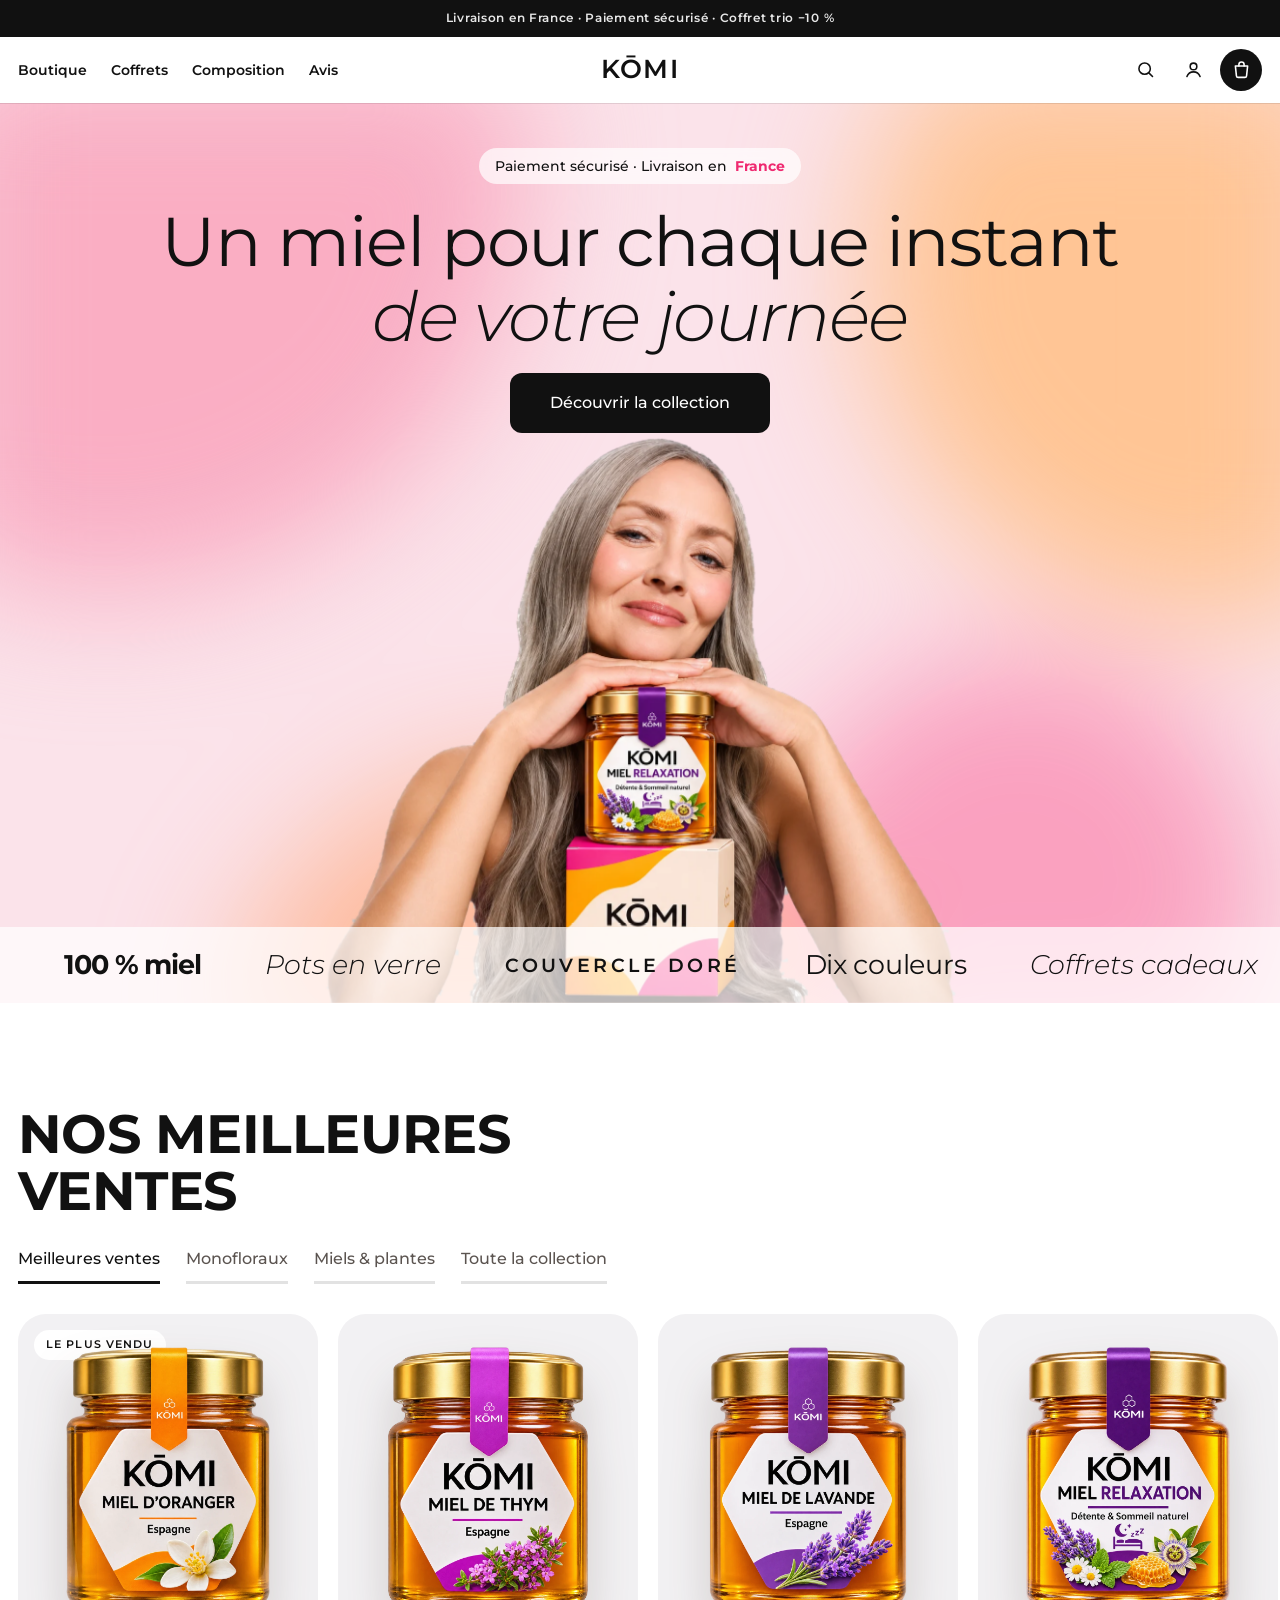
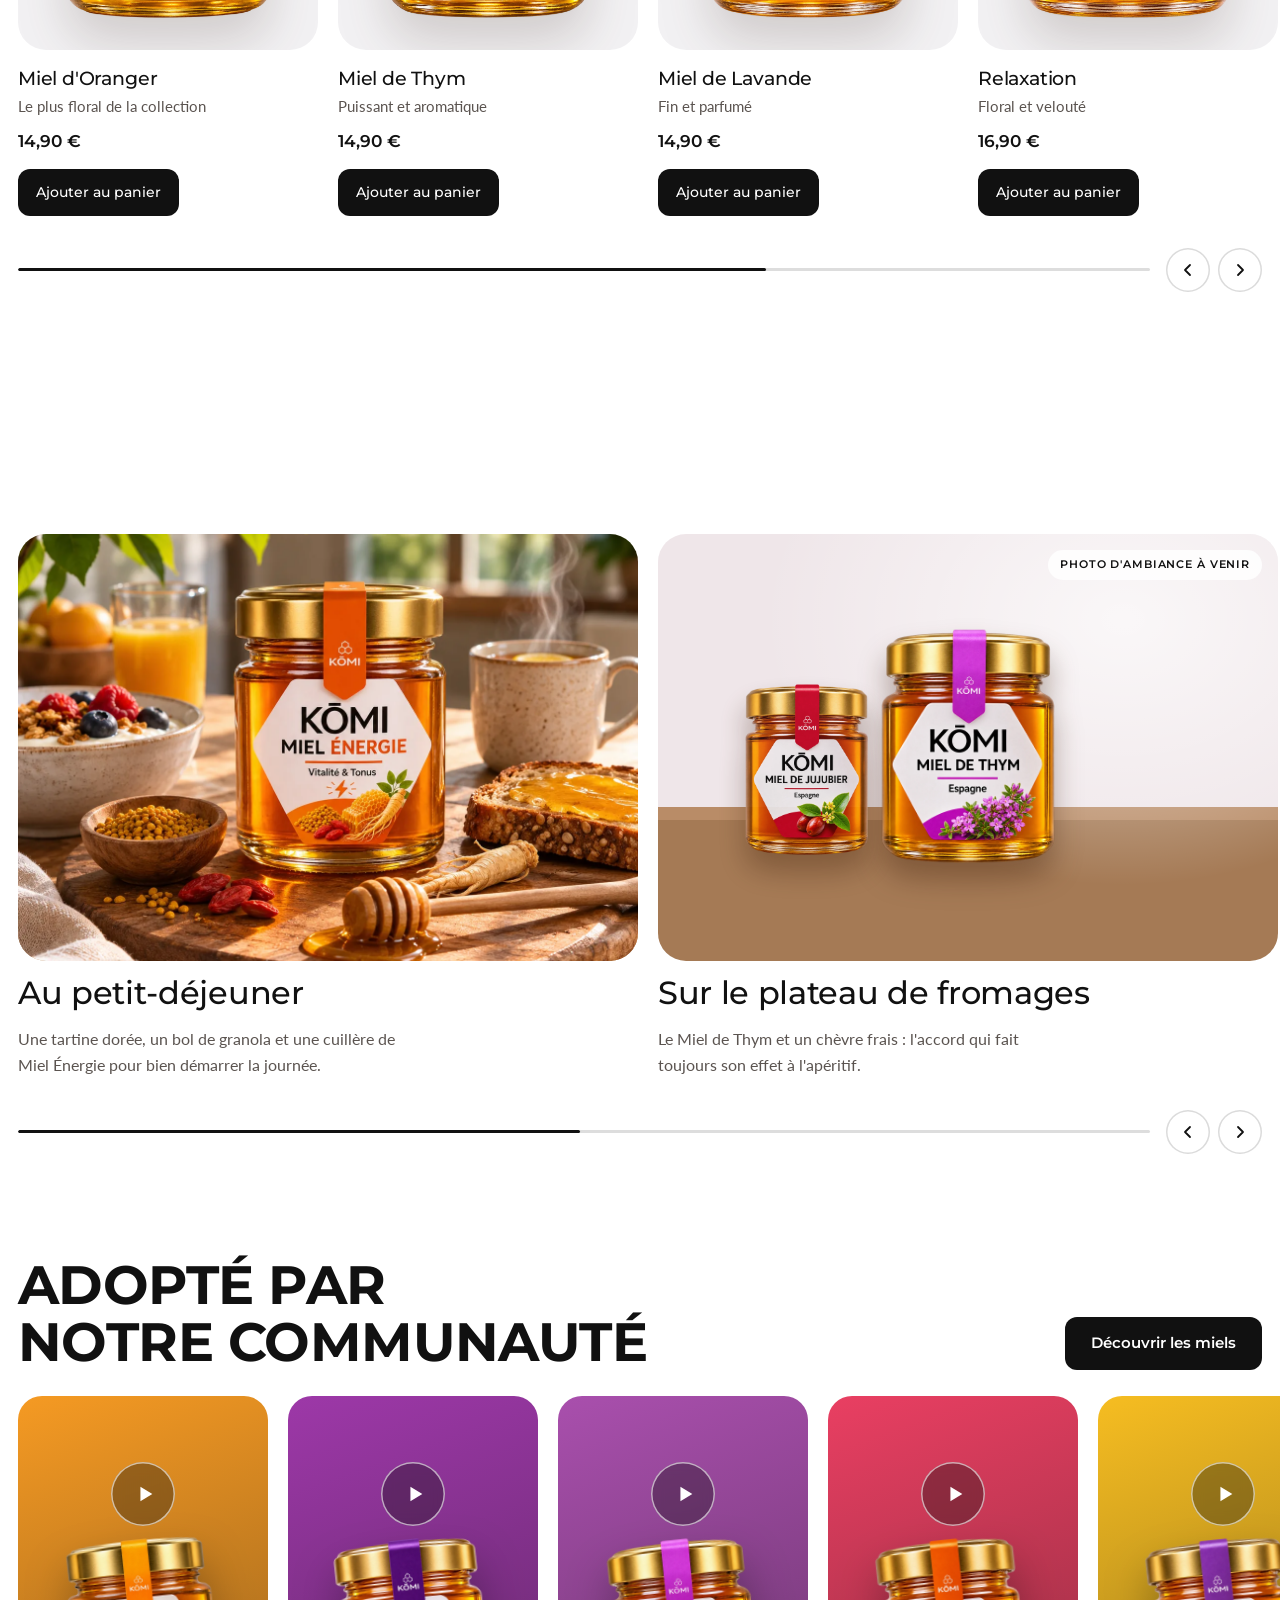
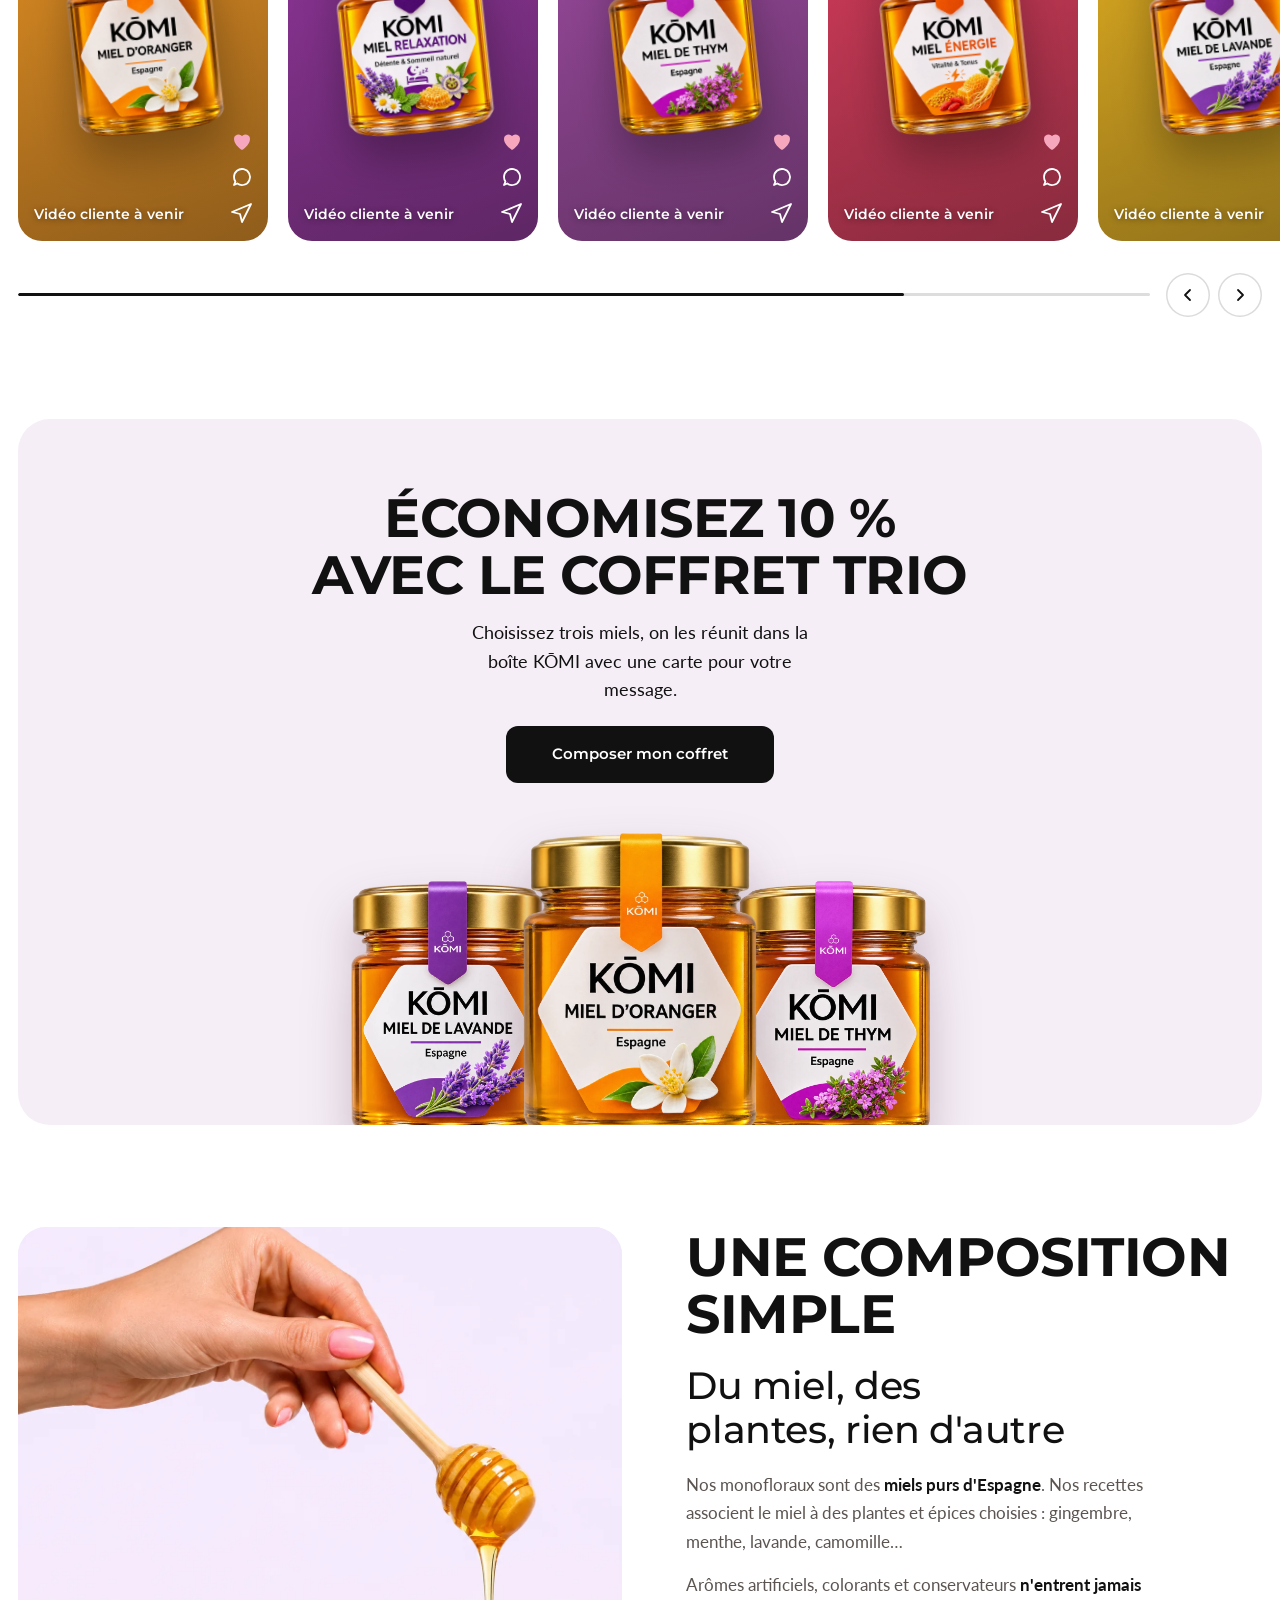
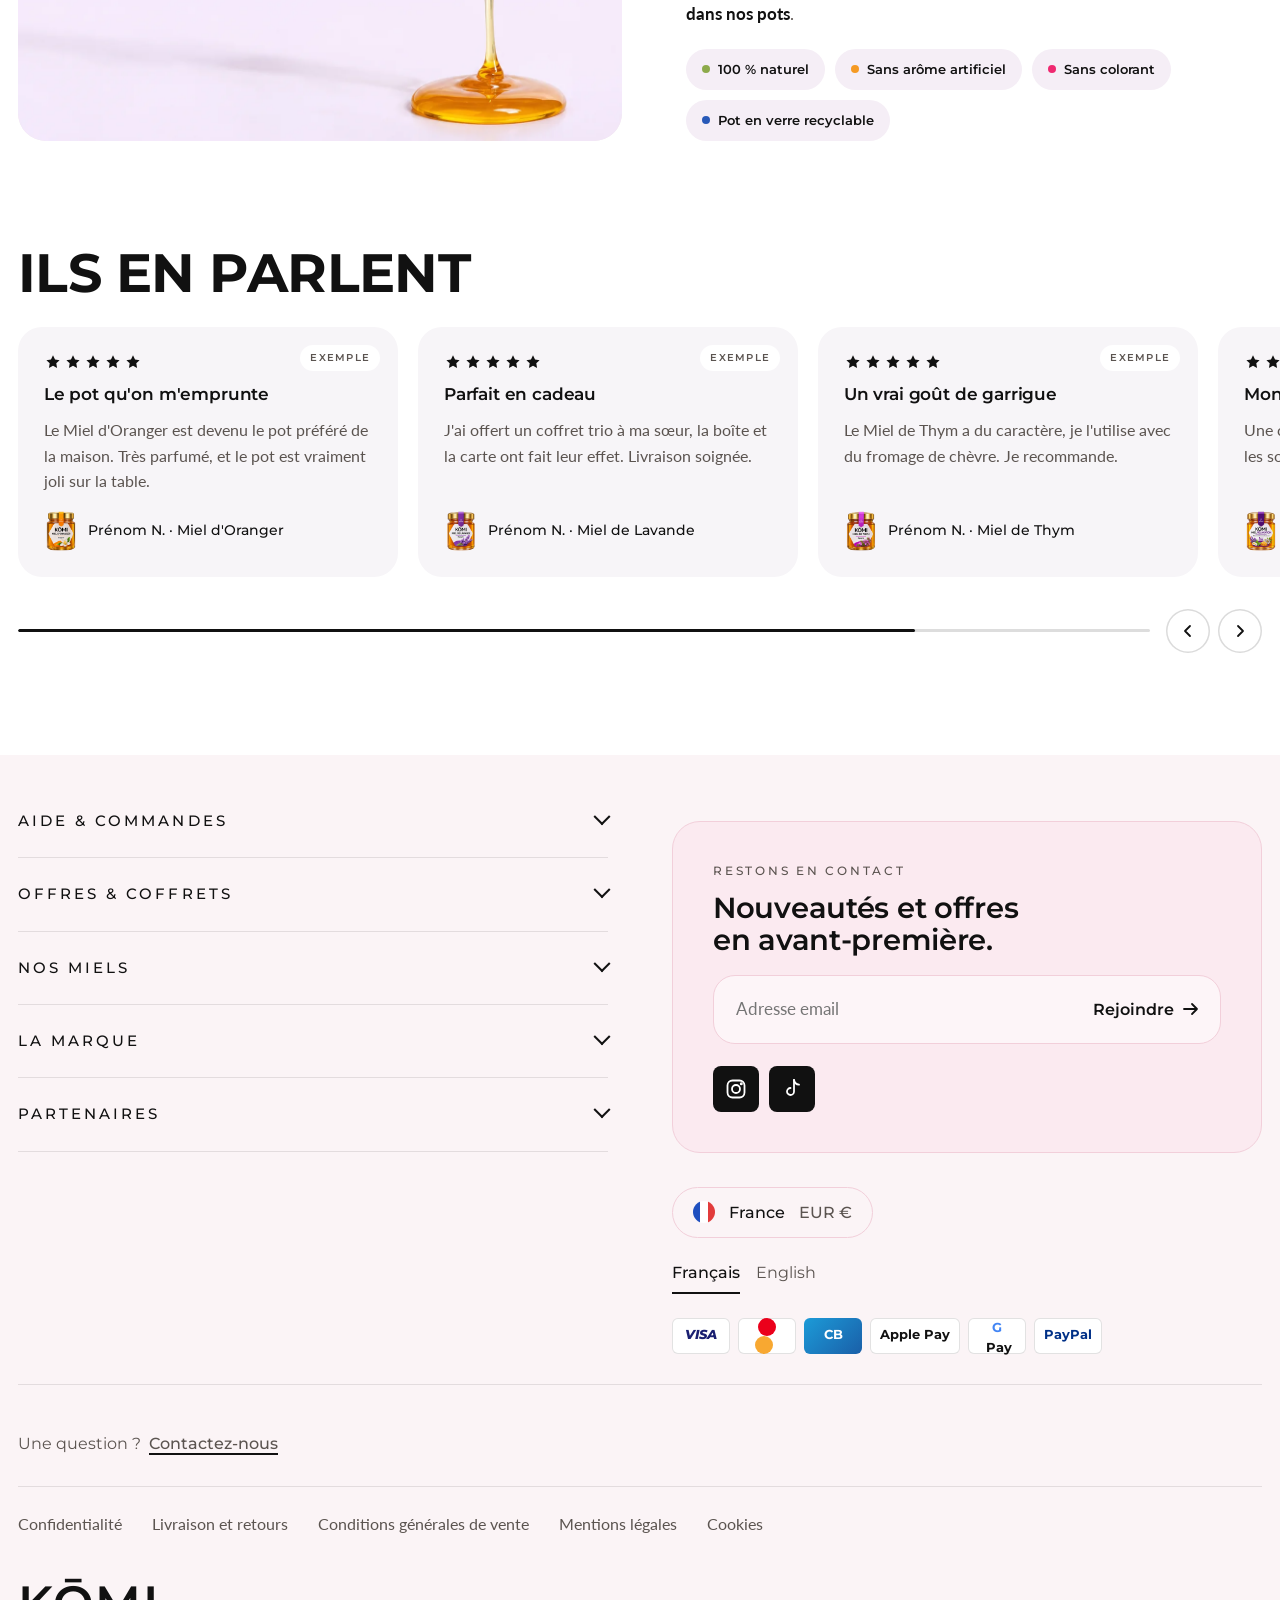
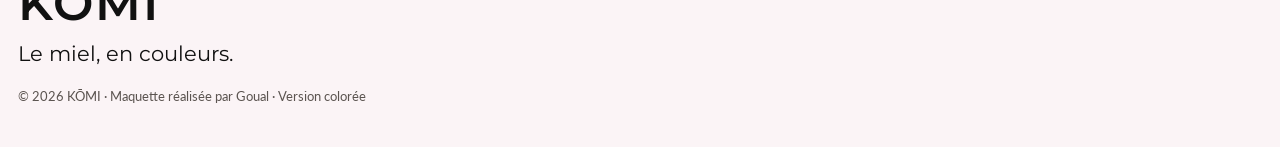
==== luxe.html @ 19370237 "Index : boutique fond d'origine + ingrédients flottants sur les côtés Co-Authored-By: Claude Opus 5." ====
<!doctype html>
<html lang="fr">
<head>
<meta charset="utf-8">
<meta name="viewport" content="width=device-width,initial-scale=1,viewport-fit=cover">
<title>KŌMI</title>
<meta name="description" content="KŌMI, des miels premium accessibles. Dix références, une couleur par miel.">
<link rel="preconnect" href="https://fonts.googleapis.com">
<link rel="stylesheet" href="https://fonts.googleapis.com/css2?family=Montserrat:ital,wght@0,300;0,400;0,500;0,600;0,700;1,300;1,400&family=Lato:wght@400;700&display=swap">
<link rel="stylesheet" href="assets/komi.css?v=1794983779">
<style>
/* Version « luxe » : beaucoup de blanc et de crème, la couleur n'arrive que par touches, typographie fine. */
:root{--line:rgba(17,17,17,.1);--soft:#F3EEE6}
body{background:#FFFFFF}
.hdr{background:color-mix(in srgb,#fff 94%,transparent)}
.lead-t{font-family:var(--title);font-weight:300;letter-spacing:-.025em;line-height:1.02;margin:0}
.lead-t b{font-weight:600}
.lbl{font-family:var(--title);font-weight:500;font-size:.72rem;letter-spacing:.24em;text-transform:uppercase;margin:0;color:var(--ink-soft)}
.more{font-family:var(--title);font-weight:600;font-size:.86rem;text-decoration:none;border-bottom:1px solid currentColor;padding-bottom:2px}
section.s{padding-block:clamp(70px,9vw,120px)}

/* ---------- ouverture (comme Feel) : texte centré, photo en bas, bandeau qui défile par-dessus ---------- */
.hero{position:relative;overflow:hidden;background:#FBE3EA;text-align:center;min-height:min(100svh,980px);display:flex;flex-direction:column;align-items:center}
.hbg{position:absolute;inset:0;overflow:hidden;filter:blur(60px) saturate(1.05);transform:scale(1.1)}
.hbg i{position:absolute;border-radius:50%;opacity:.85;will-change:transform}
.hbg i:nth-child(1){width:60vmax;height:60vmax;left:-18vmax;top:-22vmax;background:#F6A6BD;animation:fa 14s ease-in-out infinite alternate}
.hbg i:nth-child(2){width:50vmax;height:50vmax;right:-16vmax;top:-10vmax;background:#FFC08A;animation:fb 17s ease-in-out infinite alternate}
.hbg i:nth-child(3){width:46vmax;height:46vmax;left:20vw;bottom:-26vmax;background:#FF9F6B;opacity:.6;animation:fc 12s ease-in-out infinite alternate}
.hbg i:nth-child(4){width:34vmax;height:34vmax;right:6vw;bottom:-6vmax;background:#EF2970;opacity:.35;animation:fd 19s ease-in-out infinite alternate}
@keyframes fa{to{transform:translate(14vmax,10vmax) scale(1.15)}}
@keyframes fb{to{transform:translate(-12vmax,14vmax) scale(.9)}}
@keyframes fc{to{transform:translate(-10vmax,-12vmax) scale(1.2)}}
@keyframes fd{to{transform:translate(-16vmax,-8vmax) scale(1.3)}}
.htext{position:relative;z-index:2;display:flex;flex-direction:column;align-items:center;gap:20px;padding:clamp(28px,5vh,56px) var(--gutter-r) 0 var(--gutter-l)}
.pill{display:inline-flex;align-items:center;gap:8px;background:rgba(255,255,255,.7);backdrop-filter:blur(8px);-webkit-backdrop-filter:blur(8px);border-radius:999px;padding:7px 16px;font-family:var(--title);font-weight:500;font-size:.86rem}
.pill b{color:var(--fuchsia);font-weight:700}
.hero h1{font-family:var(--title);font-weight:400;font-size:clamp(2.3rem,5.4vw,4.6rem);line-height:1.08;letter-spacing:-.02em;margin:0}
.hero h1 em{display:block;font-weight:300;font-style:italic}
.hero .btn{padding:17px 40px;font-size:1rem;border-radius:12px;font-weight:500}
.hph{position:relative;z-index:1;margin-top:auto;line-height:0;max-width:96vw}
.hph img{height:min(calc(100svh - 330px),680px);min-height:320px;width:auto;max-width:100%;object-fit:contain;display:block;animation:rise 1.4s cubic-bezier(.2,.7,.2,1) both .2s}
@keyframes rise{from{opacity:0;transform:translateY(40px)}}
.htext>*{animation:rise 1s cubic-bezier(.2,.7,.2,1) both}
.htext>*:nth-child(2){animation-delay:.08s}.htext>*:nth-child(3){animation-delay:.16s}
.marq{position:absolute;left:0;right:0;bottom:0;z-index:3;overflow:hidden;white-space:nowrap;padding-block:16px;background:rgba(255,255,255,.72)}
.marq div{display:inline-flex;align-items:center;gap:64px;animation:marq 36s linear infinite;padding-left:64px}
.marq span{font-family:var(--title);color:var(--black);font-size:clamp(1.1rem,2.2vw,1.7rem);white-space:nowrap}
.marq .m1{font-weight:700;letter-spacing:-.04em}
.marq .m2{font-weight:300;font-style:italic}
.marq .m3{font-weight:600;letter-spacing:.18em;text-transform:uppercase;font-size:clamp(.9rem,1.6vw,1.2rem)}
.marq .m4{font-weight:400;letter-spacing:-.01em}
@keyframes marq{to{transform:translateX(-50%)}}
@media (prefers-reduced-motion:reduce){.hbg i{animation:none}}

@media (max-width:900px){.hero{min-height:0}.hph{width:118vw;max-width:none;margin-top:28px}.hph img{width:100%;height:auto;min-height:0}}
/* ---------- titres de section, comme Feel ---------- */
.big{font-family:var(--title);font-weight:700;text-transform:uppercase;letter-spacing:-.01em;line-height:1.05;font-size:clamp(2rem,4.6vw,3.4rem);margin:0}
section.s{padding-block:clamp(64px,8vw,110px)}
.shead{display:flex;justify-content:space-between;align-items:end;gap:20px;flex-wrap:wrap;margin-bottom:26px}

/* ---------- carrousels (défilement horizontal + barre de progression) ---------- */
.rail{display:grid;grid-auto-flow:column;gap:20px;overflow-x:auto;scroll-snap-type:x mandatory;scrollbar-width:none;padding-bottom:6px;margin-inline:calc(-1 * var(--gutter-l)) calc(-1 * var(--gutter-r));padding-inline:var(--gutter-l) var(--gutter-r);scroll-padding-inline:var(--gutter-l)}
.rail::-webkit-scrollbar{display:none}
.rail>*{scroll-snap-align:start}
.rbar{display:flex;align-items:center;gap:16px;margin-top:26px}
.prog{flex:1;height:3px;background:rgba(17,17,17,.14);border-radius:2px;position:relative;overflow:hidden}
.prog i{position:absolute;top:0;bottom:0;left:0;background:var(--black);border-radius:2px;transition:left .15s,width .15s}
.rarr{display:flex;gap:8px}
.rarr button{width:44px;height:44px;border-radius:50%;border:0;background:#fff;box-shadow:inset 0 0 0 1.5px rgba(17,17,17,.15);display:grid;place-items:center}
.rarr svg{width:16px;height:16px;fill:none;stroke:currentColor;stroke-width:1.8;stroke-linecap:round;stroke-linejoin:round}
@media (max-width:760px){.rarr{display:none}}

/* onglets soulignés */
.utabs{display:flex;gap:26px;overflow-x:auto;scrollbar-width:none;margin-bottom:30px;margin-inline:calc(-1 * var(--gutter-l)) calc(-1 * var(--gutter-r));padding-inline:var(--gutter-l) var(--gutter-r)}
.utabs::-webkit-scrollbar{display:none}
.utabs button{border:0;background:none;padding:0 0 10px;font-family:var(--title);font-weight:500;font-size:1rem;color:var(--ink-soft);border-bottom:3px solid rgba(17,17,17,.12);white-space:nowrap}
.utabs button[aria-selected="true"]{color:var(--black);border-bottom-color:var(--black)}

/* 1. produits sur fond gris */
.prodrail{grid-auto-columns:min(70vw,300px)}
.pg{display:flex;flex-direction:column;gap:6px;text-decoration:none;min-width:0}
.pg .ph{aspect-ratio:1/1.12;background:#F2F1F3;border-radius:28px;display:grid;place-items:center;overflow:hidden;position:relative}
.pg .ph img{width:72%;filter:drop-shadow(0 26px 24px rgba(60,40,30,.18));transition:transform .7s cubic-bezier(.2,.7,.2,1)}
.pg:hover .ph img{transform:translateY(-8px) scale(1.03)}
.pg .tag{position:absolute;top:16px;left:16px;background:#fff;border-radius:999px;padding:6px 12px;font-family:var(--title);font-weight:600;font-size:.7rem;letter-spacing:.1em;text-transform:uppercase}
.pg h3{font-family:var(--title);font-weight:500;font-size:1.2rem;margin-top:12px}
.pg .sub{margin:0;font-size:.92rem;color:var(--ink-soft)}
.pg .pr{font-family:var(--title);font-weight:600;font-size:1.05rem;margin-top:4px}
.pg .add{margin-top:8px;align-self:flex-start;background:var(--black);color:#fff;border:0;border-radius:12px;padding:12px 18px;font-family:var(--title);font-weight:500;font-size:.88rem}

/* 2. le produit en situation */
.liferail{grid-auto-columns:min(82vw,620px)}
.life{display:flex;flex-direction:column;gap:14px;min-width:0}
.life .scene{position:relative;aspect-ratio:16/11;border-radius:28px;overflow:hidden;background:linear-gradient(180deg,var(--wall,#F3E9DD) 0 64%,var(--top,#C9A27A) 64% 67%,var(--wood,#B78A5E) 67%)}
.life .scene::before{content:"";position:absolute;inset:0;background:radial-gradient(ellipse at 75% 20%,rgba(255,255,255,.7),transparent 55%)}
.life .scene img{position:absolute;bottom:22%;left:50%;width:30%;transform:translateX(-50%);filter:drop-shadow(0 18px 14px rgba(60,30,10,.35))}
.life .scene img.photo{inset:0;left:0;bottom:0;width:100%;height:100%;object-fit:cover;object-position:50% 28%;transform:none;filter:none}
.life .scene .x2{left:24%;width:22%;bottom:24%;opacity:.95}
.life .scene .x3{left:78%;width:20%;bottom:25%}
.life .scene .ph{position:absolute;right:16px;top:16px;background:rgba(255,255,255,.85);border-radius:999px;padding:6px 12px;font-family:var(--title);font-weight:600;font-size:.68rem;letter-spacing:.08em;text-transform:uppercase}
.life h3{font-family:var(--title);font-weight:500;font-size:clamp(1.4rem,2.6vw,2rem);line-height:1.15}
.life p{margin:0;color:var(--ink-soft);font-size:1.02rem;max-width:44ch}

/* 3. vidéos clientes */
.vidrail{grid-auto-columns:min(58vw,250px)}
.vid{position:relative;aspect-ratio:9/16;border-radius:24px;overflow:hidden;background:linear-gradient(160deg,var(--c1),var(--c2));color:#fff;border:0;padding:0;text-align:left;cursor:pointer}
.vid video{position:absolute;inset:0;width:100%;height:100%;object-fit:cover}
.vid img.j{position:absolute;left:50%;top:54%;width:62%;transform:translate(-50%,-50%) rotate(-6deg);filter:drop-shadow(0 22px 22px rgba(0,0,0,.3))}
.vid .play{position:absolute;left:50%;top:22%;transform:translate(-50%,-50%);width:64px;height:64px;border-radius:50%;background:rgba(17,17,17,.35);backdrop-filter:blur(6px);-webkit-backdrop-filter:blur(6px);box-shadow:inset 0 0 0 1.5px rgba(255,255,255,.6);display:grid;place-items:center}
.vid .play svg{width:22px;height:22px;fill:#fff;margin-left:3px}
.vid .who{position:absolute;left:16px;bottom:16px;font-family:var(--title);font-weight:600;font-size:.86rem;text-shadow:0 1px 6px rgba(0,0,0,.4)}
.vid .ico{position:absolute;right:14px;bottom:16px;display:flex;flex-direction:column;gap:12px}
.vid .ico svg{width:24px;height:24px;fill:none;stroke:#fff;stroke-width:1.8;stroke-linecap:round;stroke-linejoin:round}
.vid .ico .h{fill:#F6A6BD;stroke:none}

/* 4. le coffret */
.bundle{background:#F5EEF6;border-radius:32px;overflow:hidden;text-align:center;padding:clamp(40px,6vw,70px) var(--gutter-r) 0 var(--gutter-l);display:flex;flex-direction:column;align-items:center;gap:16px}
.bundle p{margin:0;font-size:1.1rem;max-width:36ch}
.bundle .btn{border-radius:12px;padding:17px 46px;margin-top:6px}
.bundle .jars{display:flex;align-items:flex-end;justify-content:center;margin-top:28px;width:min(620px,100%)}
.bundle .jars img{width:34%;margin:0 -3% -4%;filter:drop-shadow(0 24px 24px rgba(80,30,60,.25))}
.bundle .jars img:nth-child(2){width:40%;position:relative;z-index:1}

/* 5. composition */
.compo{display:grid;grid-template-columns:1.05fr 1fr;gap:clamp(28px,5vw,70px);align-items:center}
.compo .vis{aspect-ratio:1/.85;border-radius:28px;background:linear-gradient(170deg,#F7EEF2,#F1E7EC);position:relative;overflow:hidden}
.compo .vis .drip{position:absolute;left:58%;top:0;width:3.2%;height:44%;border-radius:0 0 40px 40px;background:linear-gradient(90deg,#C9801E,#F2B655 45%,#D18A26);animation:drip 4s ease-in-out infinite}
@keyframes drip{50%{height:52%}}
.compo .vis img{position:absolute;bottom:6%;left:50%;width:40%;transform:translateX(-50%);filter:drop-shadow(0 26px 24px rgba(60,30,10,.25))}
.compo .vis img.photo{inset:0;left:0;bottom:0;width:100%;height:100%;object-fit:cover;object-position:60% 75%;transform:none;filter:none}
.compo h3{font-family:var(--title);font-weight:500;font-size:clamp(1.6rem,3vw,2.4rem);line-height:1.15;margin:0 0 18px}
.compo p{margin:0 0 14px;color:var(--ink-soft);font-size:1.06rem;line-height:1.7;max-width:48ch}
.compo p b{color:var(--black)}
.badges{display:flex;gap:10px;flex-wrap:wrap;margin-top:20px}
.badges span{display:inline-flex;align-items:center;gap:8px;background:#F5EEF6;border-radius:999px;padding:10px 16px;font-family:var(--title);font-weight:600;font-size:.82rem}
.badges i{width:8px;height:8px;border-radius:50%;background:var(--c)}

/* 6. avis écrits */
.revrail{grid-auto-columns:min(80vw,380px)}
.rev{background:#F7F5F8;border-radius:24px;padding:26px;display:flex;flex-direction:column;gap:14px;min-height:250px;position:relative}
.rev .st{display:flex;gap:2px}
.rev .st svg{width:18px;height:18px;fill:var(--black)}
.rev h3{font-family:var(--title);font-weight:600;font-size:1.06rem}
.rev p{margin:0;color:var(--ink-soft);line-height:1.6}
.rev .by{margin-top:auto;display:flex;align-items:center;gap:10px;font-family:var(--title);font-weight:500;font-size:.88rem}
.rev .by img{width:34px;height:40px;object-fit:contain}
.rev .ex{position:absolute;top:18px;right:18px;font-family:var(--title);font-weight:600;font-size:.64rem;letter-spacing:.12em;text-transform:uppercase;background:#fff;border-radius:999px;padding:5px 10px;color:var(--ink-soft)}

/* 7. pied de page comme Feel */
.ft{background:#FBF4F6;padding-block:30px calc(40px + env(safe-area-inset-bottom,0px))}
.ft .acc{border-bottom:1px solid rgba(17,17,17,.1)}
.ft summary{list-style:none;cursor:pointer;display:flex;justify-content:space-between;align-items:center;padding:24px 0;font-family:var(--title);font-weight:500;letter-spacing:.2em;text-transform:uppercase;font-size:.95rem}
.ft summary::-webkit-details-marker{display:none}
.ft summary::after{content:"";width:10px;height:10px;border-right:2px solid currentColor;border-bottom:2px solid currentColor;transform:rotate(45deg) translate(-3px,-3px);transition:transform .25s}
.ft details[open] summary::after{transform:rotate(225deg)}
.ft details ul{list-style:none;margin:0;padding:0 0 22px;display:grid;gap:12px;color:var(--ink-soft)}
.ft details a{text-decoration:none}
.ft .cols2{display:grid;grid-template-columns:minmax(0,1fr) minmax(0,1fr);gap:clamp(24px,5vw,70px);align-items:start}
.stay{border:1.5px solid #F2CFDA;background:#FBEAF0;border-radius:28px;padding:clamp(26px,4vw,40px);margin-top:36px}
.stay h3{font-family:var(--title);font-weight:600;font-size:clamp(1.3rem,2.4vw,1.8rem);margin:12px 0 20px}
.stay form{display:flex;align-items:center;background:rgba(255,255,255,.55);border:1.5px solid #F2CFDA;border-radius:22px;padding:6px 8px 6px 22px}
.stay input{flex:1;min-width:0;border:0;background:transparent;font:inherit;font-size:1.05rem;padding:14px 0}
.stay input:focus{outline:none}
.stay form button{border:0;background:none;font-family:var(--title);font-weight:600;font-size:1.02rem;display:inline-flex;align-items:center;gap:8px;padding:10px 12px}
.stay .ok{margin:12px 0 0;font-family:var(--title);font-weight:500}
.soc{display:flex;gap:10px;margin-top:22px}
.soc a{width:46px;height:46px;border-radius:8px;background:var(--black);display:grid;place-items:center}
.soc svg{width:24px;height:24px;fill:none;stroke:#fff;stroke-width:1.8;stroke-linecap:round;stroke-linejoin:round}
.loc{display:inline-flex;align-items:center;gap:14px;border:1.5px solid #F2CFDA;border-radius:999px;padding:12px 20px;margin-top:34px;font-family:var(--title);font-weight:500}
.loc .fl{width:22px;height:22px;border-radius:50%;background:linear-gradient(90deg,#1f4fbf 0 33%,#fff 33% 66%,#e23b3b 66%)}
.loc span{color:var(--ink-soft)}
.lang{display:flex;gap:16px;margin-top:22px;font-family:var(--title)}
.lang b{border-bottom:2px solid var(--black);padding-bottom:6px;font-weight:500}
.lang span{color:var(--ink-soft)}
.pays{display:flex;gap:8px;flex-wrap:wrap;margin-top:24px}
.pays span{white-space:nowrap;min-width:58px;height:36px;padding:0 10px;border-radius:6px;background:#fff;box-shadow:inset 0 0 0 1px rgba(17,17,17,.12);display:grid;place-items:center;font-family:var(--title);font-weight:700;font-size:.8rem}
.pays .visa{color:#1A1F71;font-style:italic;font-weight:800}
.pays .mc{gap:0}
.pays .mc i{display:inline-block;width:18px;height:18px;border-radius:50%;background:#EB001B}
.pays .mc i+i{background:#F79E1B;margin-left:-7px;opacity:.9}
.pays .cb{color:#fff;background:linear-gradient(135deg,#1C9BD8,#1A5FA8);box-shadow:none}
.pays .pp{color:#003087}
.ft .legal{border-top:1px solid rgba(17,17,17,.1);margin-top:30px;padding-top:24px;display:flex;flex-wrap:wrap;gap:16px 30px;color:var(--ink-soft)}
.ft .legal a{text-decoration:none}
.ft .contact{font-family:var(--title);margin-top:22px}
.ft .contact a{border-bottom:2px solid var(--black);text-decoration:none;font-weight:500;margin-left:8px}
.ft .brand{margin-top:42px}
.ft .brand .logo{font-size:3rem;display:block;line-height:1}
.ft .brand p{margin:10px 0 0;font-family:var(--title);font-size:1.3rem}
.ft .brand small{display:block;margin-top:16px;color:var(--ink-soft)}
@media (max-width:860px){.compo,.ft .cols2{grid-template-columns:minmax(0,1fr)}}
.rv{opacity:0;transform:translateY(22px);transition:opacity 1s ease,transform 1.1s cubic-bezier(.2,.7,.2,1)}
.rv.in{opacity:1;transform:none}
@media (prefers-reduced-motion:reduce){.rv{opacity:1;transform:none}.compo .vis .drip{animation:none}}
</style>
</head>
<body data-page="product" data-menu="light">

<div class="announce"><span>Livraison en France · Paiement sécurisé · Coffret trio −10 %</span></div>
<header class="hdr">
  <div class="wrap">
    <button class="icon burger" aria-label="Ouvrir le menu"><svg viewBox="0 0 24 24"><path d="M4 7h16M4 12h16M4 17h16"/></svg></button>
    <nav><a href="#boutique">Boutique</a><a href="#coffret">Coffrets</a><a href="#composition">Composition</a><a href="#avis">Avis</a></nav>
    <a class="logo" href="luxe.html" aria-label="KŌMI, accueil">KŌMI</a>
    <div class="tools">
      <button class="icon hide-s" aria-label="Rechercher"><svg viewBox="0 0 24 24"><circle cx="11" cy="11" r="6.5"/><path d="m20 20-4.2-4.2"/></svg></button>
      <button class="icon hide-s" aria-label="Mon compte"><svg viewBox="0 0 24 24"><circle cx="12" cy="8.5" r="3.8"/><path d="M4.5 20c1.4-3.6 4.2-5.3 7.5-5.3s6.1 1.7 7.5 5.3"/></svg></button>
      <button class="icon cart" aria-label="Panier, 0 article"><svg viewBox="0 0 24 24"><path d="M5 8h14l-1.2 11.2a2 2 0 0 1-2 1.8H8.2a2 2 0 0 1-2-1.8Z"/><path d="M9 8V6.5a3 3 0 0 1 6 0V8"/></svg><span class="n">0</span></button>
    </div>
  </div>
</header>

<main>
<section class="hero" id="hero" aria-label="KŌMI">
  <div class="hbg" aria-hidden="true"><i></i><i></i><i></i><i></i></div>
  <div class="htext">
    <span class="pill">Paiement sécurisé · Livraison en <b>France</b></span>
    <h1>Un miel pour chaque instant <em>de votre journée</em></h1>
    <a class="btn dark" href="#boutique">Découvrir la collection</a>
  </div>
  <div class="hph"><img src="img/hero-relaxation.webp" alt="Une femme souriante, les mains posées sur un pot de miel KŌMI Relaxation et sa boîte" fetchpriority="high"></div>
  <div class="marq" aria-hidden="true"><div id="marq"></div></div>
</section>


<section class="s" id="boutique">
  <div class="wrap">
    <div class="shead rv"><h2 class="big">Nos meilleures<br>ventes</h2></div>
    <div class="utabs rv" role="tablist" aria-label="Filtrer">
      <button role="tab" aria-selected="true" data-f="best">Meilleures ventes</button>
      <button role="tab" aria-selected="false" data-f="mono">Monofloraux</button>
      <button role="tab" aria-selected="false" data-f="infu">Miels &amp; plantes</button>
      <button role="tab" aria-selected="false" data-f="all">Toute la collection</button>
    </div>
    <div class="rail prodrail" id="prodRail"></div>
    <div class="rbar"><div class="prog"><i></i></div><div class="rarr"><button data-dir="-1" aria-label="Précédent"><svg viewBox="0 0 16 16"><path d="M10 3 5 8l5 5"/></svg></button><button data-dir="1" aria-label="Suivant"><svg viewBox="0 0 16 16"><path d="m6 3 5 5-5 5"/></svg></button></div></div>
  </div>
</section>

<section class="s" id="cuisine" style="padding-top:0">
  <div class="wrap">
    <div class="shead rv"><h2 class="big">Le miel,<br>à toutes les heures</h2></div>
    <div class="rail liferail" id="lifeRail"></div>
    <div class="rbar"><div class="prog"><i></i></div><div class="rarr"><button data-dir="-1" aria-label="Précédent"><svg viewBox="0 0 16 16"><path d="M10 3 5 8l5 5"/></svg></button><button data-dir="1" aria-label="Suivant"><svg viewBox="0 0 16 16"><path d="m6 3 5 5-5 5"/></svg></button></div></div>
  </div>
</section>

<section class="s" id="videos" style="padding-top:0">
  <div class="wrap">
    <div class="shead rv"><h2 class="big">Adopté par<br>notre communauté</h2><a class="btn dark" href="#boutique" style="border-radius:12px">Découvrir les miels</a></div>
    <div class="rail vidrail" id="vidRail"></div>
    <div class="rbar"><div class="prog"><i></i></div><div class="rarr"><button data-dir="-1" aria-label="Précédent"><svg viewBox="0 0 16 16"><path d="M10 3 5 8l5 5"/></svg></button><button data-dir="1" aria-label="Suivant"><svg viewBox="0 0 16 16"><path d="m6 3 5 5-5 5"/></svg></button></div></div>
  </div>
</section>

<section class="s" id="coffret" style="padding-top:0">
  <div class="wrap">
    <div class="bundle rv">
      <h2 class="big">Économisez 10 %<br>avec le coffret trio</h2>
      <p>Choisissez trois miels, on les réunit dans la boîte KŌMI avec une carte pour votre message.</p>
      <a class="btn dark" href="produit.html?p=lavande">Composer mon coffret</a>
      <div class="jars"><img src="img/jar-lavande.webp" alt="" loading="lazy"><img src="img/jar-oranger.webp" alt="" loading="lazy"><img src="img/jar-thym.webp" alt="" loading="lazy"></div>
    </div>
  </div>
</section>

<section class="s" id="composition" style="padding-top:0">
  <div class="wrap compo">
    <div class="vis rv"><img class="photo" src="img/composition-miel.webp" alt="Cuillère à miel tenue à la main, miel qui coule" loading="lazy"></div>
    <div class="rv">
      <h2 class="big" style="margin-bottom:22px">Une composition<br>simple</h2>
      <h3>Du miel, des plantes, rien d'autre</h3>
      <p>Nos monofloraux sont des <b>miels purs d'Espagne</b>. Nos recettes associent le miel à des plantes et épices choisies : gingembre, menthe, lavande, camomille…</p>
      <p>Arômes artificiels, colorants et conservateurs <b>n'entrent jamais dans nos pots</b>.</p>
      <div class="badges"><span style="--c:#8DAA4B"><i></i>100 % naturel</span><span style="--c:#F59A23"><i></i>Sans arôme artificiel</span><span style="--c:#EF2970"><i></i>Sans colorant</span><span style="--c:#2859B8"><i></i>Pot en verre recyclable</span></div>
    </div>
  </div>
</section>

<section class="s" id="avis" style="padding-top:0">
  <div class="wrap">
    <div class="shead rv"><h2 class="big">Ils en parlent</h2></div>
    <div class="rail revrail" id="revRail"></div>
    <div class="rbar"><div class="prog"><i></i></div><div class="rarr"><button data-dir="-1" aria-label="Précédent"><svg viewBox="0 0 16 16"><path d="M10 3 5 8l5 5"/></svg></button><button data-dir="1" aria-label="Suivant"><svg viewBox="0 0 16 16"><path d="m6 3 5 5-5 5"/></svg></button></div></div>
  </div>
</section>
</main>

<footer class="ft">
  <div class="wrap">
    <div class="cols2">
      <div>
        <details class="acc"><summary>Aide &amp; commandes</summary><ul><li><a href="#">Suivre ma commande</a></li><li><a href="#">Livraison &amp; retours</a></li><li><a href="#">FAQ</a></li></ul></details>
        <details class="acc"><summary>Offres &amp; coffrets</summary><ul><li><a href="#coffret">Coffret trio</a></li><li><a href="#">Cartes cadeaux</a></li><li><a href="#">Codes promo</a></li></ul></details>
        <details class="acc"><summary>Nos miels</summary><ul><li><a href="#boutique">Monofloraux</a></li><li><a href="#boutique">Miels &amp; plantes</a></li><li><a href="#composition">Composition</a></li></ul></details>
        <details class="acc"><summary>La marque</summary><ul><li><a href="#">Notre histoire</a></li><li><a href="#avis">Avis clients</a></li><li><a href="#">Recettes</a></li></ul></details>
        <details class="acc"><summary>Partenaires</summary><ul><li><a href="#">Revendeurs &amp; épiceries fines</a></li><li><a href="#">Créateurs de contenu</a></li></ul></details>
      </div>
      <div>
        <div class="stay">
          <p class="lbl">Restons en contact</p>
          <h3>Nouveautés et offres en avant-première.</h3>
          <form id="nf" novalidate><label for="nm" class="sr">Adresse email</label><input id="nm" type="email" placeholder="Adresse email" autocomplete="email"><button type="submit">Rejoindre <svg width="18" height="18" viewBox="0 0 18 18" fill="none" stroke="currentColor" stroke-width="1.8" stroke-linecap="round" stroke-linejoin="round"><path d="M2 9h13M10 4l5 5-5 5"/></svg></button></form>
          <p class="ok" id="nok" hidden></p>
          <div class="soc"><a href="#" aria-label="Instagram"><svg viewBox="0 0 24 24"><rect x="3.5" y="3.5" width="17" height="17" rx="5"/><circle cx="12" cy="12" r="4"/><circle cx="17.3" cy="6.7" r=".6" fill="#fff"/></svg></a><a href="#" aria-label="TikTok"><svg viewBox="0 0 24 24"><path d="M14 3v11.5a3.5 3.5 0 1 1-3.5-3.5"/><path d="M14 3c.4 2.6 2.2 4.4 5 4.6"/></svg></a></div>
        </div>
        <div class="loc"><i class="fl"></i>France <span>EUR €</span></div>
        <div class="lang"><b>Français</b><span>English</span></div>
        <div class="pays"><span class="visa">VISA</span><span class="mc"><i></i><i></i></span><span class="cb">CB</span><span>Apple&nbsp;Pay</span><span><b style="color:#4285F4">G</b>&nbsp;Pay</span><span class="pp">PayPal</span></div>
      </div>
    </div>
    <div class="legal"><span class="contact">Une question ?<a href="#">Contactez-nous</a></span></div>
    <div class="legal"><a href="#">Confidentialité</a><a href="#">Livraison et retours</a><a href="#">Conditions générales de vente</a><a href="#">Mentions légales</a><a href="#">Cookies</a></div>
    <div class="brand"><span class="logo">KŌMI</span><p>Le miel, en couleurs.</p><small>© 2026 KŌMI · Maquette réalisée par Goual · <a href="index.html">Version colorée</a></small></div>
  </div>
</footer>

<script src="assets/komi.js?v=1794983779"></script>
<script>
const P = id => byId(id);
const short = p => p.name.replace(/^Miel (d'|de )/,"");

/* bandeau sous l'ouverture : à remplacer par de vrais logos presse quand KŌMI sera cité */
const words = [["100 % miel","m1"],["Pots en verre","m2"],["Couvercle doré","m3"],["Dix couleurs","m4"],["Coffrets cadeaux","m2"],["Espagne & Méditerranée","m3"]];
$("#marq").innerHTML = [...words,...words].map(([w,c])=>`<span class="${c}">${w}</span>`).join("");

/* carrousels : barre de progression + flèches */
function rail(el){
  const box = el.closest(".wrap"), bar = box.querySelector(".prog i");
  const upd = () => { const max = el.scrollWidth - el.clientWidth, w = el.clientWidth / el.scrollWidth;
    bar.style.width = (w*100) + "%"; bar.style.left = (max > 0 ? el.scrollLeft/max*(1-w)*100 : 0) + "%"; };
  el.addEventListener("scroll", upd, { passive:true }); addEventListener("resize", upd); upd();
  box.querySelectorAll(".rarr button").forEach(b=>b.addEventListener("click", ()=>{ const c = el.firstElementChild; el.scrollBy({ left: (+b.dataset.dir)*(c ? c.getBoundingClientRect().width + 20 : 300), behavior: reduceMotion ? "auto" : "smooth" }); }));
  return upd;
}

/* 1. meilleures ventes (l'ordre viendra des vraies ventes sur Shopify) */
const BEST = ["oranger","thym","lavande","relaxation","romarin","jujubier"];
const prodRail = $("#prodRail");
function fill(f){
  const list = f==="best" ? BEST.map(P) : f==="all" ? PRODUCTS : PRODUCTS.filter(p=>p.fam===f);
  prodRail.innerHTML = list.map((p,i)=>`<article class="pg">
    <a class="ph" href="produit.html?p=${p.id}" aria-label="${p.name}">${f==="best"&&i===0?'<span class="tag">Le plus vendu</span>':""}<img src="${jarSrc(p)}" alt="${p.name}, pot de 250 g" loading="lazy"></a>
    <h3>${p.name}</h3><p class="sub">${p.tagline}</p><span class="pr">${euro(p.price)}</span>
    <button class="add" data-add="${p.id}">Ajouter au panier</button></article>`).join("");
  prodRail.scrollLeft = 0; updProd();
}
const updProd = rail(prodRail);
$$(".utabs button").forEach(t=>t.addEventListener("click", ()=>{ $$(".utabs button").forEach(x=>x.setAttribute("aria-selected", String(x===t))); fill(t.dataset.f); }));
fill("best");

/* 2. le produit en situation (photos d'ambiance à générer) */
const LIFE = [
  { t:"Au petit-déjeuner", d:"Une tartine dorée, un bol de granola et une cuillère de Miel Énergie pour bien démarrer la journée.", photo:"img/life-energie.webp", jars:["energie"], wall:"#F6ECDF", top:"#D9B48A", wood:"#C19466" },
  { t:"Sur le plateau de fromages", d:"Le Miel de Thym et un chèvre frais : l'accord qui fait toujours son effet à l'apéritif.", jars:["thym","jujubier"], wall:"#EFE6E9", top:"#B98C67", wood:"#A57A55" },
  { t:"Dans votre thé du soir", d:"Une cuillère de Relaxation dans une infusion pas trop chaude, et la soirée commence.", jars:["relaxation"], wall:"#EDE7F2", top:"#C7A584", wood:"#B08A68" },
  { t:"En cuisine", d:"Romarin dans une vinaigrette, Eucalyptus sur des fruits rôtis. Le miel s'invite partout.", jars:["romarin","eucalyptus","lavande"], wall:"#E9F0EA", top:"#CFAE86", wood:"#B88F64" },
];
$("#lifeRail").innerHTML = LIFE.map(l=>`<article class="life">
  <div class="scene" style="--wall:${l.wall};--top:${l.top};--wood:${l.wood}" role="img" aria-label="${l.t}">
    ${l.photo?`<img class="photo" src="${l.photo}" alt="${l.t}" loading="lazy">`:`<span class="ph">Photo d'ambiance à venir</span>
    ${l.jars.map((j,k)=>`<img class="${k===1?"x2":k===2?"x3":""}" src="${jarSrc(P(j))}" alt="" loading="lazy">`).join("")}`}
  </div><h3>${l.t}</h3><p>${l.d}</p></article>`).join("");
rail($("#lifeRail"));

/* 3. vidéos clientes (emplacements : il suffira d'ajouter le lien de chaque vidéo dans "src") */
const VIDS = [
  { id:"oranger", src:"" },{ id:"relaxation", src:"" },{ id:"thym", src:"" },{ id:"energie", src:"" },{ id:"lavande", src:"" },{ id:"eucalyptus", src:"" },
];
const heart = '<svg viewBox="0 0 24 24"><path class="h" d="M12 21s-8-4.9-8-11a4.6 4.6 0 0 1 8-3 4.6 4.6 0 0 1 8 3c0 6.1-8 11-8 11Z"/></svg>';
$("#vidRail").innerHTML = VIDS.map(v=>{ const p = P(v.id); return `<button class="vid" style="--c1:${p.color};--c2:color-mix(in srgb,${p.color} 55%,#111)" aria-label="Vidéo cliente : ${p.name}" data-src="${v.src}">
  <img class="j" src="${jarSrc(p)}" alt="" loading="lazy">
  <span class="play"><svg viewBox="0 0 24 24"><path d="M7 4v16l13-8Z"/></svg></span>
  <span class="who">Vidéo cliente à venir</span>
  <span class="ico">${heart}<svg viewBox="0 0 24 24"><path d="M4 12a8 8 0 1 1 3.3 6.5L4 20l1.4-3.4A8 8 0 0 1 4 12Z"/></svg><svg viewBox="0 0 24 24"><path d="m21 3-9 18-2-8-8-2Z"/></svg></span></button>`; }).join("");
$("#vidRail").addEventListener("click", e=>{ const b = e.target.closest(".vid"); if(!b || !b.dataset.src) return;
  if(!b.querySelector("video")){ b.insertAdjacentHTML("afterbegin", `<video src="${b.dataset.src}" playsinline controls autoplay></video>`); b.querySelector(".play").remove(); } });
rail($("#vidRail"));

/* 4. avis écrits : EXEMPLES pour la maquette, remplacés par les vrais avis (appli Judge.me) */
const STAR = '<svg viewBox="0 0 24 24"><path d="m12 3 2.7 5.6 6.1.9-4.4 4.3 1 6.1L12 17l-5.4 2.9 1-6.1L3.2 9.5l6.1-.9Z"/></svg>';
const REVS = [
  { t:"Le pot qu'on m'emprunte", d:"Le Miel d'Oranger est devenu le pot préféré de la maison. Très parfumé, et le pot est vraiment joli sur la table.", id:"oranger" },
  { t:"Parfait en cadeau", d:"J'ai offert un coffret trio à ma sœur, la boîte et la carte ont fait leur effet. Livraison soignée.", id:"lavande" },
  { t:"Un vrai goût de garrigue", d:"Le Miel de Thym a du caractère, je l'utilise avec du fromage de chèvre. Je recommande.", id:"thym" },
  { t:"Mon rituel du soir", d:"Une cuillère de Relaxation dans ma tisane tous les soirs. Doux et floral.", id:"relaxation" },
];
$("#revRail").innerHTML = REVS.map(r=>`<article class="rev"><span class="ex">Exemple</span><span class="st">${STAR.repeat(5)}</span><h3>${r.t}</h3><p>${r.d}</p>
  <span class="by"><img src="${jarSrc(P(r.id))}" alt="">Prénom N. · ${P(r.id).name}</span></article>`).join("");
rail($("#revRail"));

/* apparitions + newsletter */
const io = new IntersectionObserver(es=>es.forEach(en=>{ if(en.isIntersecting){ en.target.classList.add("in"); io.unobserve(en.target); } }), { rootMargin:"0px 0px -8% 0px" });
$$(".rv").forEach(el=>io.observe(el));
$("#nf").addEventListener("submit", e=>{ e.preventDefault(); const v = $("#nm").value.trim(), ok = $("#nok"); ok.hidden = false;
  ok.textContent = /.+@.+\..+/.test(v) ? "Merci, vous recevrez nos nouveautés." : "Entrez une adresse email complète, par exemple prenom@exemple.fr."; });
</script>
</body>
</html>
---- assets/komi.css ----
/* KŌMI — styles partagés (= theme.css + sections du thème Shopify Horizon) */
/* Layout : en-tête collant comme Horizon, sections pleine largeur, panier en tiroir à droite. */
:root{
  --white:#FFFFFF; --cream:#F9F6F1; --black:#111111;
  --honey:#E6A23C; --orange:#FF7900; --fuchsia:#EF2970; --powder:#F6A6BD;
  --ink-soft:#5b5450; --line:rgba(17,17,17,.1);
  --title:"Montserrat","Avenir Next","Helvetica Neue",Arial,sans-serif;
  --text:"Lato","Helvetica Neue",Arial,sans-serif;
  --r:24px;
  --gutter-l:max(18px,env(safe-area-inset-left,0px));
  --gutter-r:max(18px,env(safe-area-inset-right,0px));
  color-scheme:light;
}
*{box-sizing:border-box}
html{scroll-behavior:smooth;overflow-x:clip}
body{margin:0;background:var(--cream);color:var(--black);font-family:var(--text);font-size:16px;line-height:1.6;-webkit-font-smoothing:antialiased}
html:has(body.lock){overflow:hidden}
img{max-width:100%;display:block}
a{color:inherit}
button{font:inherit;cursor:pointer;color:inherit}
[hidden]{display:none!important}
:focus-visible{outline:3px solid var(--black);outline-offset:3px}
h1,h2,h3,h4{font-family:var(--title);font-weight:600;line-height:1.08;margin:0;text-wrap:balance;letter-spacing:-.01em}
.wrap{max-width:1280px;margin:0 auto;padding-left:var(--gutter-l);padding-right:var(--gutter-r)}
.eyebrow{font-family:var(--title);font-weight:600;font-size:.74rem;letter-spacing:.2em;text-transform:uppercase;margin:0}
.logo{font-family:var(--title);font-weight:600;letter-spacing:.04em;text-decoration:none}
.sr{position:absolute;width:1px;height:1px;overflow:hidden;clip:rect(0 0 0 0);white-space:nowrap}

/* boutons */
.btn{display:inline-flex;align-items:center;justify-content:center;gap:10px;border:0;border-radius:999px;padding:15px 26px;font-family:var(--title);font-weight:600;font-size:.92rem;text-decoration:none;transition:transform .2s ease,background .2s ease,color .2s ease,box-shadow .2s;white-space:nowrap}
.btn:active{transform:scale(.97)}
.btn.dark{background:var(--black);color:var(--white)}
.btn.dark:hover{background:#2c2c2c}
.btn.orange{background:var(--orange);color:var(--white)}
.btn.orange:hover{background:#e86d00}
.btn.light{background:var(--white);color:var(--black)}
.btn.line{background:transparent;box-shadow:inset 0 0 0 2px currentColor}
.btn.block{width:100%}

/* bandeau d'annonce (Horizon : announcement bar) */
.announce{background:var(--black);color:var(--white);text-align:center;font-family:var(--title);font-weight:600;font-size:.74rem;letter-spacing:.06em;padding:9px var(--gutter-r) 9px var(--gutter-l);padding-top:calc(9px + env(safe-area-inset-top,0px))}
.announce span{opacity:.9}

/* en-tête (Horizon : header, transparent sur l'ouverture puis plein) */
.hdr{position:sticky;top:0;z-index:30;transition:background .35s,color .35s,box-shadow .35s;background:color-mix(in srgb,var(--cream) 94%,transparent);backdrop-filter:blur(12px);-webkit-backdrop-filter:blur(12px);box-shadow:0 1px 0 var(--line)}
.hdr .wrap{display:grid;grid-template-columns:1fr auto 1fr;align-items:center;gap:16px;padding-block:12px;max-width:none}
.hdr .logo{font-size:1.6rem;justify-self:center}
.hdr nav{display:flex;gap:24px;font-family:var(--title);font-weight:600;font-size:.86rem}
.hdr nav a{text-decoration:none;position:relative}
.hdr nav a::after{content:"";position:absolute;left:0;right:0;bottom:-4px;height:2px;background:currentColor;transform:scaleX(0);transform-origin:left;transition:transform .25s}
.hdr nav a:hover::after{transform:scaleX(1)}
.tools{justify-self:end;display:flex;align-items:center;gap:6px}
.icon{display:grid;place-items:center;width:42px;height:42px;border-radius:50%;border:0;background:transparent;position:relative}
.icon svg{width:21px;height:21px;fill:none;stroke:currentColor;stroke-width:1.8;stroke-linecap:round;stroke-linejoin:round}
.icon.cart{background:var(--black);color:var(--white)}
.icon .n{position:absolute;top:-3px;right:-3px;min-width:20px;height:20px;padding:0 5px;border-radius:10px;background:var(--fuchsia);color:var(--white);font:700 .7rem/20px var(--title);text-align:center;transform:scale(0);transition:transform .3s cubic-bezier(.3,1.6,.5,1)}
.icon .n.on{transform:scale(1)}
.burger{display:none}
.hdr.clear{background:transparent;box-shadow:none;backdrop-filter:none;-webkit-backdrop-filter:none;color:var(--white)}
body[data-page="home"] .hdr{position:fixed;left:0;right:0;top:0}
@media (max-width:820px){
  .hdr nav{display:none}
  .burger{display:grid}
  .hdr .wrap{grid-template-columns:auto 1fr auto}
  .hdr .logo{justify-self:center}
  .tools .hide-s{display:none}
}

/* menu latéral (Horizon : menu drawer), aux couleurs de la charte */
.menu{position:fixed;top:0;left:0;bottom:0;z-index:62;width:min(480px,100%);overflow-y:auto;overscroll-behavior:contain;color:#fff;background:var(--fuchsia);padding:calc(18px + env(safe-area-inset-top,0px)) 22px calc(30px + env(safe-area-inset-bottom,0px)) max(22px,env(safe-area-inset-left,0px));transform:translateX(-102%);visibility:hidden;transition:transform .5s cubic-bezier(.7,0,.2,1),visibility 0s .5s;isolation:isolate}
.menu.on{transform:none;visibility:visible;transition:transform .5s cubic-bezier(.7,0,.2,1),visibility 0s}
.menu::before,.menu::after{content:"";position:absolute;border-radius:50%;z-index:-1;pointer-events:none}
.menu::before{width:150%;aspect-ratio:1;left:-55%;top:-38%;background:var(--orange)}
.menu::after{width:90%;aspect-ratio:1;right:-40%;top:62%;background:var(--powder);opacity:.55}
.menu .top{display:flex;justify-content:space-between;align-items:center;gap:10px}
.menu .top .logo{font-size:1.7rem;color:#fff}
.menu .top .r{display:flex;gap:8px}
.menu .mi{width:46px;height:46px;border-radius:50%;border:0;background:rgba(255,255,255,.18);color:#fff;display:grid;place-items:center}
.menu .mi svg{width:20px;height:20px;fill:none;stroke:currentColor;stroke-width:1.9;stroke-linecap:round}
.menu .mi.x{background:#fff;color:var(--black)}
.menu .loc{display:flex;flex-wrap:wrap;gap:10px;justify-content:space-between;align-items:center;margin-top:20px;min-width:0}
.menu .loc .pill{display:inline-flex;align-items:center;gap:10px;border-radius:999px;padding:9px 16px;background:rgba(255,255,255,.18);font-family:var(--title);font-weight:500;font-size:.92rem}
.menu .loc .fl{width:18px;height:18px;border-radius:50%;background:linear-gradient(90deg,#1f4fbf 0 33%,#fff 33% 66%,#e23b3b 66%)}
.menu .loc .lg{font-family:var(--title);font-size:.9rem;display:flex;gap:12px;white-space:nowrap;padding-right:6px}
.menu .loc .lg b{border-bottom:2px solid #fff;padding-bottom:4px;font-weight:600}
.menu .loc .lg span{opacity:.75}
.menu .promo{display:flex;align-items:center;justify-content:space-between;gap:14px;margin-top:18px;background:rgba(255,255,255,.92);color:var(--black);border-radius:24px;padding:18px 18px 18px 22px;text-decoration:none}
.menu .promo b{display:block;font-family:var(--title);font-weight:700;font-size:1.3rem}
.menu .promo span{color:var(--ink-soft);font-size:.92rem}
.menu .promo i{flex:none;width:52px;height:52px;border-radius:50%;background:var(--black);color:#fff;display:grid;place-items:center}
.menu .promo i svg{width:20px;height:20px;fill:none;stroke:currentColor;stroke-width:2;stroke-linecap:round;stroke-linejoin:round}
.menu .cats{margin-top:10px}
.menu .cat{border-bottom:1px solid rgba(255,255,255,.28)}
.menu .cat summary{list-style:none;cursor:pointer;display:flex;align-items:center;gap:12px;padding:18px 0;font-family:var(--title);font-weight:600;font-size:1.75rem;letter-spacing:-.01em}
.menu .cat summary::-webkit-details-marker{display:none}
.menu .cat summary .b{font-size:.72rem;letter-spacing:.08em;text-transform:uppercase;border-radius:999px;padding:5px 10px;background:#fff;color:var(--fuchsia);font-weight:700}
.menu .cat summary .b.n{background:var(--black);color:#fff}
.menu .cat summary .pl{margin-left:auto;width:46px;height:46px;border-radius:50%;background:rgba(255,255,255,.18);display:grid;place-items:center;transition:transform .3s}
.menu .cat summary .pl svg{width:18px;height:18px;stroke:#fff;stroke-width:2;stroke-linecap:round}
.menu .cat[open] summary .pl{transform:rotate(45deg)}
.menu .minis{display:grid;grid-template-columns:repeat(3,minmax(0,1fr));gap:10px;padding:2px 0 20px}
.menu .mini{display:flex;flex-direction:column;align-items:center;gap:6px;text-decoration:none;text-align:center}
.menu .mini span.sq{width:100%;aspect-ratio:1;border-radius:18px;background:var(--c);display:grid;place-items:end center;overflow:hidden;box-shadow:inset 0 0 0 1.5px rgba(255,255,255,.35)}
.menu .mini img{width:66%;margin-bottom:-6%}
.menu .mini small{font-family:var(--title);font-weight:600;font-size:.78rem;line-height:1.2}
.menu .all{display:inline-block;margin:0 0 20px;font-family:var(--title);font-weight:600;border-bottom:2px solid #fff;text-decoration:none;padding-bottom:2px}
.menu .more{margin-top:26px}
.menu .more .lbl{font-family:var(--title);font-weight:600;font-size:.78rem;letter-spacing:.2em;text-transform:uppercase;opacity:.8;margin:0 0 12px}
.menu .grid2{display:grid;grid-template-columns:1fr 1fr;gap:10px}
.menu .grid2 a{display:flex;align-items:center;gap:12px;background:rgba(255,255,255,.16);border-radius:18px;padding:15px 14px;text-decoration:none;font-family:var(--title);font-weight:500;font-size:.95rem}
.menu .grid2 svg{width:20px;height:20px;flex:none;fill:none;stroke:currentColor;stroke-width:1.7;stroke-linecap:round;stroke-linejoin:round}
.menu .card{margin-top:22px;background:rgba(255,255,255,.92);color:var(--black);border-radius:24px;padding:20px 22px;display:grid;gap:12px}
.menu .card b{font-family:var(--title);font-size:1.05rem}
.menu .card p{margin:0;color:var(--ink-soft);font-size:.92rem}
.menu .card .pay{gap:6px}
.menu .soc{display:flex;gap:10px;margin-top:20px}
.menu .soc a{width:46px;height:46px;border-radius:12px;background:var(--black);display:grid;place-items:center}
.menu .soc svg{width:22px;height:22px;fill:none;stroke:#fff;stroke-width:1.8;stroke-linecap:round;stroke-linejoin:round}
.menu .foot{margin-top:18px;font-size:.84rem;opacity:.85}
.menu-scrim{position:fixed;inset:0;z-index:61;background:rgba(17,17,17,.45);opacity:0;pointer-events:none;transition:opacity .4s}
.menu-scrim.on{opacity:1;pointer-events:auto}
/* variante fond blanc (page produit) */
[data-menu="light"] .menu{background:#fff;color:var(--black)}
[data-menu="light"] .menu::before{width:120%;left:-60%;top:-30%;background:var(--orange);opacity:.10}
[data-menu="light"] .menu::after{background:var(--powder);opacity:.22}
[data-menu="light"] .menu .top .logo{color:var(--black)}
[data-menu="light"] .menu .mi{background:#F3EFE9;color:var(--black)}
[data-menu="light"] .menu .mi.x{background:var(--black);color:#fff}
[data-menu="light"] .menu .loc .pill{background:#F3EFE9}
[data-menu="light"] .menu .loc .lg b{border-color:var(--black)}
[data-menu="light"] .menu .promo{background:linear-gradient(120deg,var(--orange),var(--fuchsia));color:#fff}
[data-menu="light"] .menu .promo span{color:rgba(255,255,255,.88)}
[data-menu="light"] .menu .promo i{background:#fff;color:var(--black)}
[data-menu="light"] .menu .cat{border-color:var(--line)}
[data-menu="light"] .menu .cat summary .b{background:var(--fuchsia);color:#fff}
[data-menu="light"] .menu .cat summary .b.n{background:var(--black)}
[data-menu="light"] .menu .cat summary .pl{background:#F3EFE9}
[data-menu="light"] .menu .cat summary .pl svg{stroke:var(--black)}
[data-menu="light"] .menu .mini span.sq{box-shadow:none}
[data-menu="light"] .menu .all{border-color:var(--black)}
[data-menu="light"] .menu .more .lbl{opacity:.55}
[data-menu="light"] .menu .grid2 a{background:#F6F2EC}
[data-menu="light"] .menu .card{background:#F6F2EC}
[data-menu="light"] .menu .foot{opacity:.6}
@media (max-width:480px){.menu .cat summary{font-size:1.55rem}.menu .grid2 a{font-size:.88rem;padding:14px 12px}}

/* panier en tiroir (Horizon : cart drawer) */
.scrim{position:fixed;inset:0;z-index:60;background:rgba(17,17,17,.45);opacity:0;pointer-events:none;transition:opacity .35s}
.scrim.on{opacity:1;pointer-events:auto}
.drawer{position:fixed;top:0;right:0;bottom:0;z-index:61;width:min(440px,100%);background:var(--cream);display:flex;flex-direction:column;transform:translateX(102%);visibility:hidden;transition:transform .45s cubic-bezier(.7,0,.2,1),visibility 0s .45s;padding-top:env(safe-area-inset-top,0px);padding-bottom:env(safe-area-inset-bottom,0px);padding-right:env(safe-area-inset-right,0px)}
.drawer.on{transform:none;visibility:visible;transition:transform .45s cubic-bezier(.7,0,.2,1),visibility 0s}
.drawer .dh{display:flex;align-items:center;justify-content:space-between;padding:18px 20px;border-bottom:1px solid var(--line)}
.drawer .dh h2{font-size:1.25rem}
.lines{flex:1;overflow:auto;padding:8px 20px}
.lines .line{display:grid;grid-template-columns:76px 1fr auto;gap:14px;align-items:center;padding:14px 0;border-bottom:1px solid var(--line)}
.line .th{width:76px;height:86px;border-radius:14px;background:var(--c);display:grid;place-items:end center;overflow:hidden}
.line .th img{width:70%}
.line .th.stack{display:flex;align-items:flex-end;justify-content:center;background:linear-gradient(150deg,#FF7900,#EF2970)}
.line .th.stack img{width:40%;margin:0 -6%}
.line .th.stack img:nth-child(2){width:48%;position:relative;z-index:1}
.line h3{font-size:.95rem}
.line .meta{font-size:.82rem;color:var(--ink-soft)}
.qty{display:inline-flex;align-items:center;border-radius:999px;box-shadow:inset 0 0 0 1.5px var(--line);margin-top:6px}
.qty button{width:34px;height:34px;border:0;background:transparent;font-size:1.1rem}
.qty span{min-width:22px;text-align:center;font-family:var(--title);font-weight:600;font-size:.9rem;font-variant-numeric:tabular-nums}
.line .pr{text-align:right;font-family:var(--title);font-weight:600;font-size:.92rem;font-variant-numeric:tabular-nums}
.line .rm{display:block;margin-top:6px;border:0;background:none;padding:0;font-size:.78rem;color:var(--ink-soft);text-decoration:underline}
.df{padding:18px 20px 20px;border-top:1px solid var(--line);display:grid;gap:12px;background:var(--white)}
.df .sub{display:flex;justify-content:space-between;font-family:var(--title);font-weight:600;font-variant-numeric:tabular-nums}
.df small{color:var(--ink-soft);font-size:.8rem}
.empty{padding:50px 10px;text-align:center;display:grid;gap:16px;justify-items:center}
.empty p{margin:0;font-family:var(--title);font-weight:600;font-size:1.1rem}

/* cartes produit (Horizon : product card) */
.grid{display:grid;grid-template-columns:repeat(5,minmax(0,1fr));gap:20px}
.card{display:flex;flex-direction:column;background:var(--white);border-radius:var(--r);overflow:hidden;min-width:0;transition:transform .35s cubic-bezier(.2,.7,.2,1),box-shadow .35s;text-decoration:none}
.card:hover{transform:translateY(-6px);box-shadow:0 22px 40px -22px rgba(17,17,17,.35)}
.card .ph{position:relative;aspect-ratio:1/1.05;background:var(--c);display:grid;place-items:end center;overflow:hidden;text-decoration:none}
.card .ph::before{content:"";position:absolute;width:120%;aspect-ratio:1;border-radius:50%;background:rgba(255,255,255,.22);left:-55%;top:-58%}
.card .ph::after{content:"";position:absolute;width:70%;aspect-ratio:1;border-radius:50%;background:rgba(255,255,255,.16);right:-30%;bottom:-25%}
.card .ph img{position:relative;z-index:1;width:72%;margin-bottom:-4%;transition:transform .5s cubic-bezier(.2,.7,.2,1);filter:drop-shadow(0 14px 14px rgba(0,0,0,.2))}
.card:hover .ph img{transform:translateY(-6px) rotate(-3deg)}
.card .bd{display:flex;flex-direction:column;gap:2px;padding:14px 16px 16px;flex:1}
.card h3{font-size:1.02rem}
.card h3 a{text-decoration:none}
.card .ing{margin:0;font-size:.86rem;color:var(--ink-soft)}
.card .ft{margin-top:auto;padding-top:12px;display:flex;align-items:center;justify-content:space-between;gap:8px}
.price{font-family:var(--title);font-weight:600;font-size:.92rem;font-variant-numeric:tabular-nums}
.add{border:0;border-radius:999px;background:var(--black);color:var(--white);font-family:var(--title);font-weight:600;font-size:.8rem;padding:10px 14px}
@media (max-width:1100px){.grid{grid-template-columns:repeat(3,minmax(0,1fr))}}
@media (max-width:680px){.grid{grid-template-columns:repeat(2,minmax(0,1fr));gap:12px}.card .bd{padding:12px}.card h3{font-size:.95rem}.add{padding:9px 12px}}

/* sections */
section.block{padding-block:90px}
.head{display:flex;justify-content:space-between;align-items:end;gap:24px;flex-wrap:wrap;margin-bottom:32px}
.head h2{font-size:clamp(2.1rem,5vw,3.6rem)}
.head p{margin:8px 0 0;max-width:46ch;color:var(--ink-soft)}
.chips{display:flex;gap:8px;flex-wrap:wrap}
.chip{border:0;border-radius:999px;padding:10px 18px;background:var(--white);font-family:var(--title);font-weight:600;font-size:.85rem;box-shadow:inset 0 0 0 1.5px var(--line)}
.chip[aria-pressed="true"]{background:var(--black);color:var(--white);box-shadow:none}

/* pied de page */
footer{padding-block:70px calc(36px + env(safe-area-inset-bottom,0px));background:var(--cream)}
footer .cols{display:grid;grid-template-columns:1.3fr repeat(3,1fr);gap:32px}
footer .logo{font-size:2.6rem;display:inline-block;margin-bottom:8px}
footer h4{font-size:.8rem;letter-spacing:.14em;text-transform:uppercase;margin-bottom:12px}
footer ul{list-style:none;margin:0;padding:0;display:grid;gap:8px;color:var(--ink-soft);font-size:.95rem}
footer a{text-decoration:none}
footer a:hover{text-decoration:underline}
.fine{margin-top:44px;padding-top:20px;border-top:1px solid var(--line);display:flex;justify-content:space-between;flex-wrap:wrap;gap:10px;font-size:.82rem;color:var(--ink-soft)}
.pay{display:flex;gap:6px;flex-wrap:wrap}
.pay span{border:1px solid var(--line);border-radius:6px;padding:2px 8px;font-family:var(--title);font-weight:600;font-size:.7rem;color:var(--black);background:var(--white)}
@media (max-width:760px){footer .cols{grid-template-columns:1fr 1fr}footer .cols>div:first-child{grid-column:1/-1}}

@media (prefers-reduced-motion:reduce){html{scroll-behavior:auto}*,*::before,*::after{animation-duration:.01ms!important;animation-iteration-count:1!important;transition-duration:.01ms!important}}
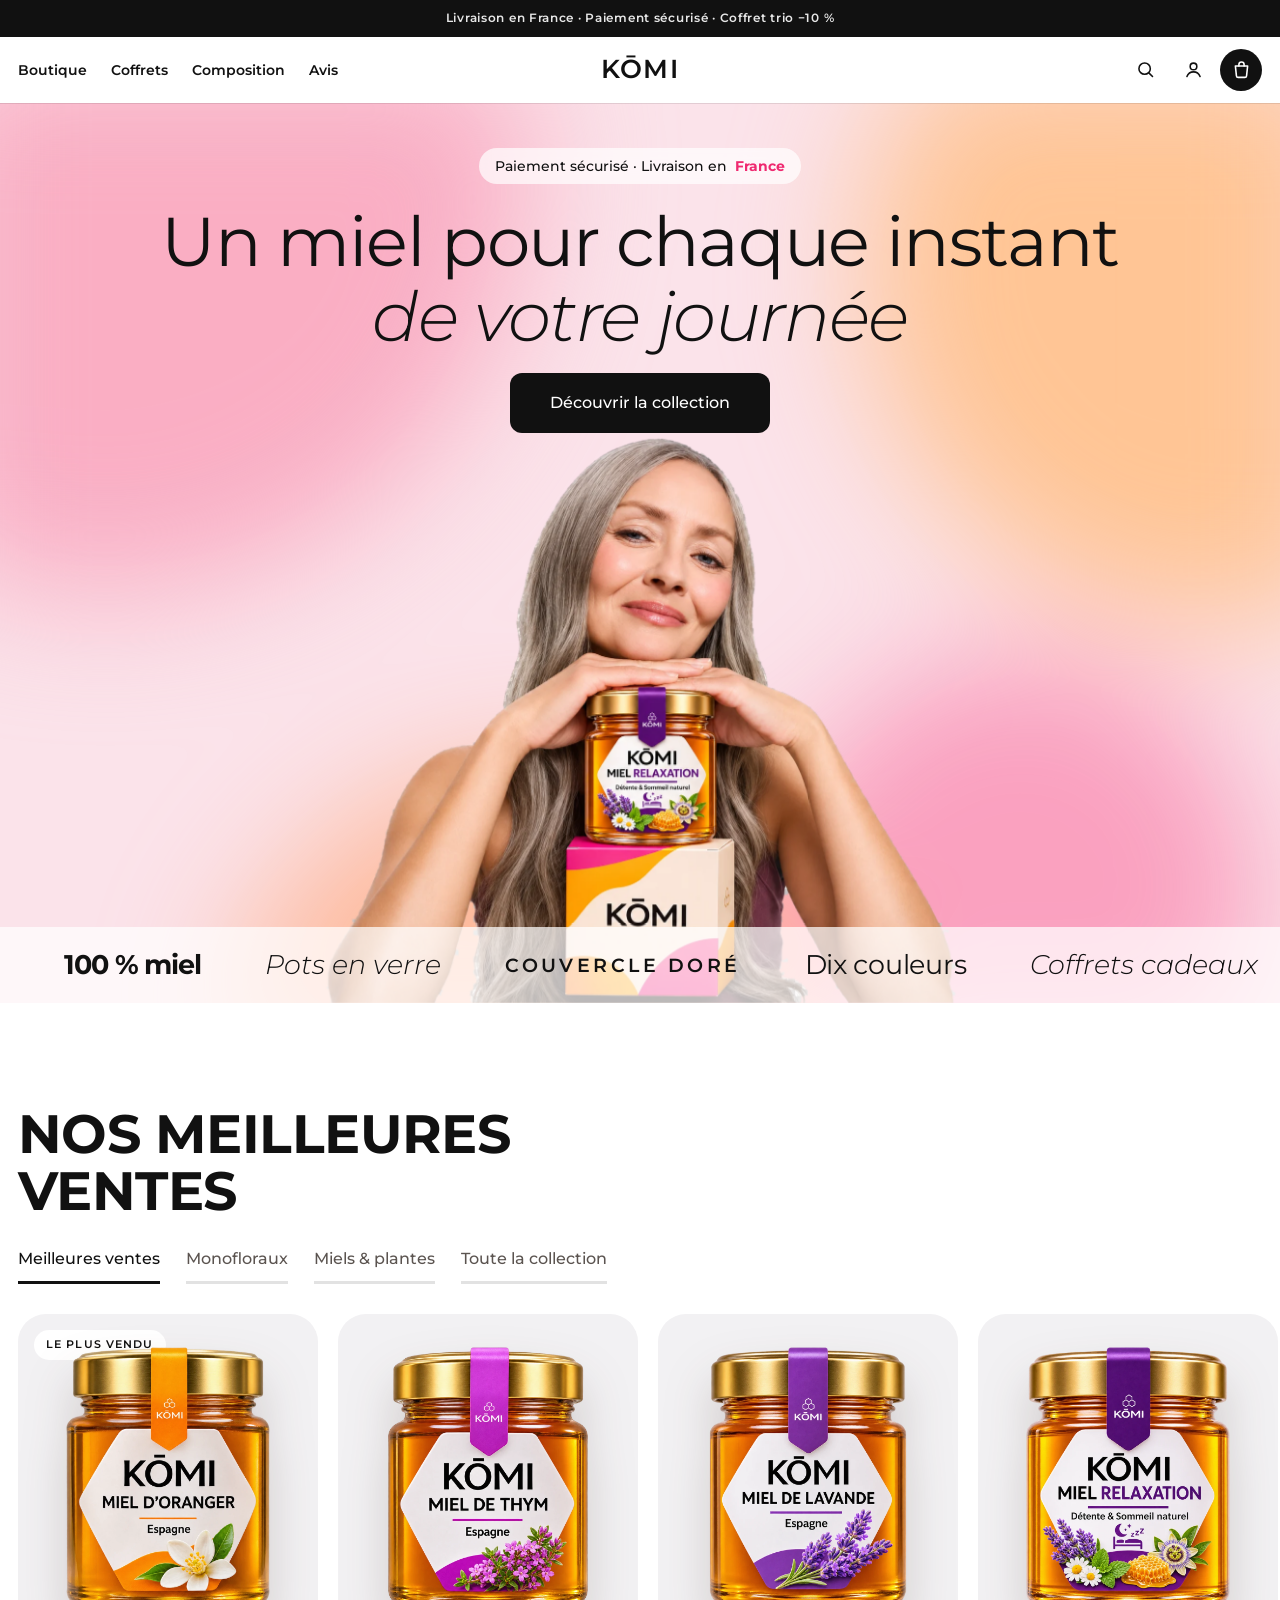
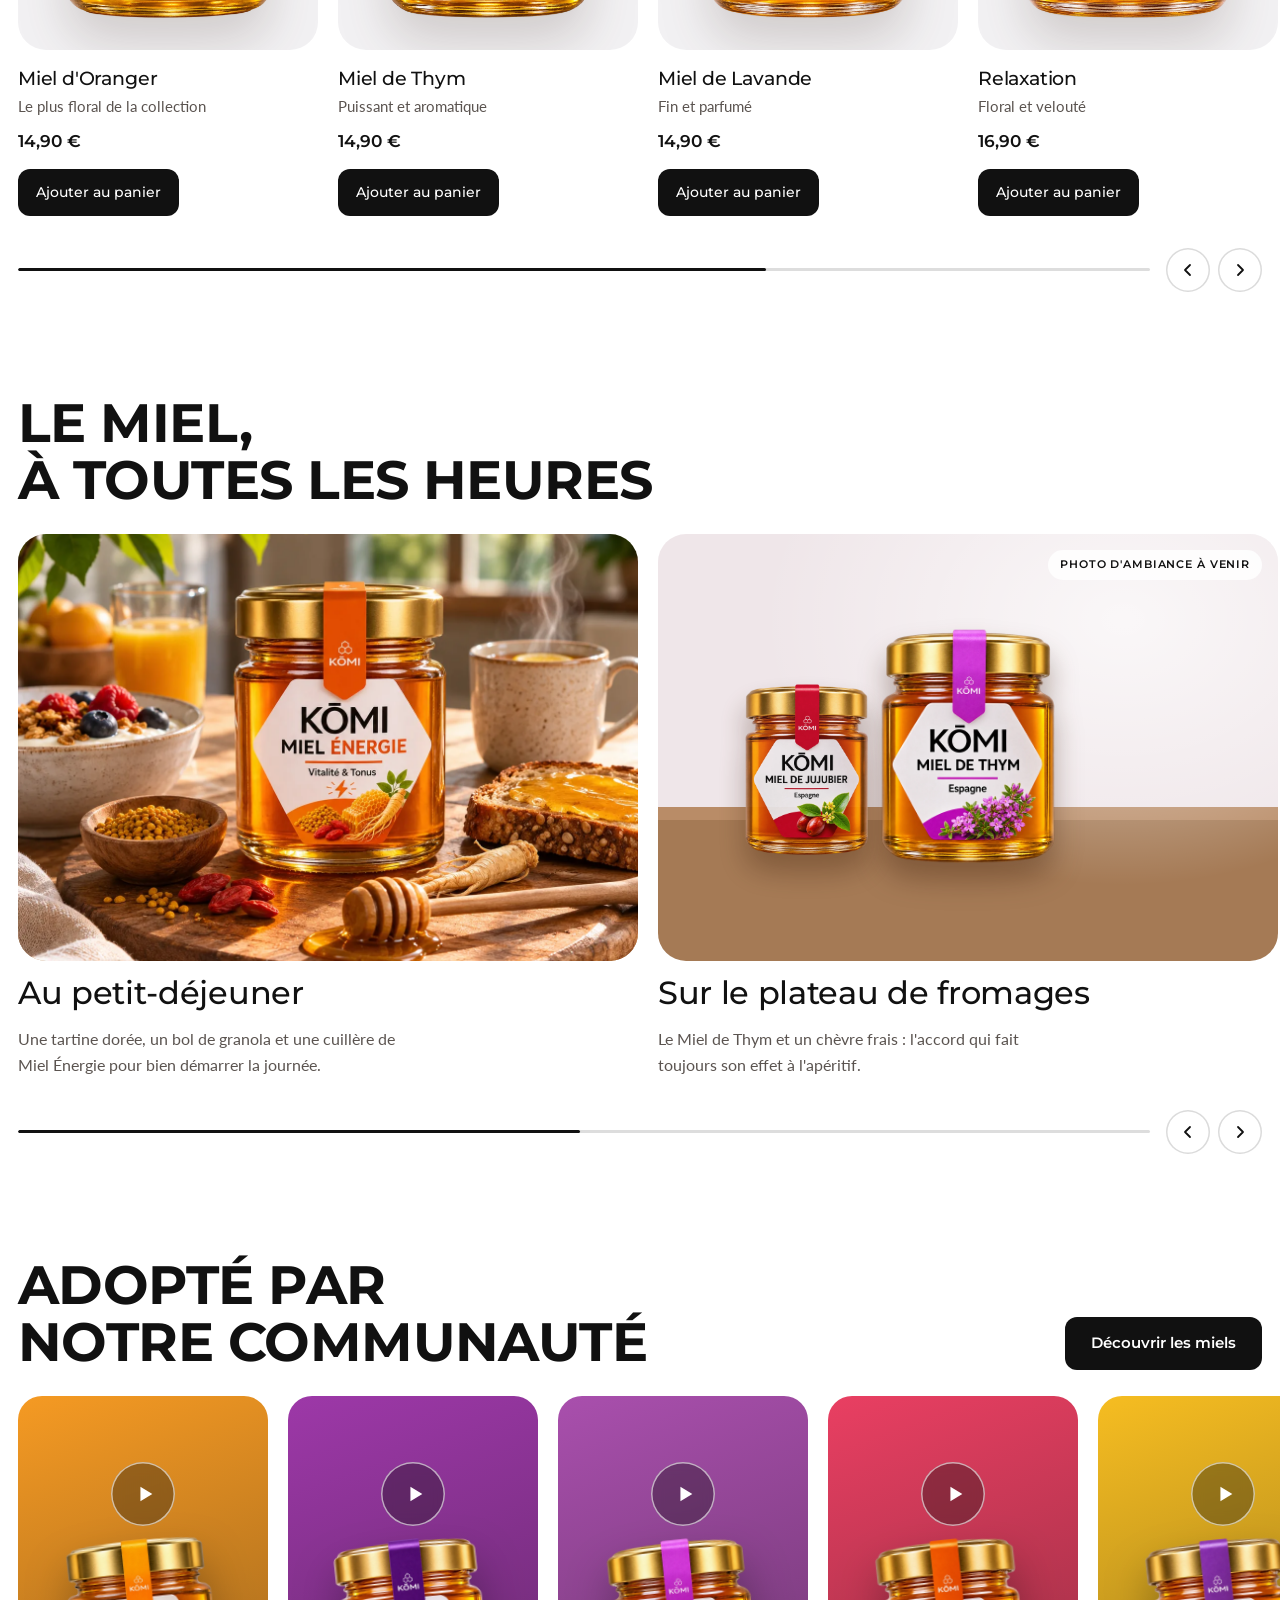
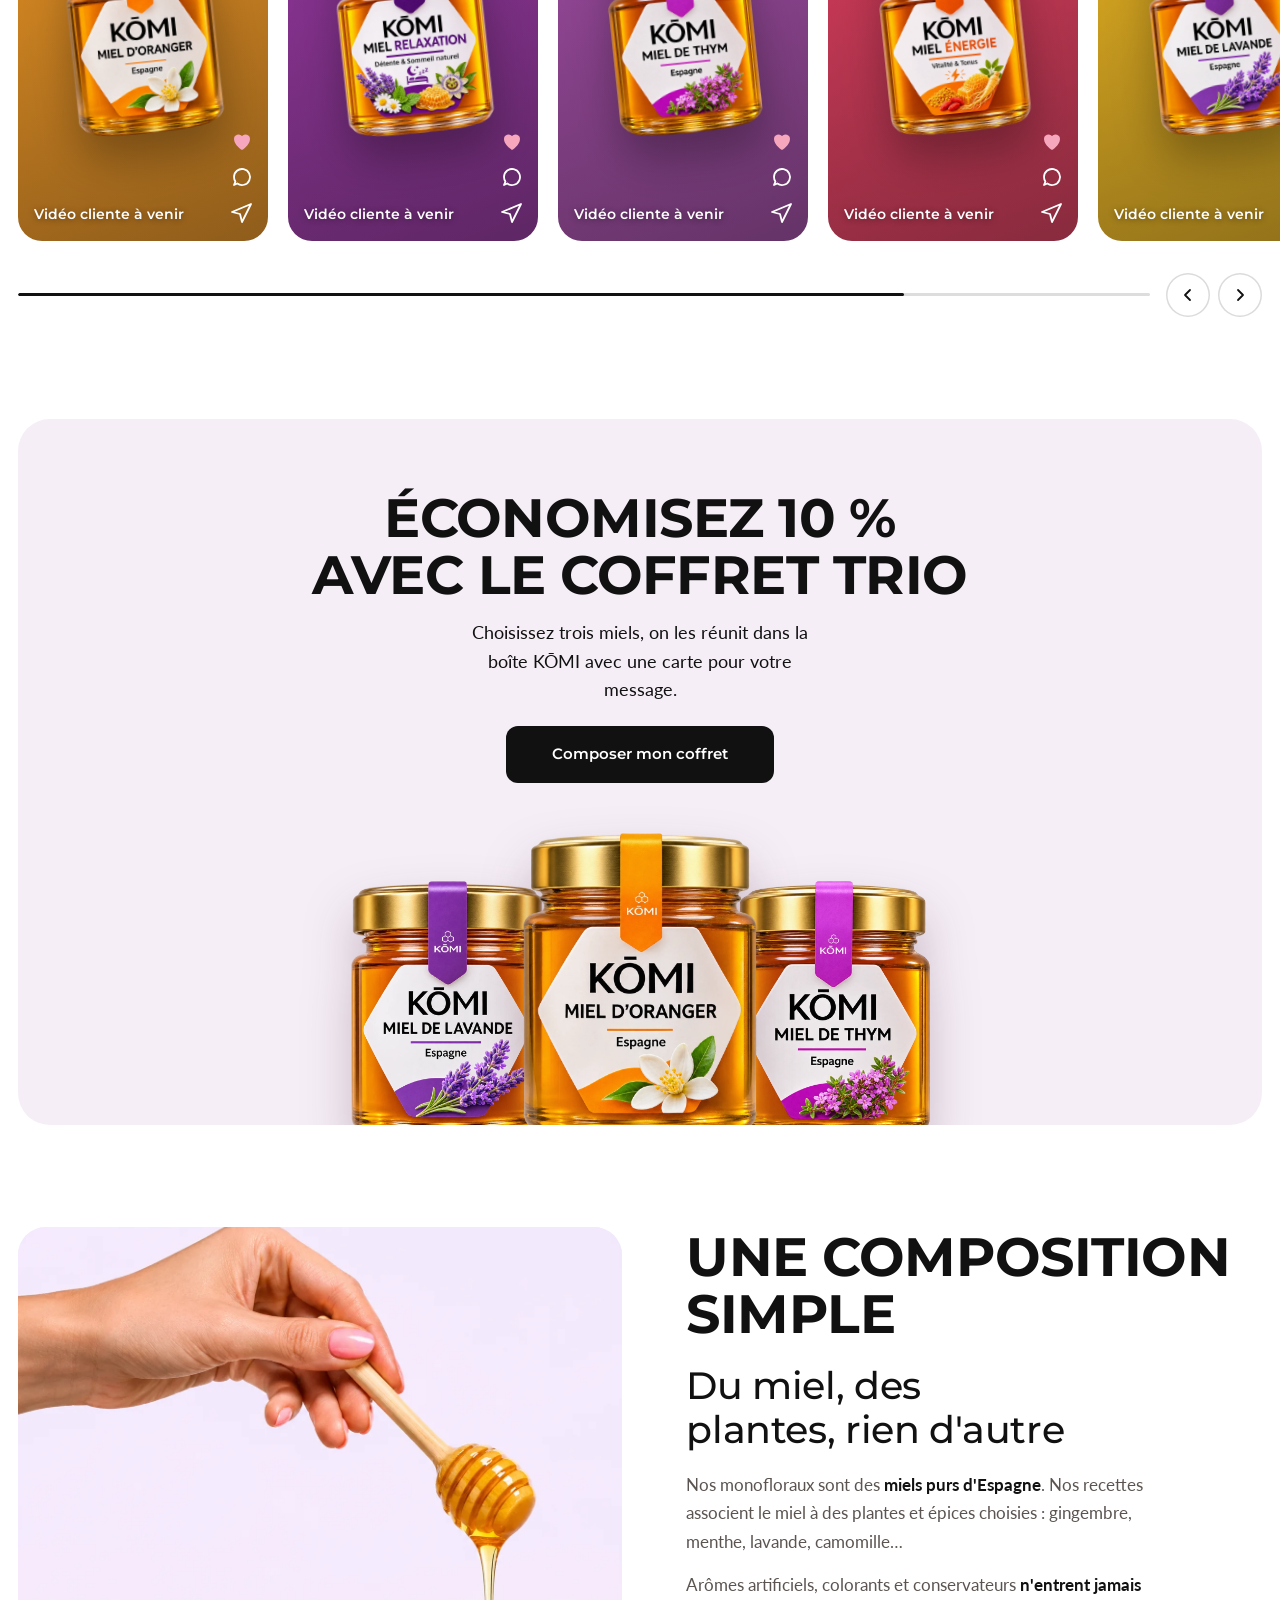
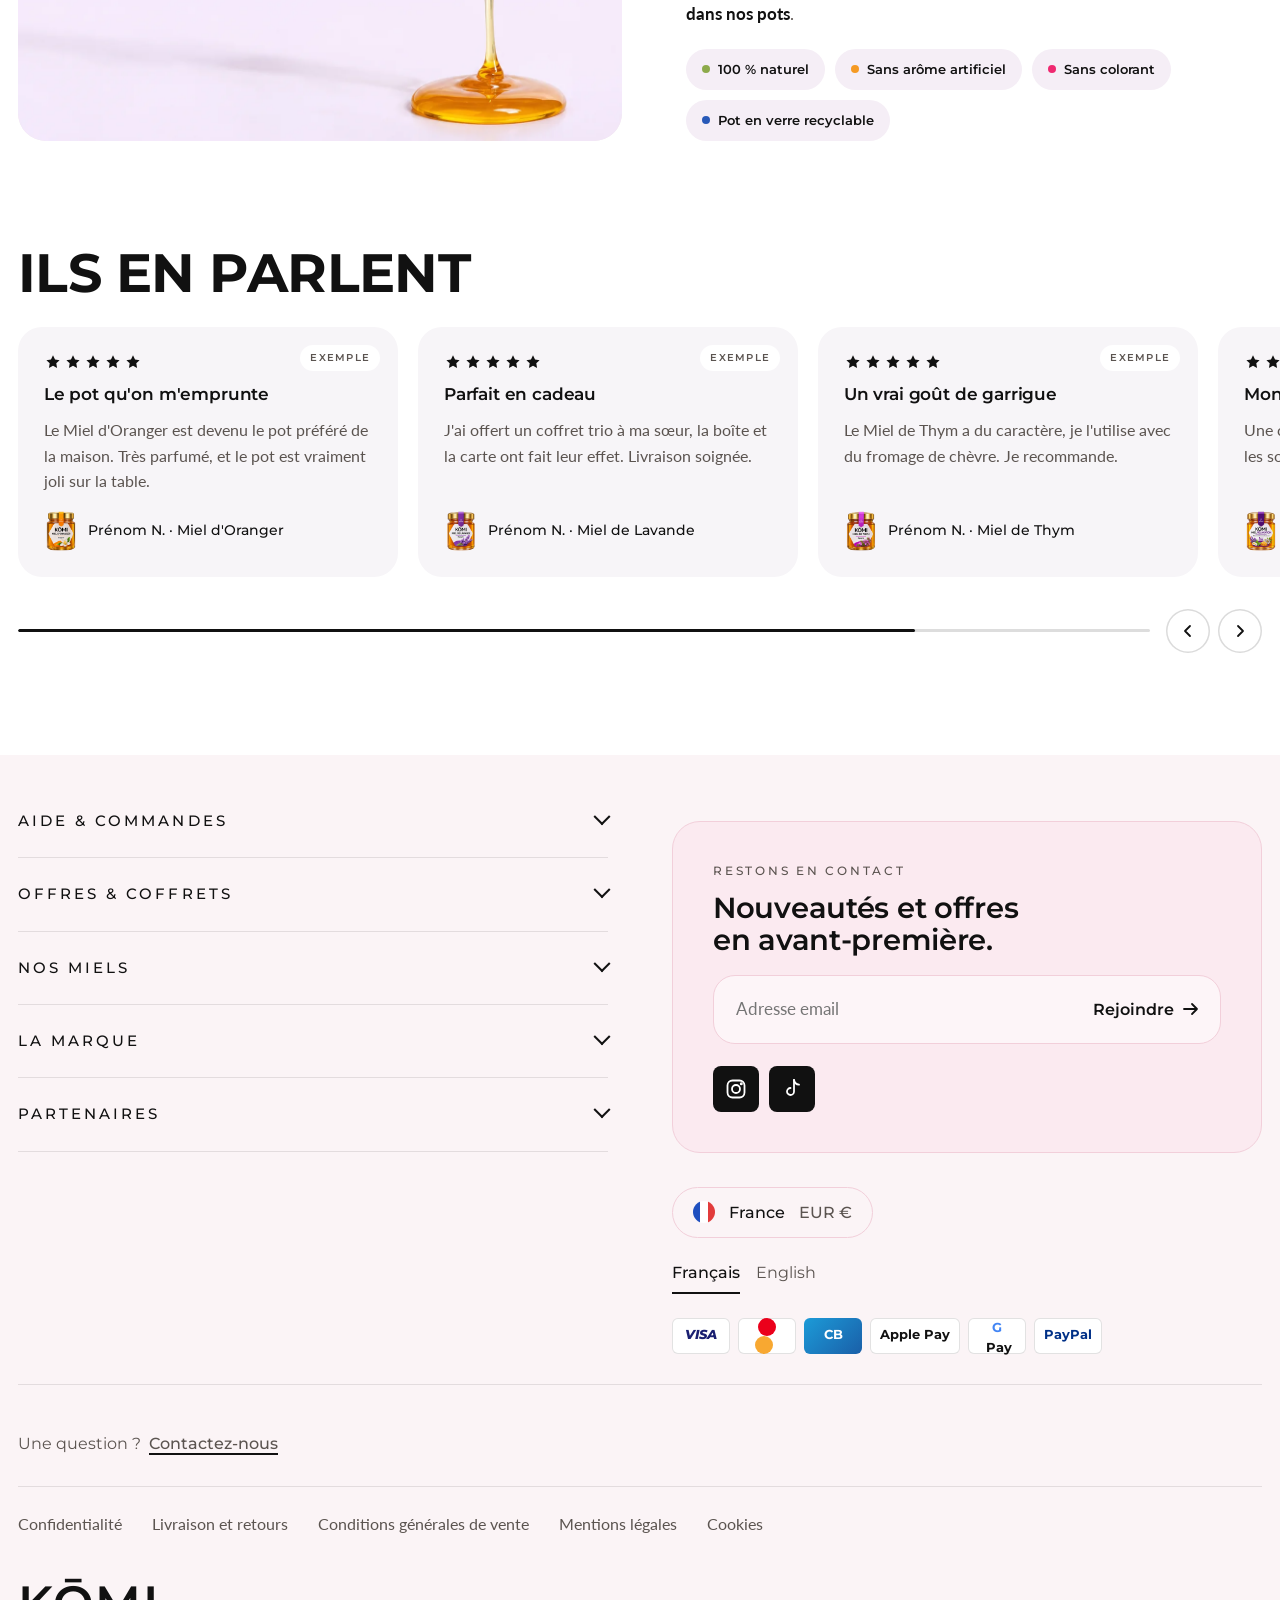
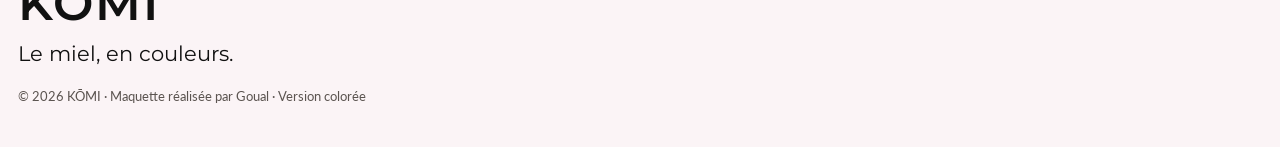
==== commit a53b0e7f: "Index : vagues entre sections, scroll mobile cranté par miel, barre d'info retirée Co-Authored-By: C" ====
--- a/luxe.html
+++ b/luxe.html
@@ -7,7 +7,7 @@
 <meta name="description" content="KŌMI, des miels premium accessibles. Dix références, une couleur par miel.">
 <link rel="preconnect" href="https://fonts.googleapis.com">
 <link rel="stylesheet" href="https://fonts.googleapis.com/css2?family=Montserrat:ital,wght@0,300;0,400;0,500;0,600;0,700;1,300;1,400&family=Lato:wght@400;700&display=swap">
-<link rel="stylesheet" href="assets/komi.css?v=1794983779">
+<link rel="stylesheet" href="assets/komi.css?v=1794984321">
 <style>
 /* Version « luxe » : beaucoup de blanc et de crème, la couleur n'arrive que par touches, typographie fine. */
 :root{--line:rgba(17,17,17,.1);--soft:#F3EEE6}
@@ -315,7 +315,7 @@
   </div>
 </footer>
 
-<script src="assets/komi.js?v=1794983779"></script>
+<script src="assets/komi.js?v=1794984321"></script>
 <script>
 const P = id => byId(id);
 const short = p => p.name.replace(/^Miel (d'|de )/,"");
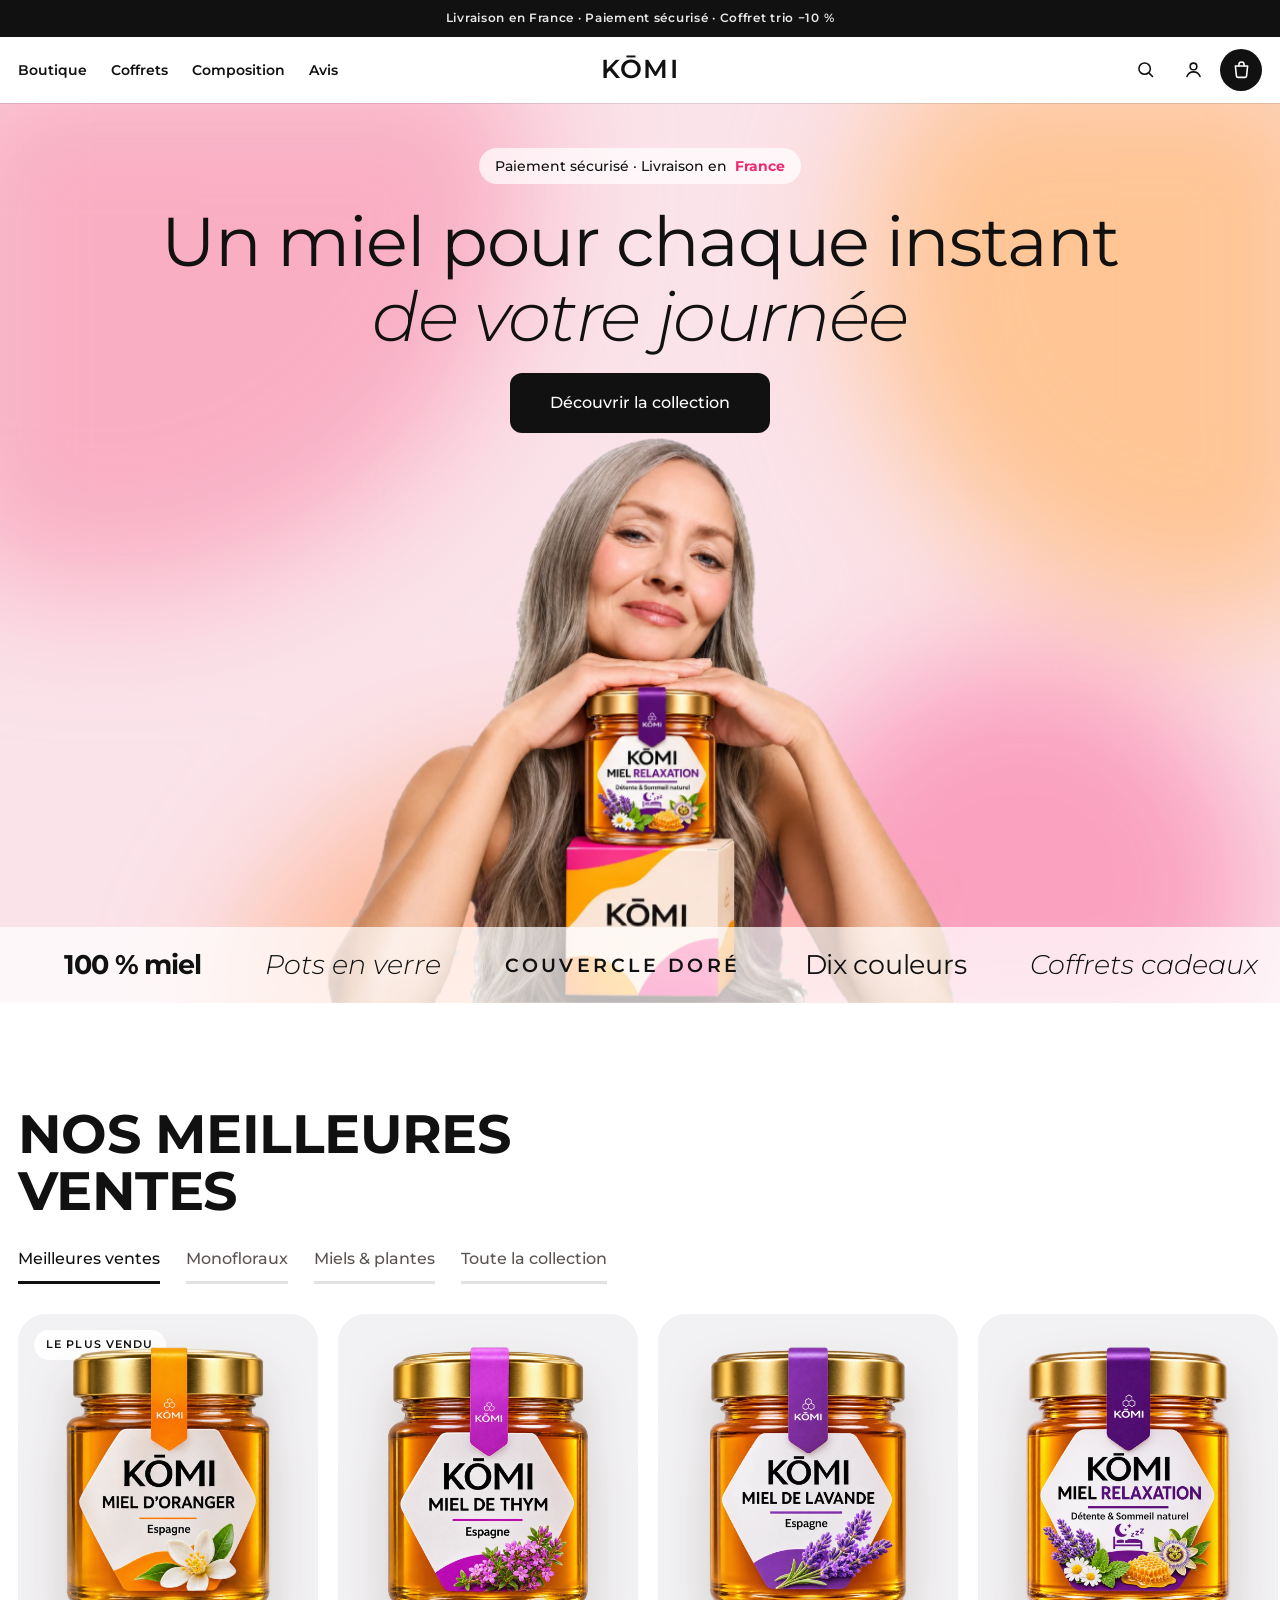
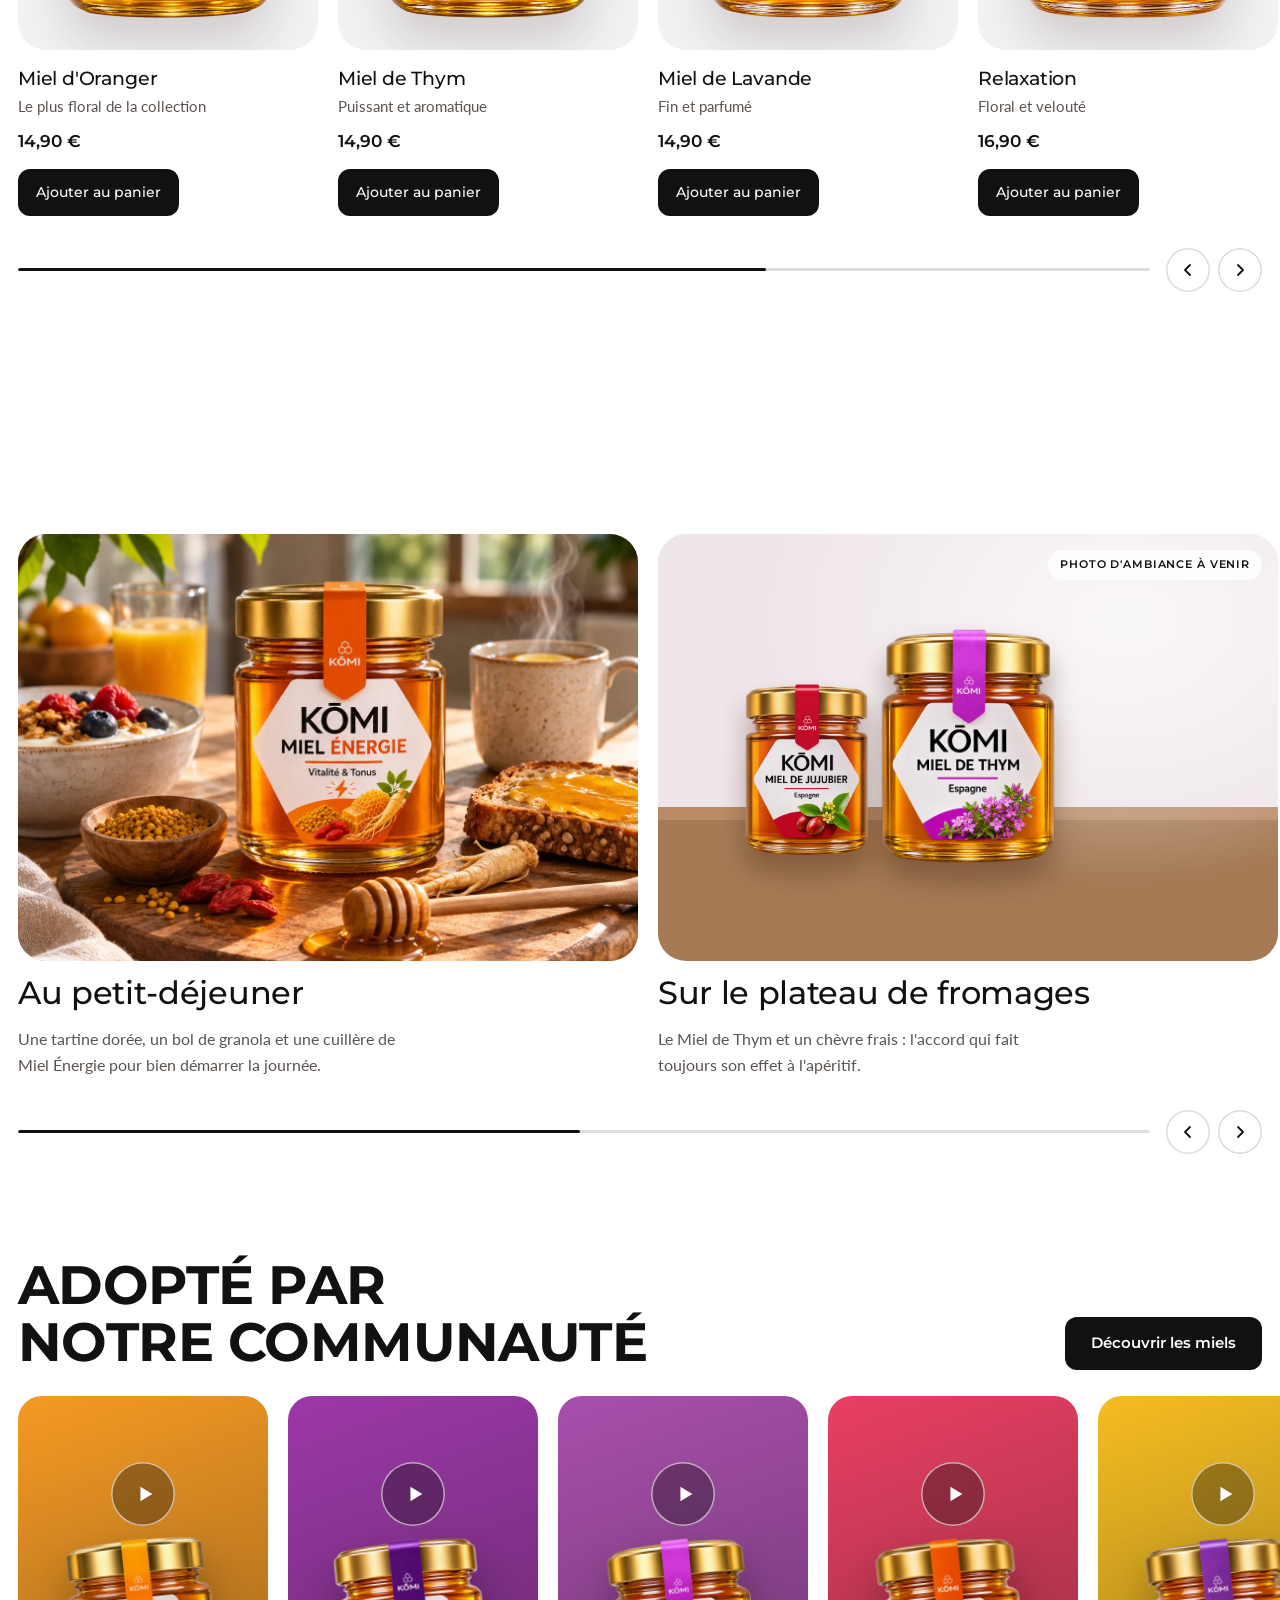
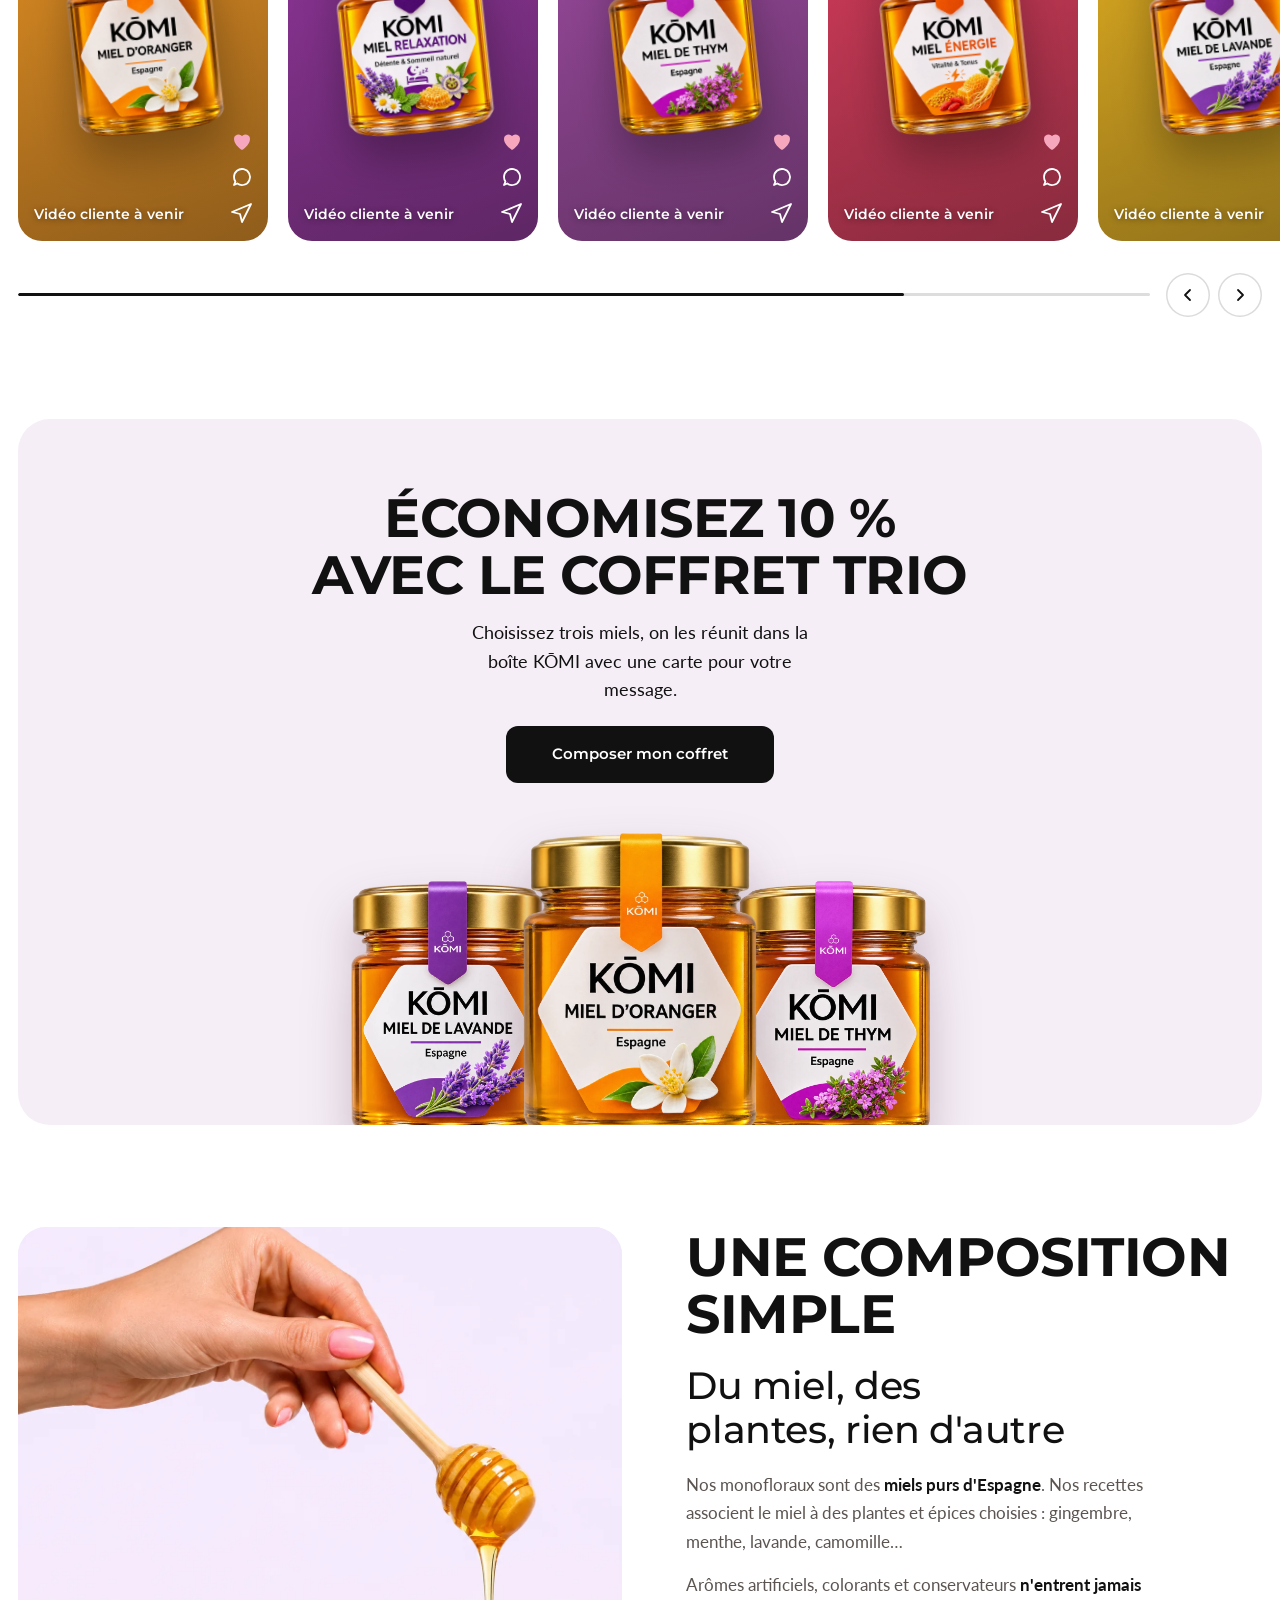
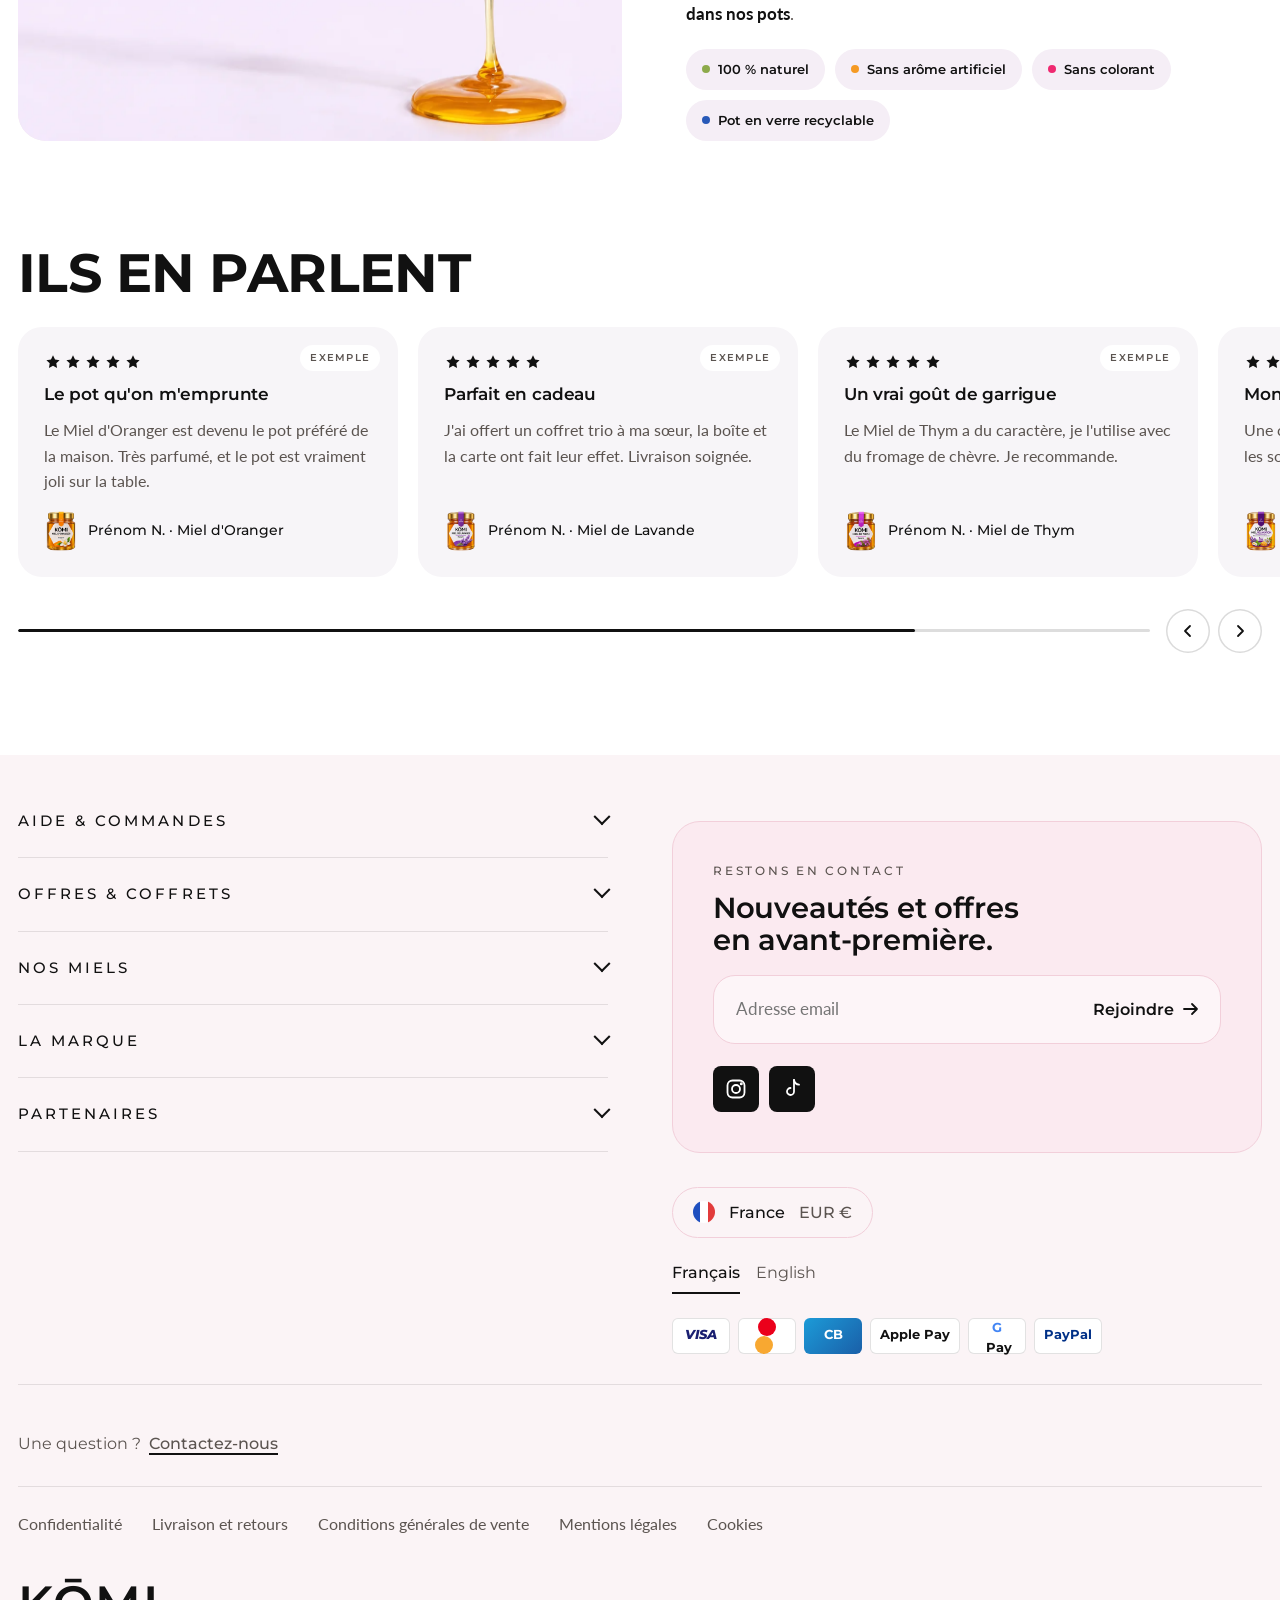
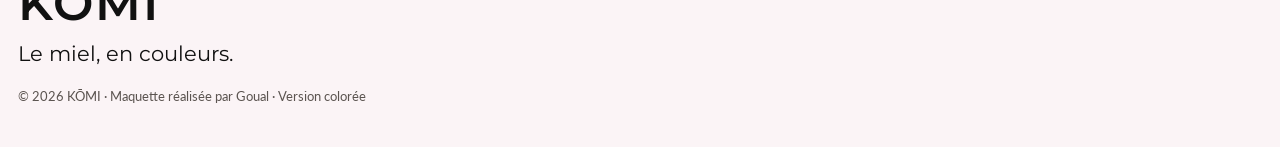
==== commit c36a6c4b: "Index : hero en carrousel auto + glissé, vague sous le hero ; produit : vagues sur le bandeau dégust" ====
--- a/luxe.html
+++ b/luxe.html
@@ -7,7 +7,7 @@
 <meta name="description" content="KŌMI, des miels premium accessibles. Dix références, une couleur par miel.">
 <link rel="preconnect" href="https://fonts.googleapis.com">
 <link rel="stylesheet" href="https://fonts.googleapis.com/css2?family=Montserrat:ital,wght@0,300;0,400;0,500;0,600;0,700;1,300;1,400&family=Lato:wght@400;700&display=swap">
-<link rel="stylesheet" href="assets/komi.css?v=1794984321">
+<link rel="stylesheet" href="assets/komi.css?v=1794984626">
 <style>
 /* Version « luxe » : beaucoup de blanc et de crème, la couleur n'arrive que par touches, typographie fine. */
 :root{--line:rgba(17,17,17,.1);--soft:#F3EEE6}
@@ -315,7 +315,7 @@
   </div>
 </footer>
 
-<script src="assets/komi.js?v=1794984321"></script>
+<script src="assets/komi.js?v=1794984626"></script>
 <script>
 const P = id => byId(id);
 const short = p => p.name.replace(/^Miel (d'|de )/,"");
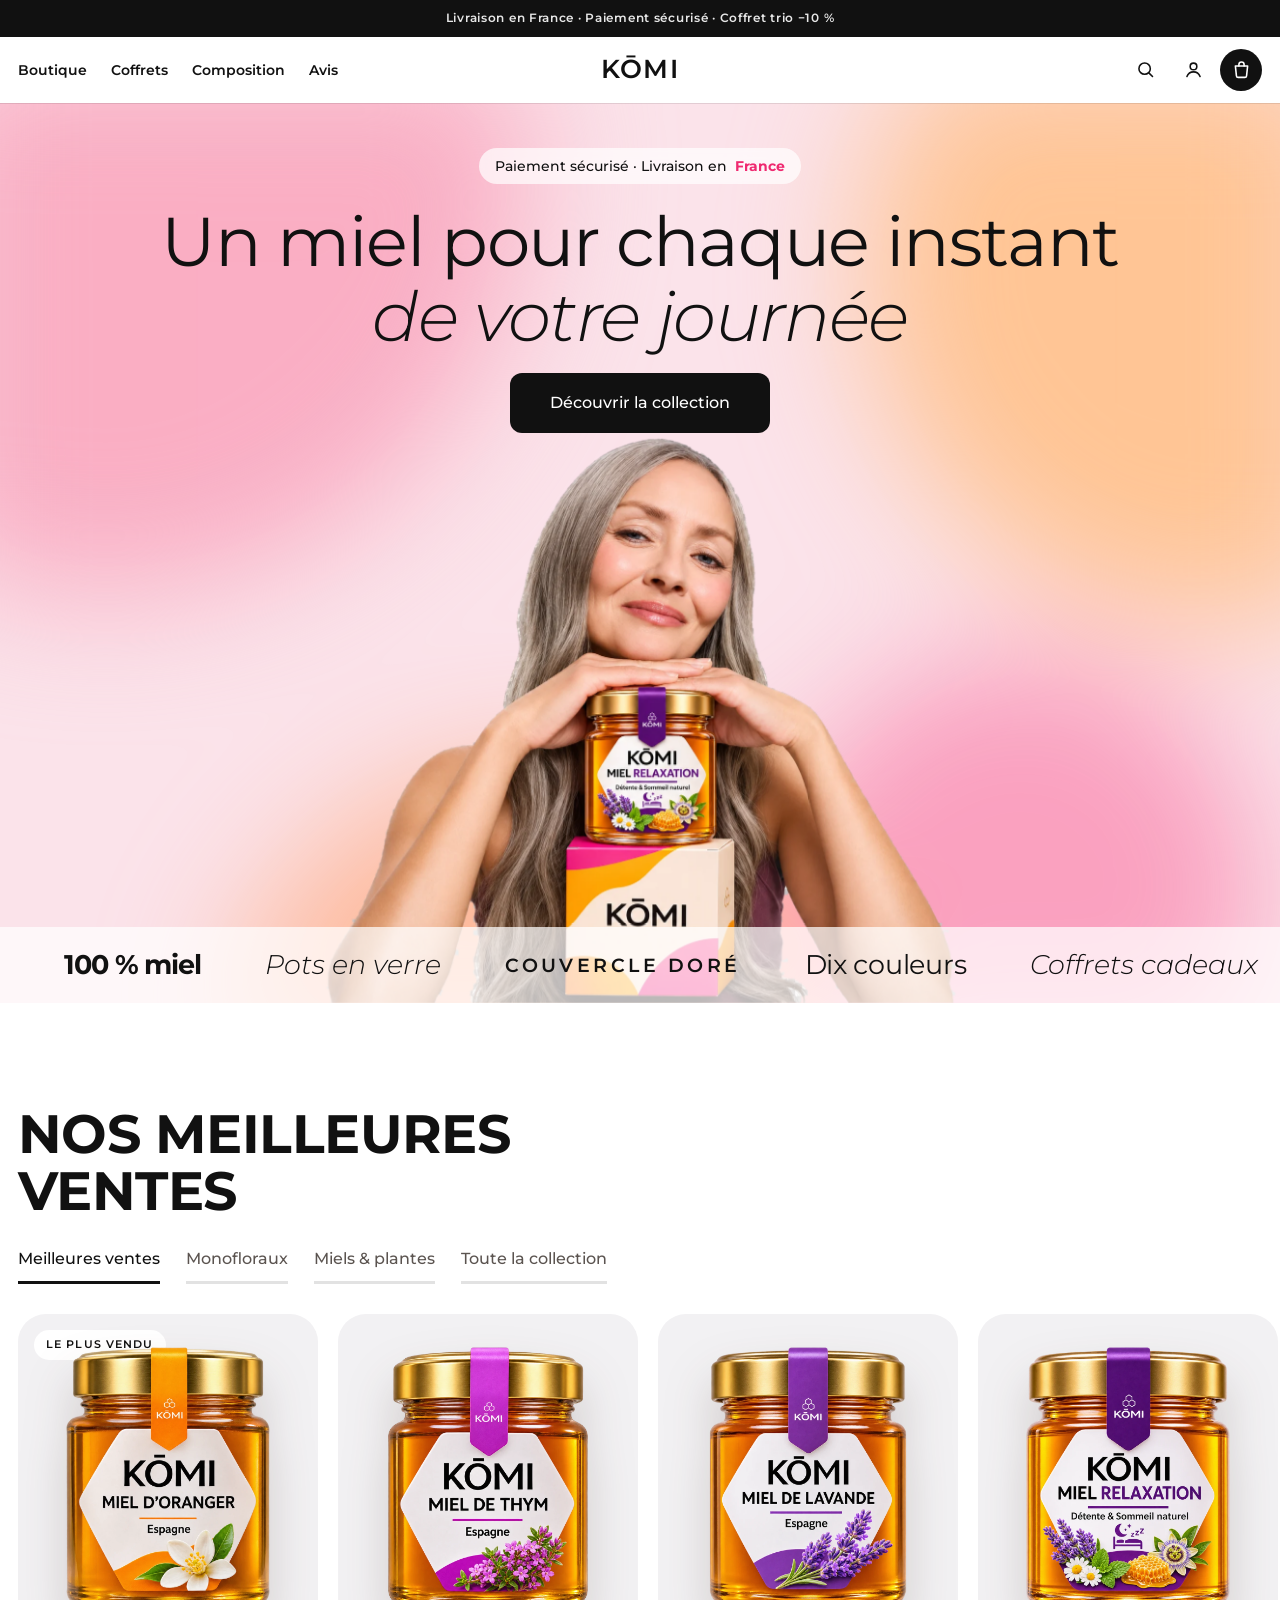
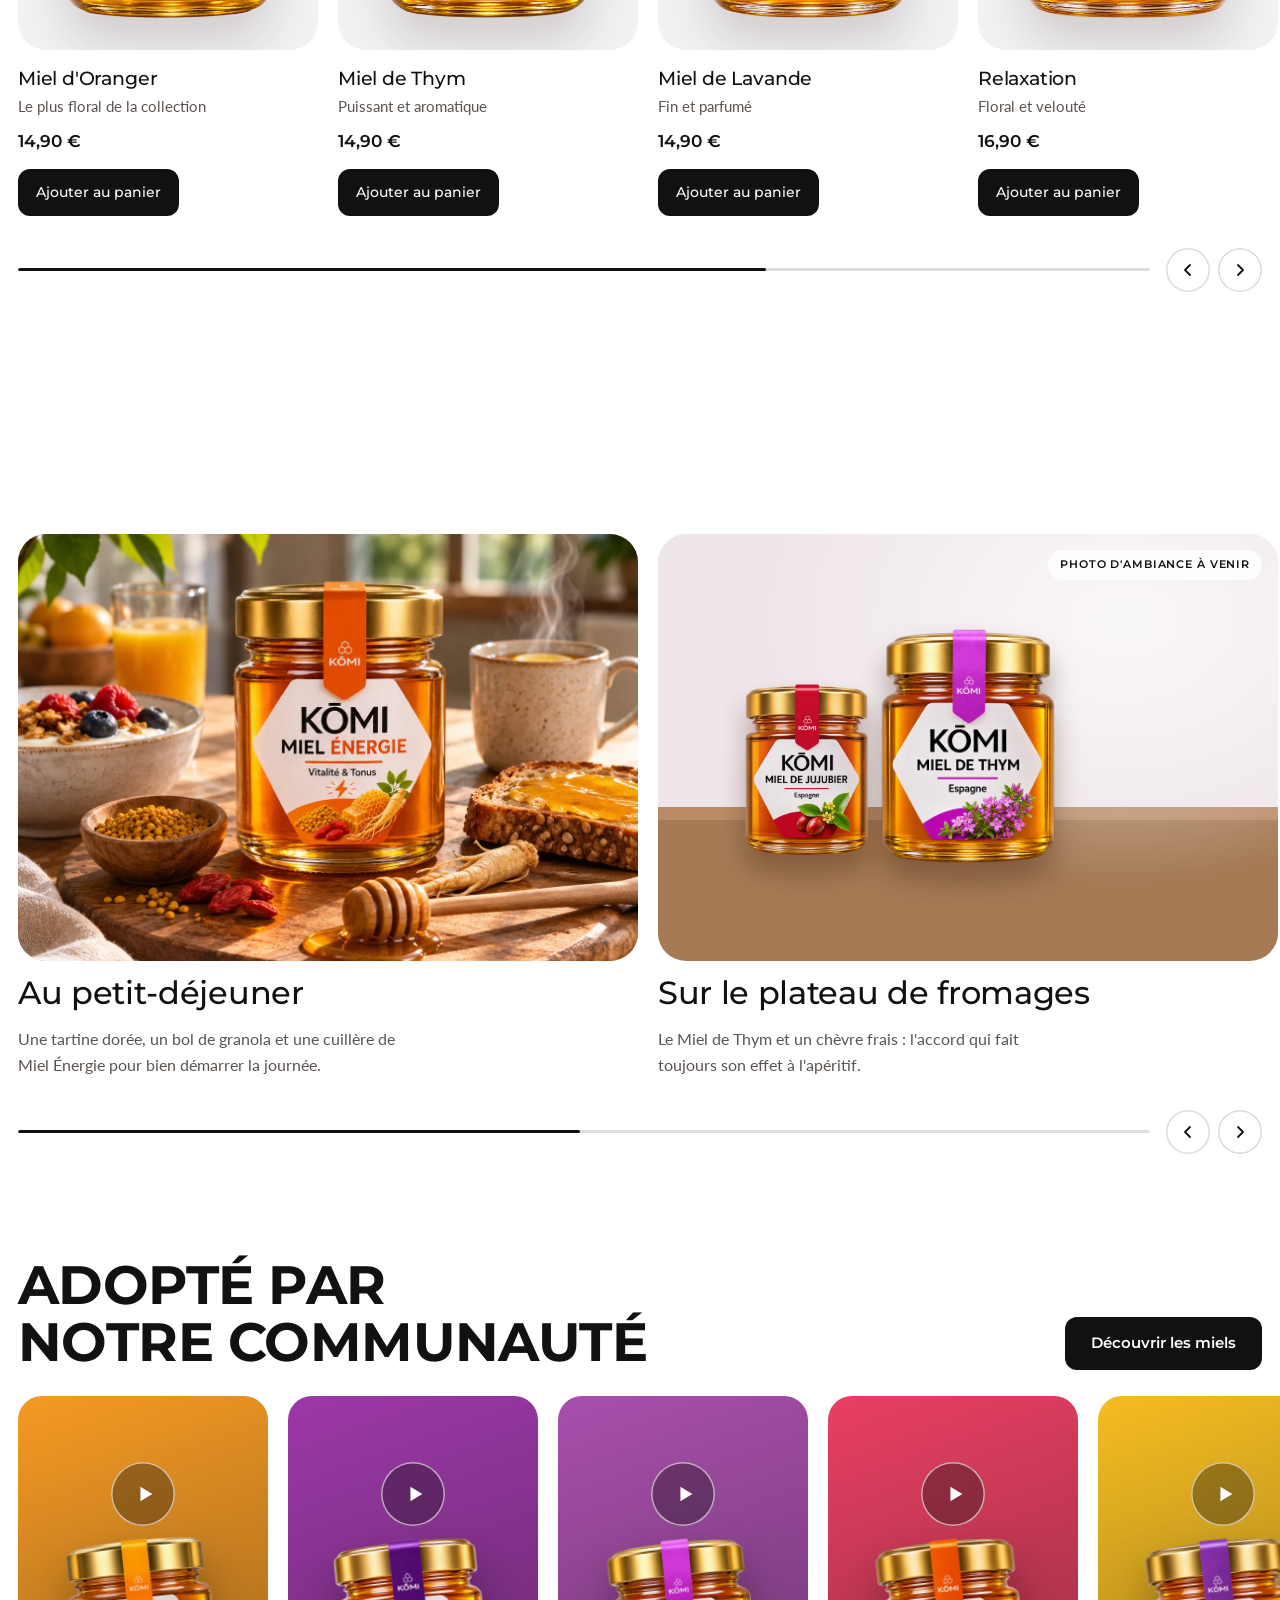
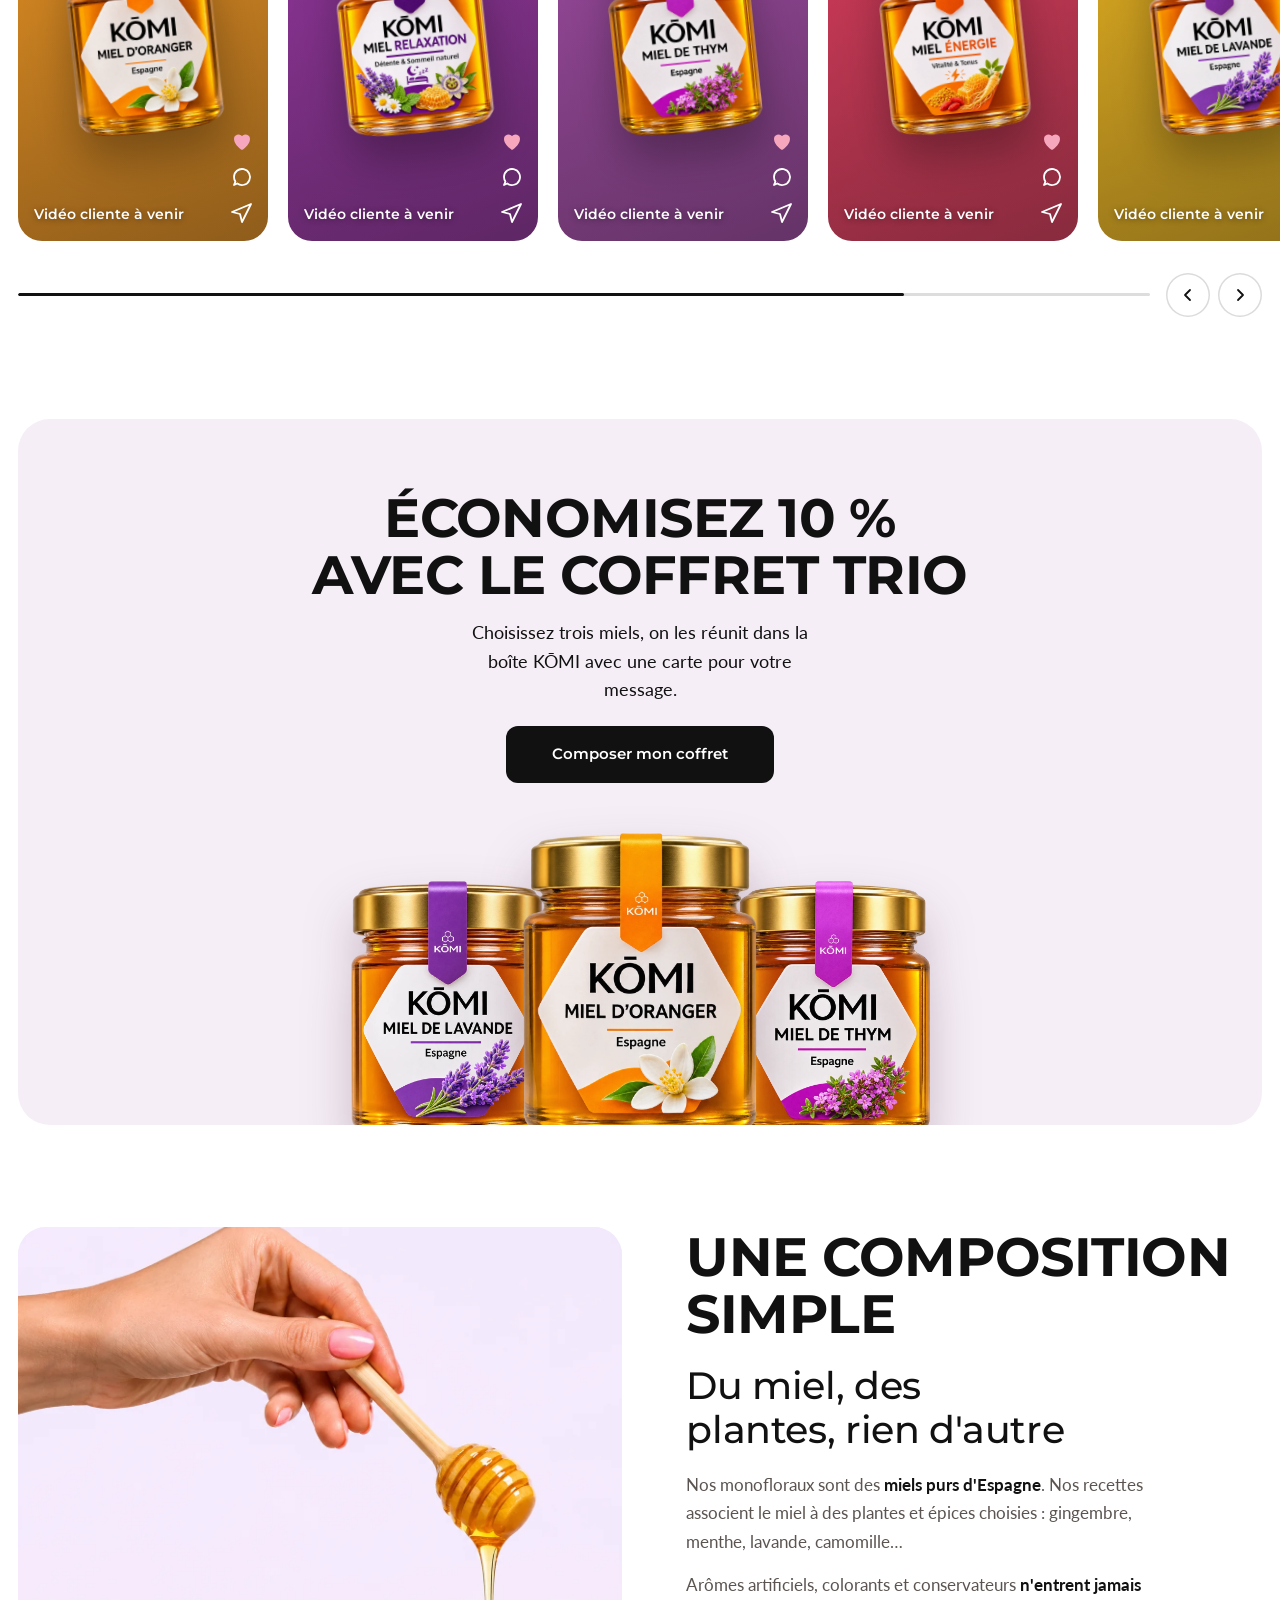
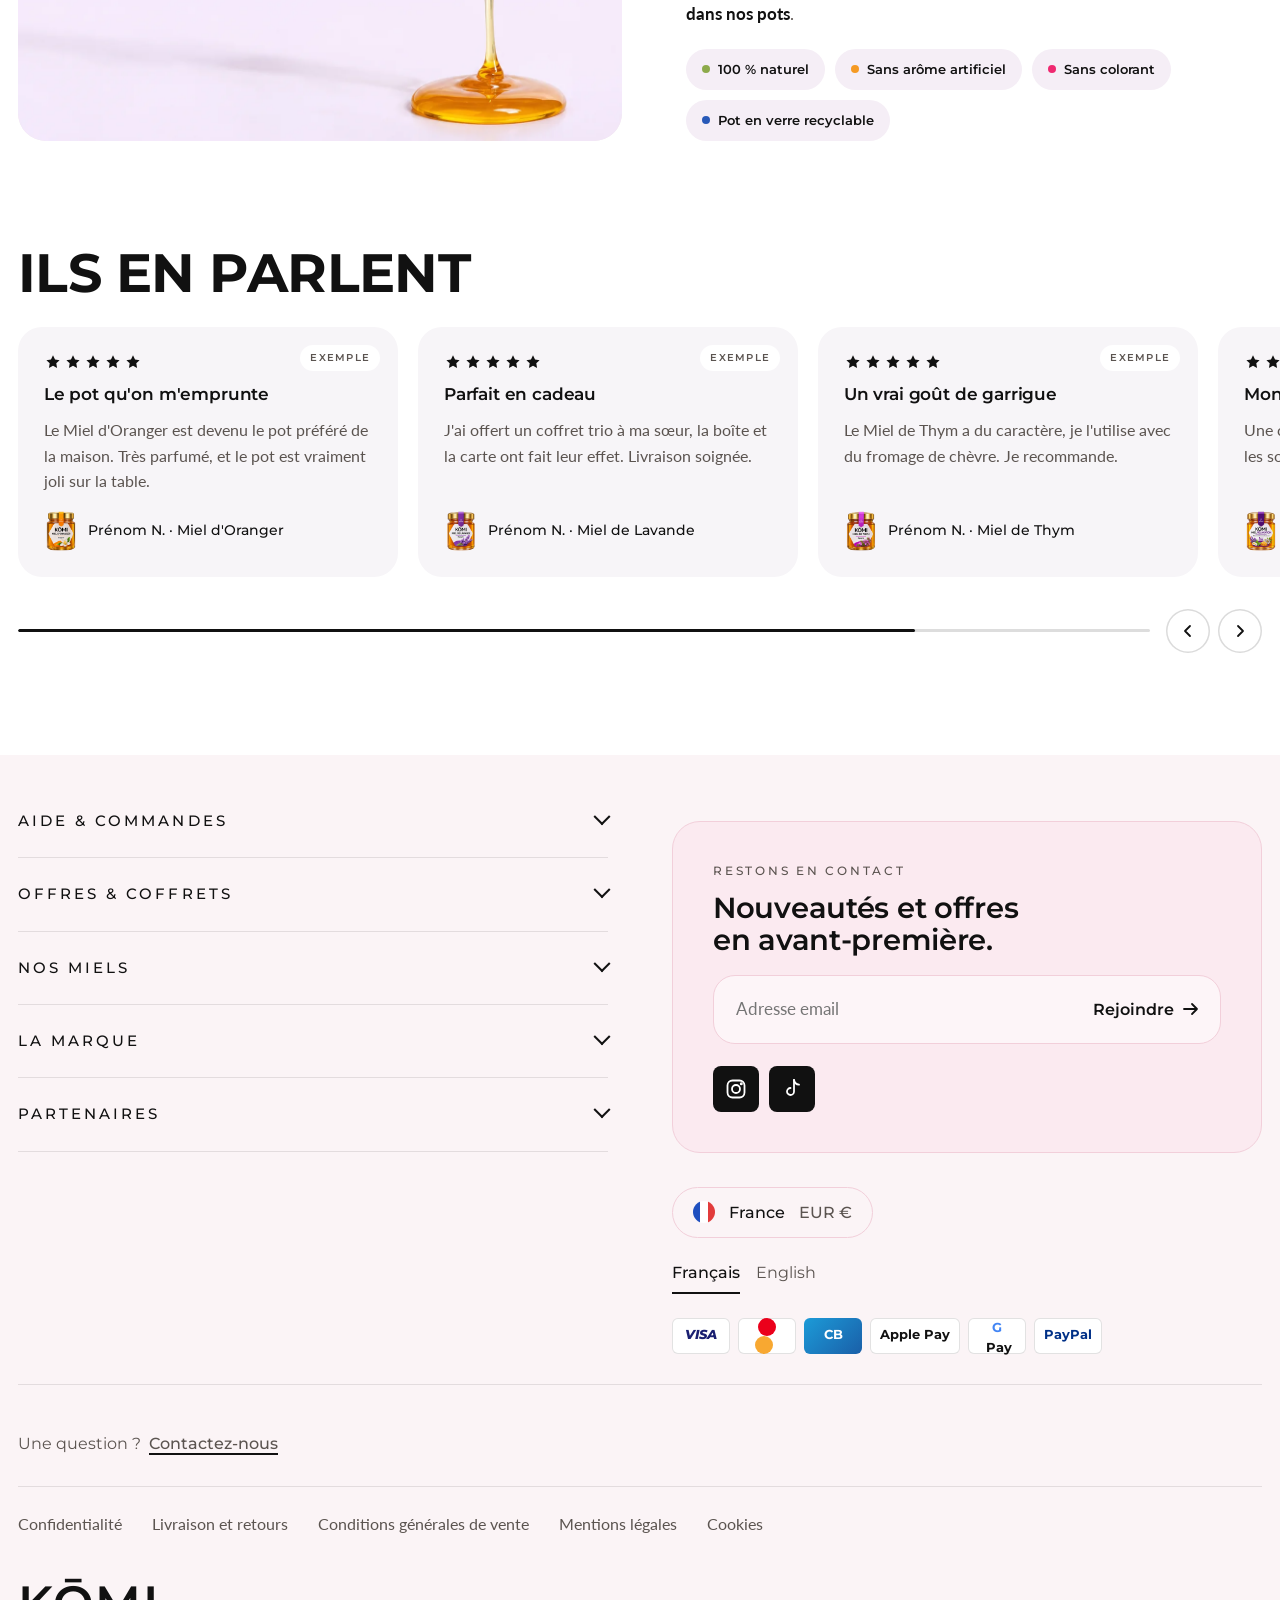
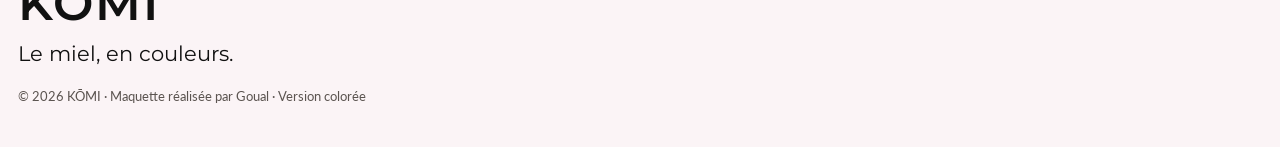
==== commit f8f1462a: "Favicon KŌMI (charte) Co-Authored-By: Claude Opus 5.5 <noreply@anthropic.com> Claude-Session: https:" ====
--- a/luxe.html
+++ b/luxe.html
@@ -3,6 +3,7 @@
 <head>
 <meta charset="utf-8">
 <meta name="viewport" content="width=device-width,initial-scale=1,viewport-fit=cover">
+<link rel="icon" href="img/favicon.svg" type="image/svg+xml">
 <title>KŌMI</title>
 <meta name="description" content="KŌMI, des miels premium accessibles. Dix références, une couleur par miel.">
 <link rel="preconnect" href="https://fonts.googleapis.com">
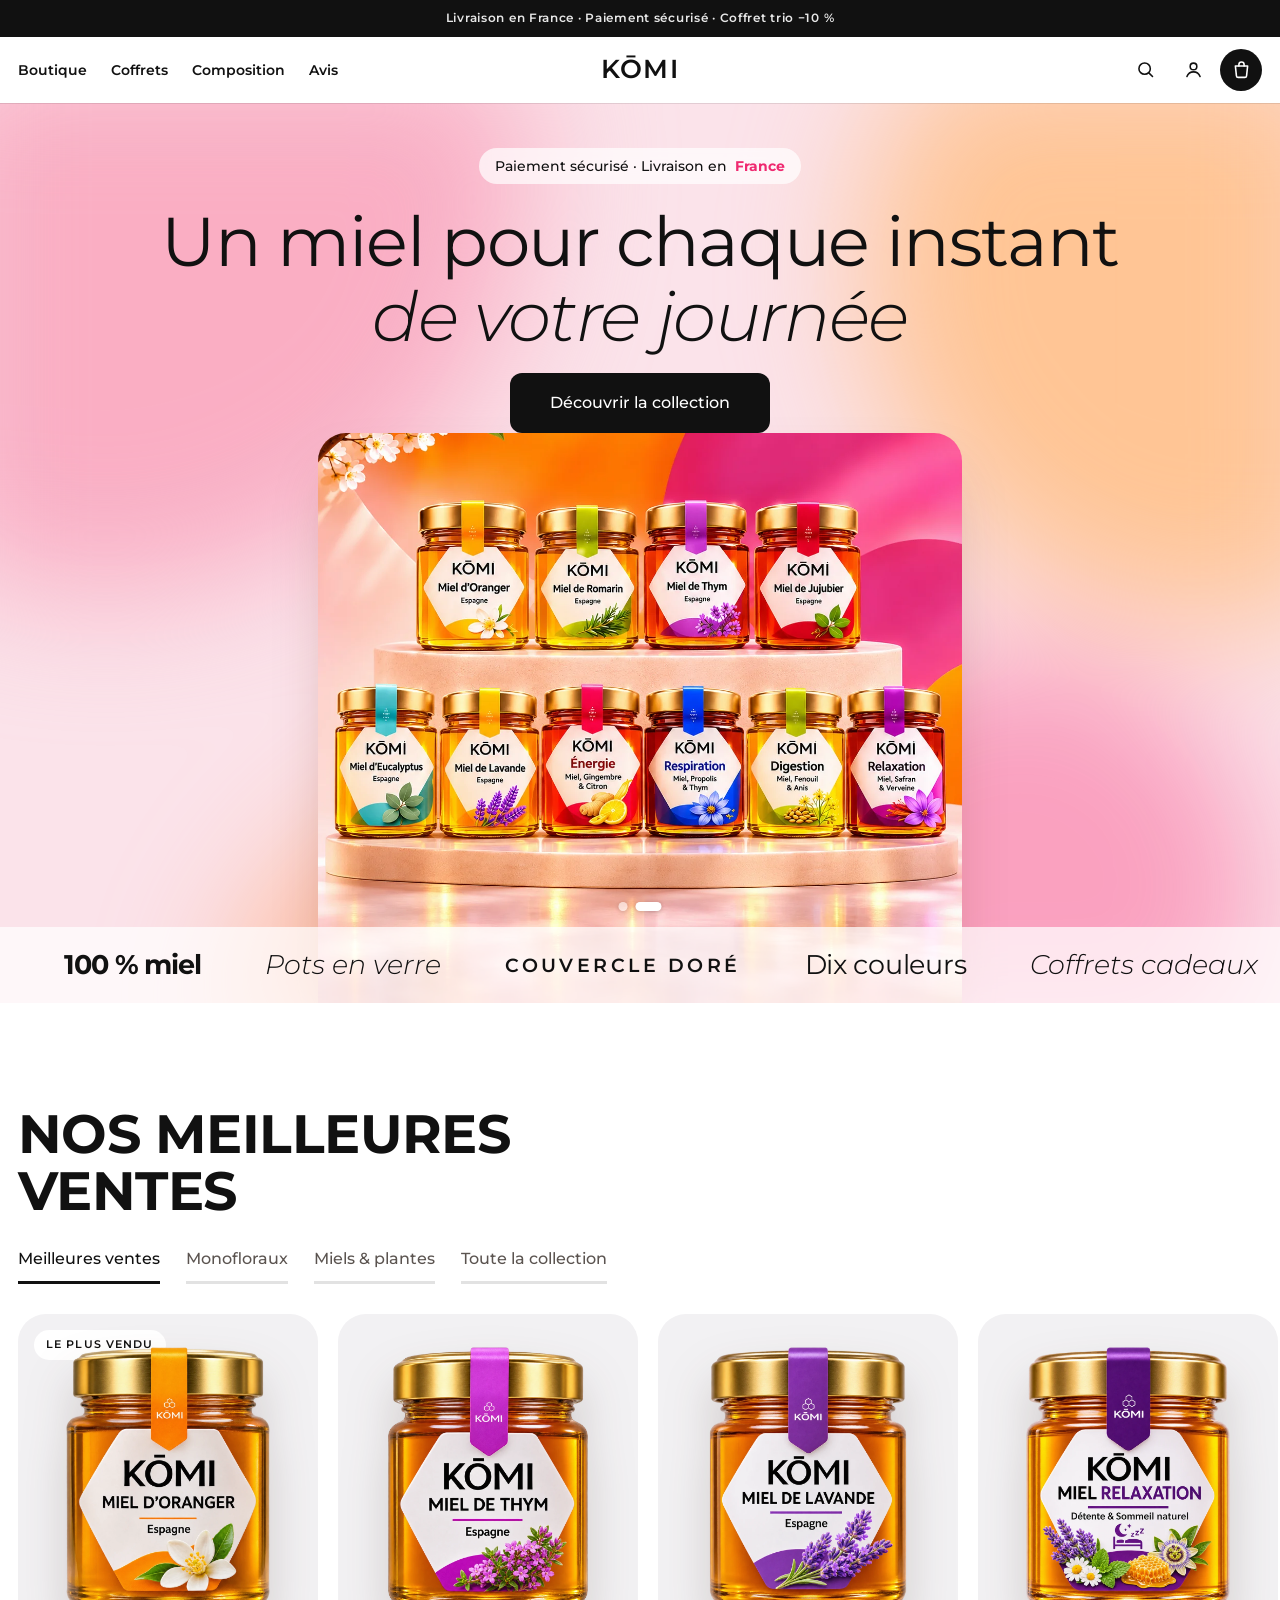
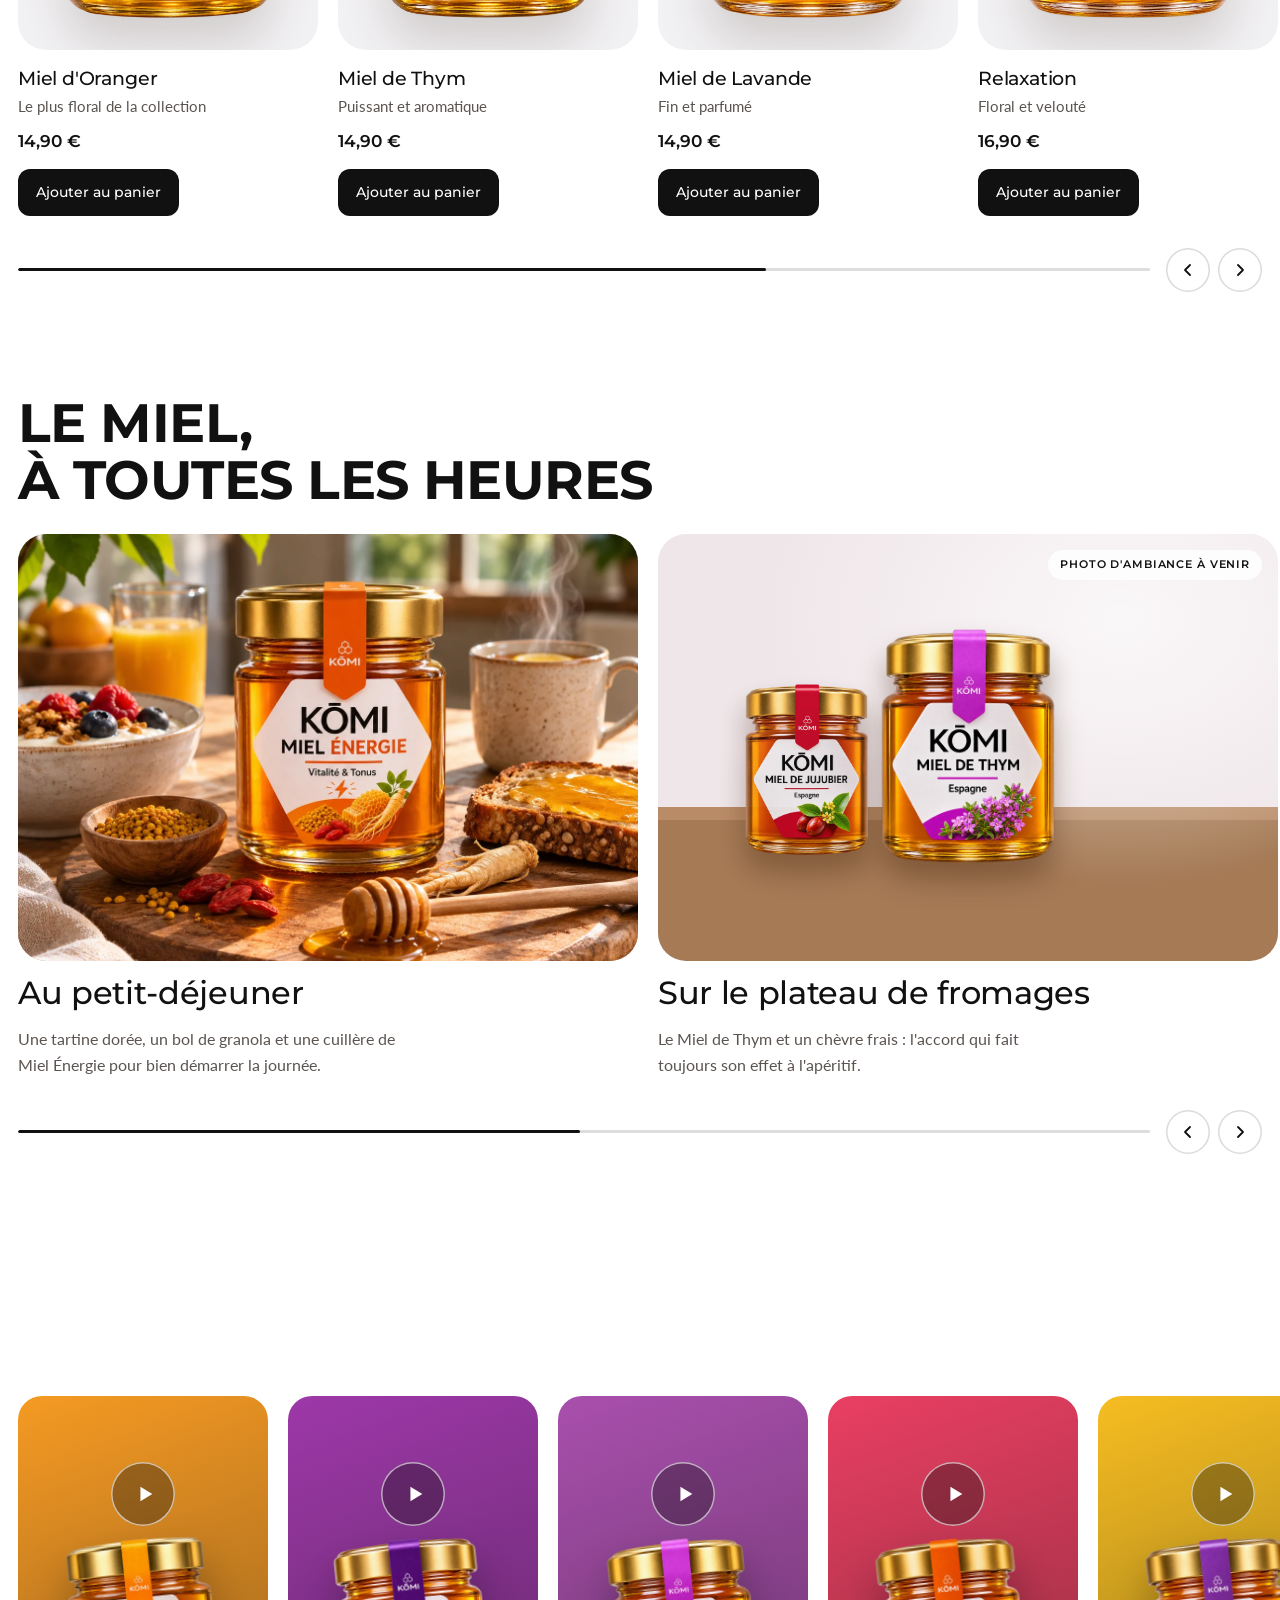
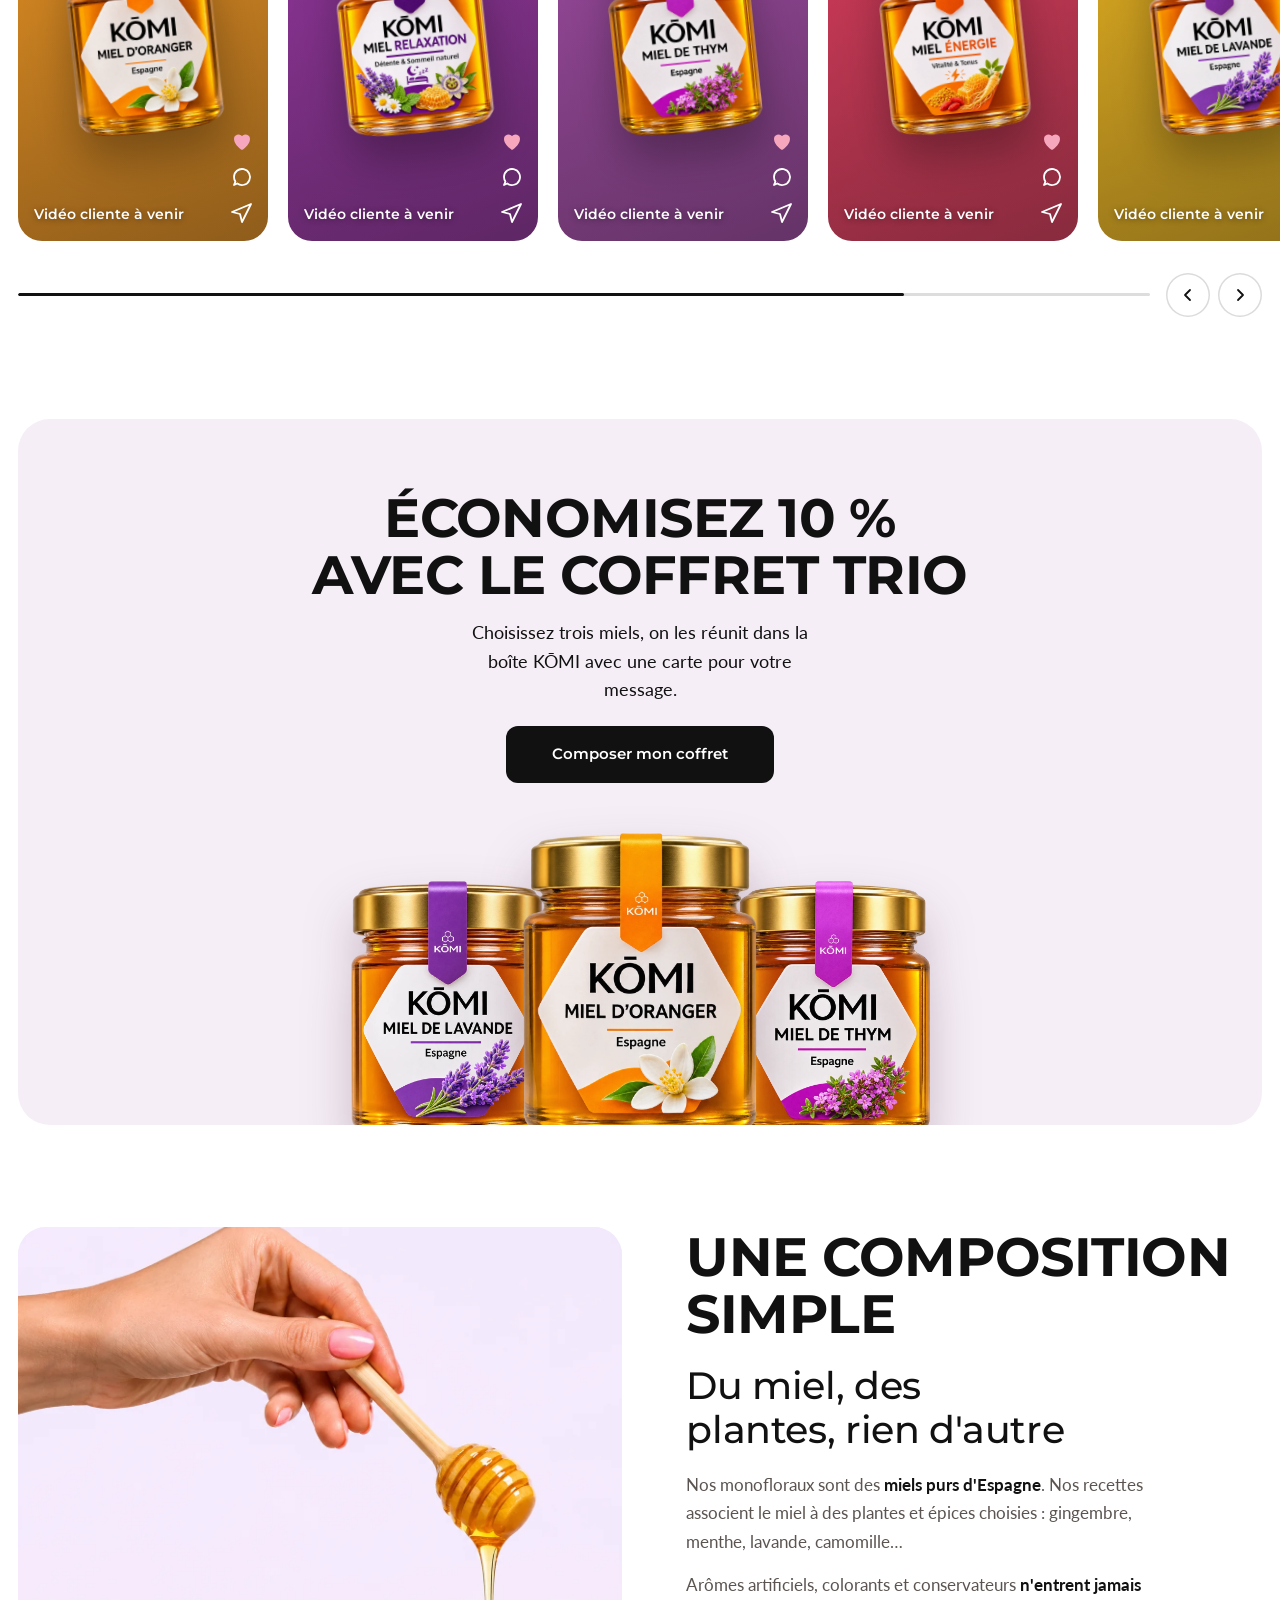
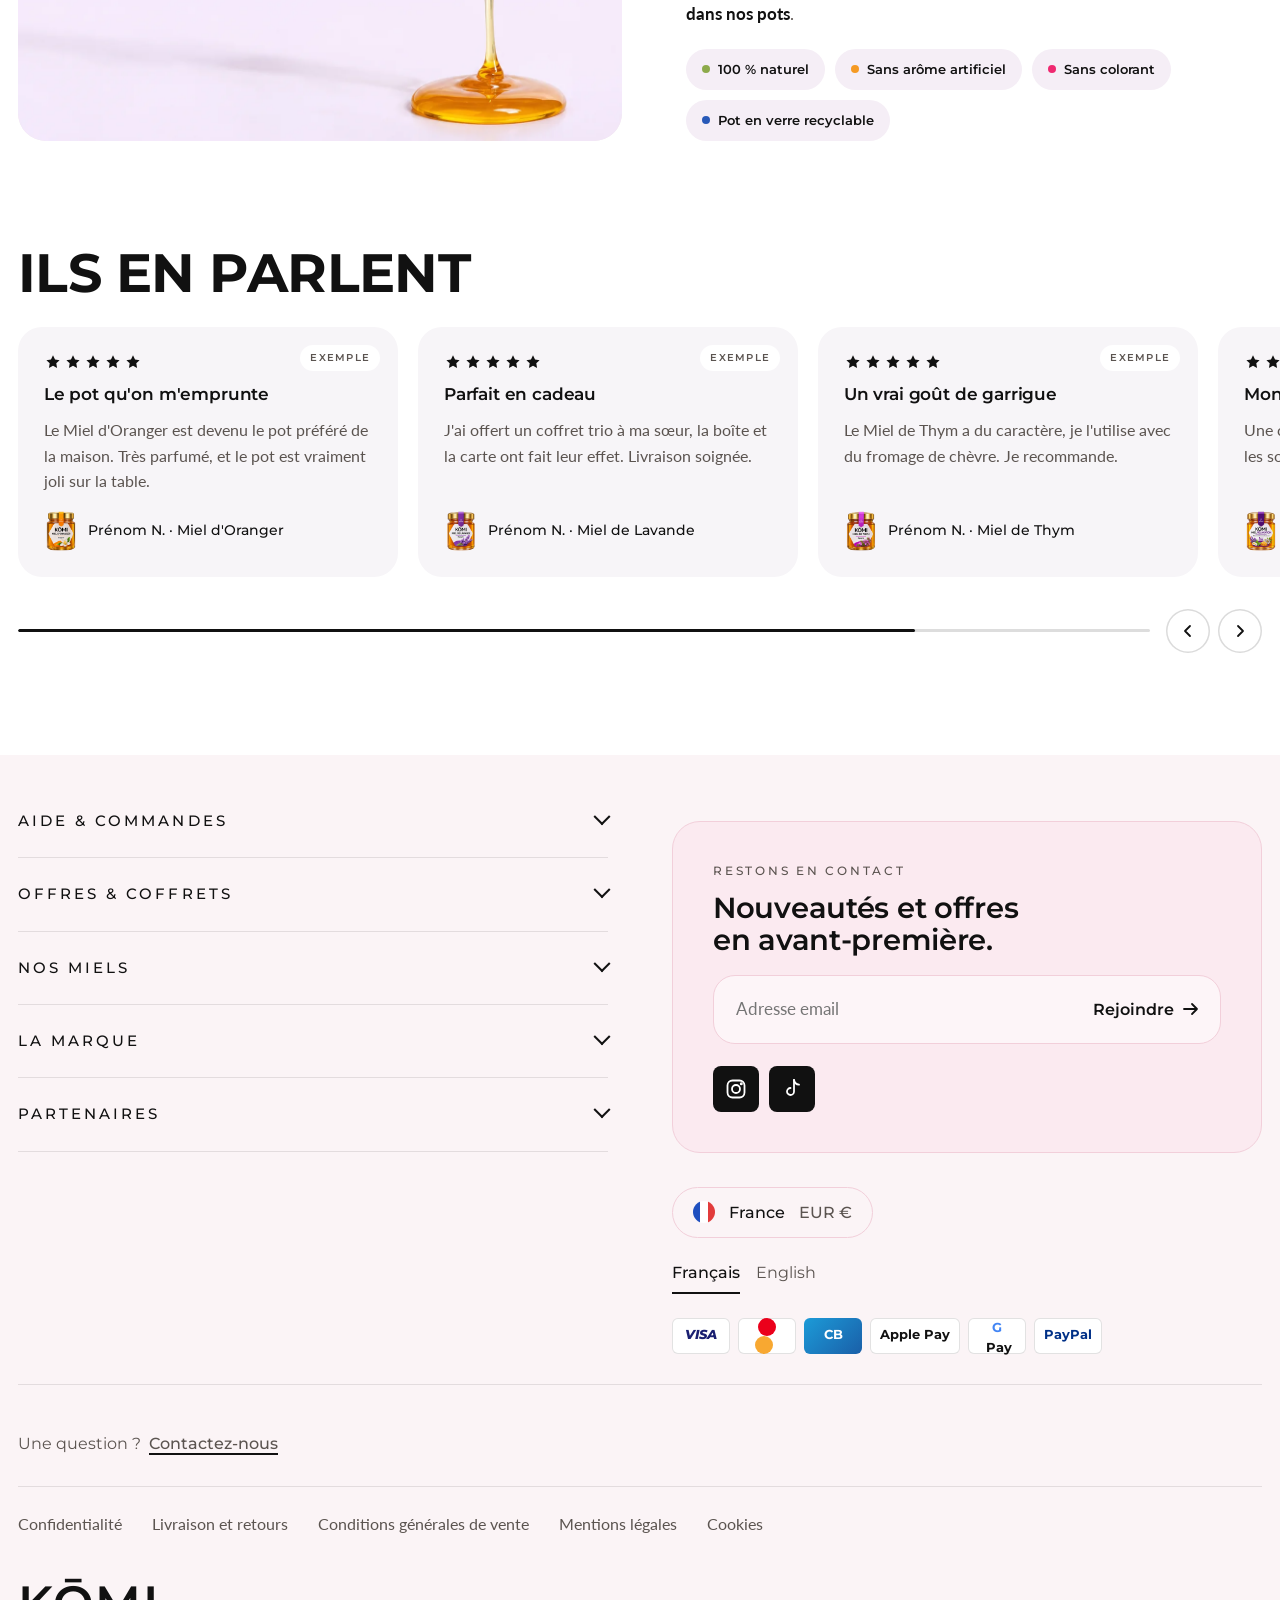
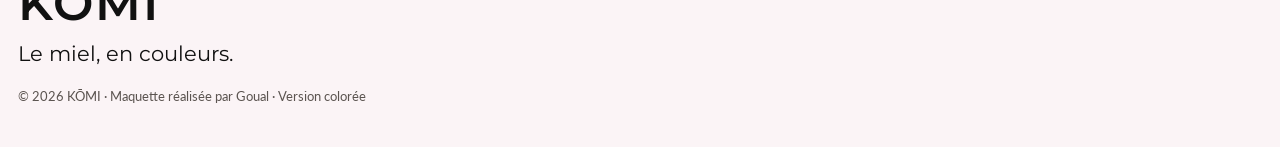
==== commit 1bcc6da3: "Luxe : carrousel photos dans le hero (+ présentoir) Co-Authored-By: Claude Opus 5.5 <noreply@anthrop" ====
--- a/luxe.html
+++ b/luxe.html
@@ -8,7 +8,7 @@
 <meta name="description" content="KŌMI, des miels premium accessibles. Dix références, une couleur par miel.">
 <link rel="preconnect" href="https://fonts.googleapis.com">
 <link rel="stylesheet" href="https://fonts.googleapis.com/css2?family=Montserrat:ital,wght@0,300;0,400;0,500;0,600;0,700;1,300;1,400&family=Lato:wght@400;700&display=swap">
-<link rel="stylesheet" href="assets/komi.css?v=1794984626">
+<link rel="stylesheet" href="assets/komi.css?v=1794985633">
 <style>
 /* Version « luxe » : beaucoup de blanc et de crème, la couleur n'arrive que par touches, typographie fine. */
 :root{--line:rgba(17,17,17,.1);--soft:#F3EEE6}
@@ -39,7 +39,14 @@
 .hero h1 em{display:block;font-weight:300;font-style:italic}
 .hero .btn{padding:17px 40px;font-size:1rem;border-radius:12px;font-weight:500}
 .hph{position:relative;z-index:1;margin-top:auto;line-height:0;max-width:96vw}
-.hph img{height:min(calc(100svh - 330px),680px);min-height:320px;width:auto;max-width:100%;object-fit:contain;display:block;animation:rise 1.4s cubic-bezier(.2,.7,.2,1) both .2s}
+.hph .stage{position:relative;height:min(calc(100svh - 330px),680px);min-height:320px;aspect-ratio:1334/1179;max-width:100%;animation:rise 1.4s cubic-bezier(.2,.7,.2,1) both .2s}
+.hph .stage img{position:absolute;inset:0;width:100%;height:100%;object-fit:contain;object-position:50% 100%;display:block;opacity:0;transition:opacity 1.1s ease,transform 6s ease}
+.hph .stage img.framed{object-fit:cover;border-radius:28px 28px 0 0;box-shadow:0 30px 60px -20px rgba(120,40,20,.35);transform:scale(.97)}
+.hph .stage img.on{opacity:1}
+.hph .stage img.framed.on{transform:scale(1)}
+.hdots{position:absolute;left:50%;bottom:calc(clamp(1.1rem,2.2vw,1.7rem) * 1.6 + 32px + 16px);transform:translateX(-50%);z-index:4;display:flex;gap:8px;line-height:0}
+.hdots button{width:9px;height:9px;padding:0;border:0;border-radius:99px;background:rgba(255,255,255,.6);box-shadow:0 1px 4px rgba(0,0,0,.2);cursor:pointer;transition:width .3s,background .3s}
+.hdots button[aria-current="true"]{width:26px;background:#fff}
 @keyframes rise{from{opacity:0;transform:translateY(40px)}}
 .htext>*{animation:rise 1s cubic-bezier(.2,.7,.2,1) both}
 .htext>*:nth-child(2){animation-delay:.08s}.htext>*:nth-child(3){animation-delay:.16s}
@@ -53,7 +60,7 @@
 @keyframes marq{to{transform:translateX(-50%)}}
 @media (prefers-reduced-motion:reduce){.hbg i{animation:none}}
 
-@media (max-width:900px){.hero{min-height:0}.hph{width:118vw;max-width:none;margin-top:28px}.hph img{width:100%;height:auto;min-height:0}}
+@media (max-width:900px){.hero{min-height:0}.hph{width:118vw;max-width:none;margin-top:28px}.hph .stage{width:100%;height:auto;min-height:0}.hph .stage img.framed{border-radius:22px 22px 0 0;left:9vw;right:9vw;width:auto}}
 /* ---------- titres de section, comme Feel ---------- */
 .big{font-family:var(--title);font-weight:700;text-transform:uppercase;letter-spacing:-.01em;line-height:1.05;font-size:clamp(2rem,4.6vw,3.4rem);margin:0}
 section.s{padding-block:clamp(64px,8vw,110px)}
@@ -219,7 +226,10 @@
     <h1>Un miel pour chaque instant <em>de votre journée</em></h1>
     <a class="btn dark" href="#boutique">Découvrir la collection</a>
   </div>
-  <div class="hph"><img src="img/hero-relaxation.webp" alt="Une femme souriante, les mains posées sur un pot de miel KŌMI Relaxation et sa boîte" fetchpriority="high"></div>
+  <div class="hph"><div class="stage" id="hstage">
+    <img class="on" src="img/hero-relaxation.webp" alt="Une femme souriante, les mains posées sur un pot de miel KŌMI Relaxation et sa boîte" fetchpriority="high">
+    <img class="framed" src="img/hero-presentoir.webp" alt="Les dix miels KŌMI sur un présentoir" loading="lazy">
+  </div><div class="hdots" id="hdots" role="tablist" aria-label="Photos"></div></div>
   <div class="marq" aria-hidden="true"><div id="marq"></div></div>
 </section>
 
@@ -316,7 +326,7 @@
   </div>
 </footer>
 
-<script src="assets/komi.js?v=1794984626"></script>
+<script src="assets/komi.js?v=1794985633"></script>
 <script>
 const P = id => byId(id);
 const short = p => p.name.replace(/^Miel (d'|de )/,"");
@@ -395,6 +405,18 @@
 $$(".rv").forEach(el=>io.observe(el));
 $("#nf").addEventListener("submit", e=>{ e.preventDefault(); const v = $("#nm").value.trim(), ok = $("#nok"); ok.hidden = false;
   ok.textContent = /.+@.+\..+/.test(v) ? "Merci, vous recevrez nos nouveautés." : "Entrez une adresse email complète, par exemple prenom@exemple.fr."; });
+
+/* hero : carrousel de photos (fondu automatique, points, glissé) */
+(()=>{const imgs=[...document.querySelectorAll("#hstage img")],dots=document.getElementById("hdots");if(imgs.length<2)return;
+let i=0,t;dots.innerHTML=imgs.map((_,k)=>`<button aria-label="Photo ${k+1}" aria-current="${k===0}"></button>`).join("");
+const bs=[...dots.children];
+const show=k=>{i=(k+imgs.length)%imgs.length;imgs.forEach((im,n)=>im.classList.toggle("on",n===i));bs.forEach((b,n)=>b.setAttribute("aria-current",String(n===i)));};
+const play=()=>{clearInterval(t);if(!matchMedia("(prefers-reduced-motion:reduce)").matches)t=setInterval(()=>show(i+1),5000);};
+bs.forEach((b,n)=>b.addEventListener("click",()=>{show(n);play();}));
+let sx=null;const st=document.getElementById("hstage");
+st.addEventListener("touchstart",e=>{sx=e.touches[0].clientX},{passive:true});
+st.addEventListener("touchend",e=>{if(sx===null)return;const dx=e.changedTouches[0].clientX-sx;sx=null;if(Math.abs(dx)>40){show(i+(dx<0?1:-1));play();}},{passive:true});
+play();})();
 </script>
 </body>
 </html>
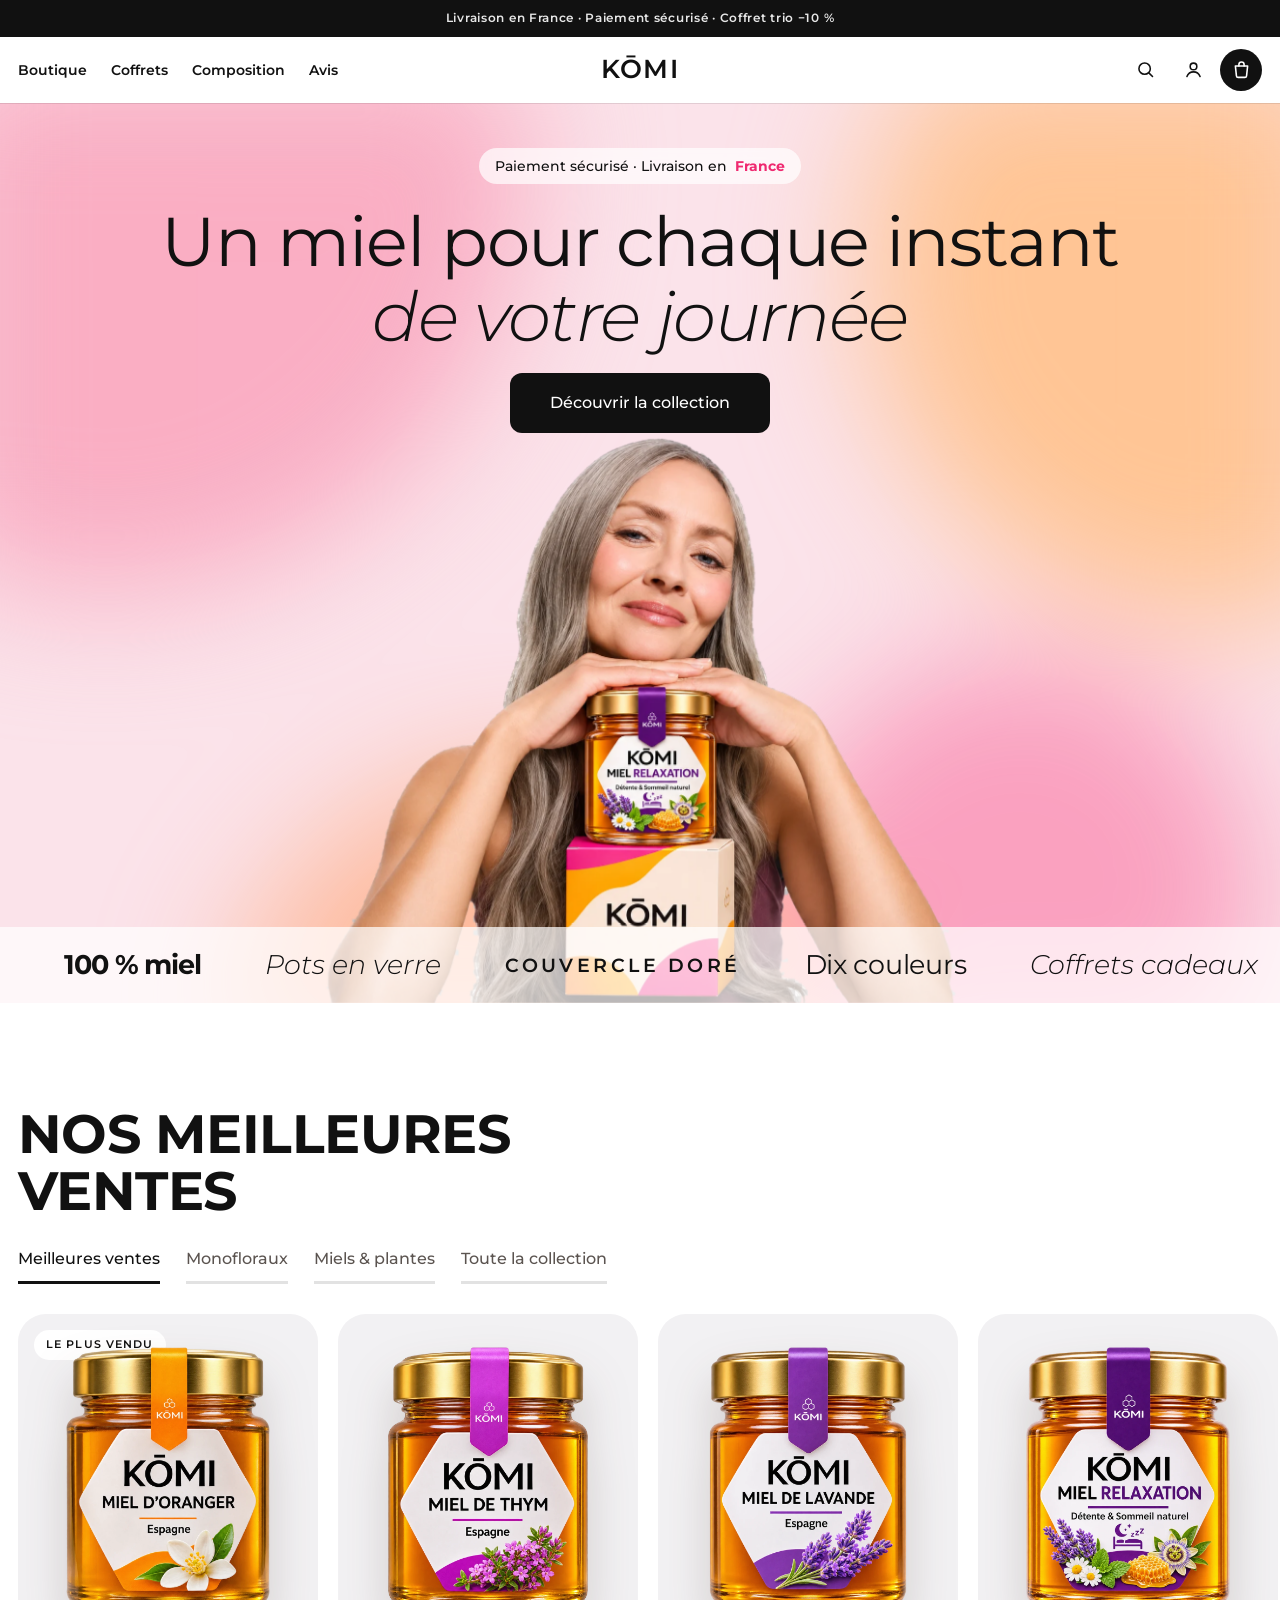
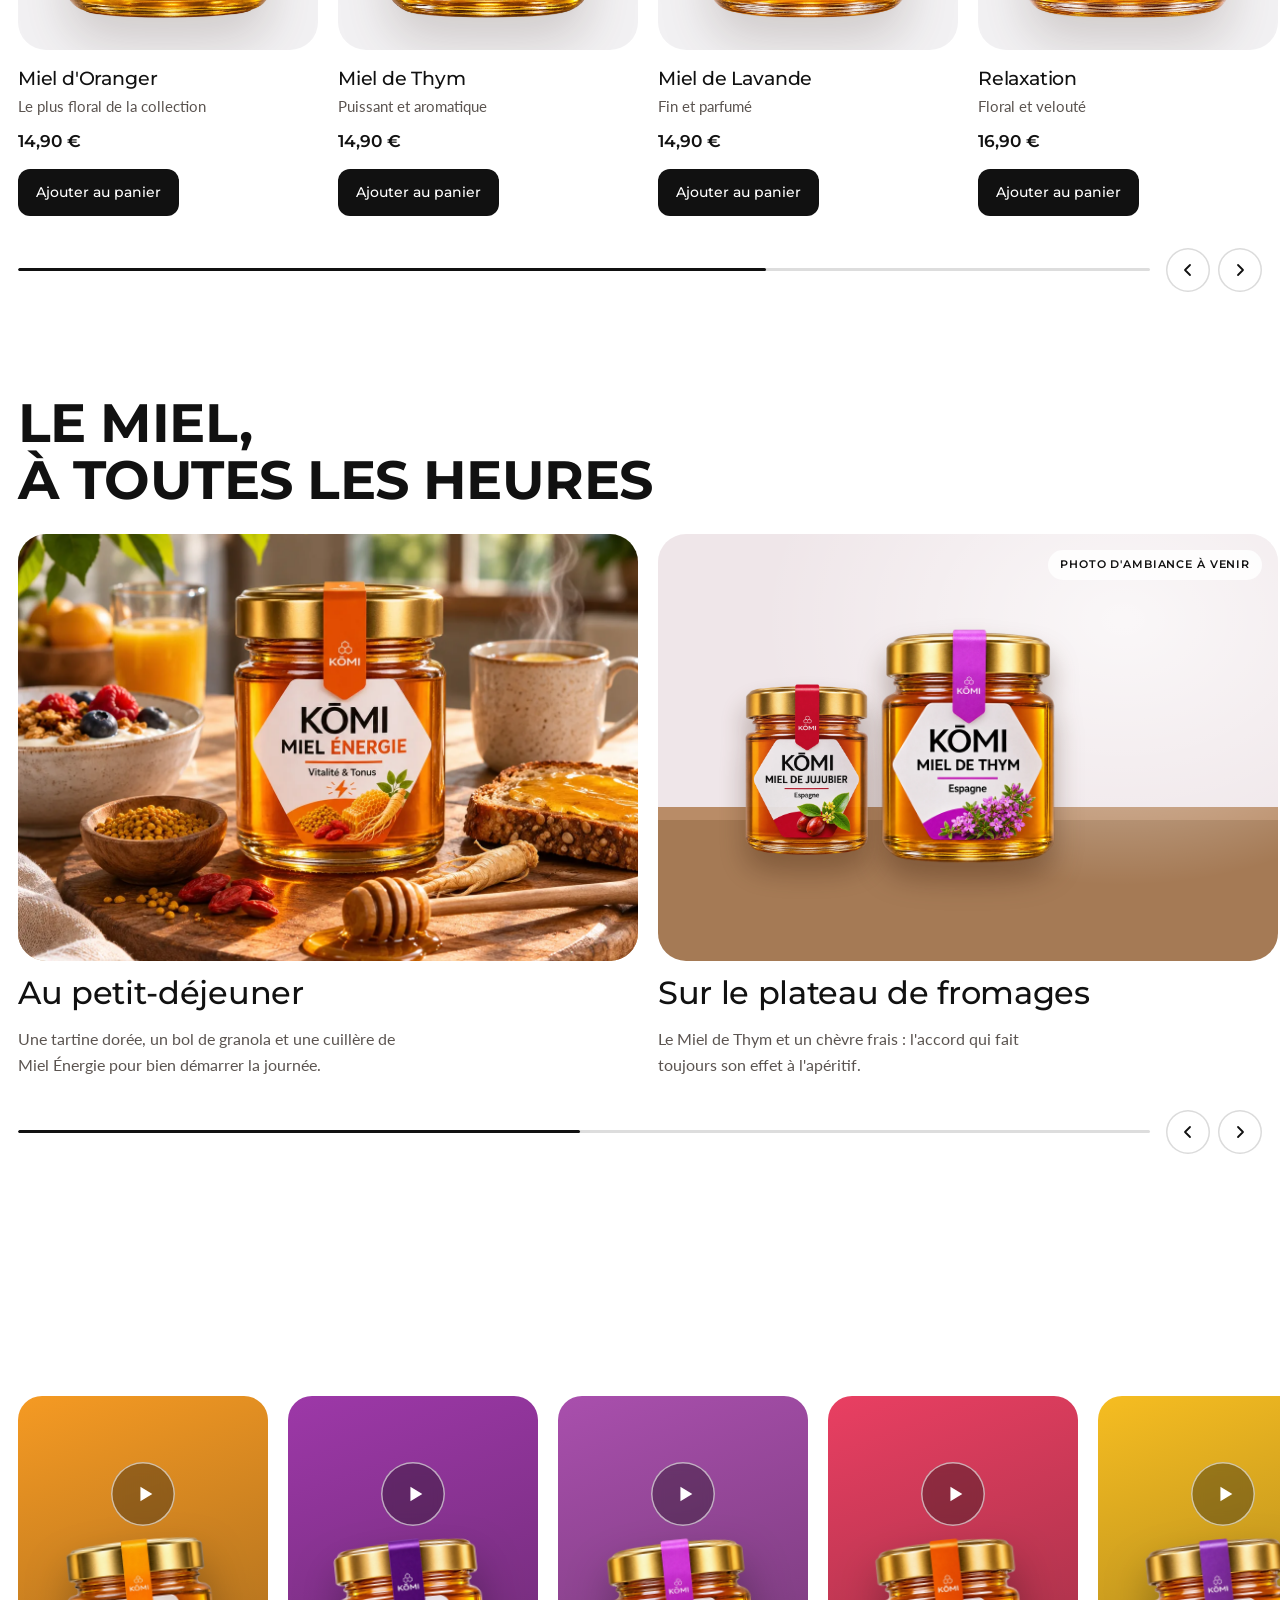
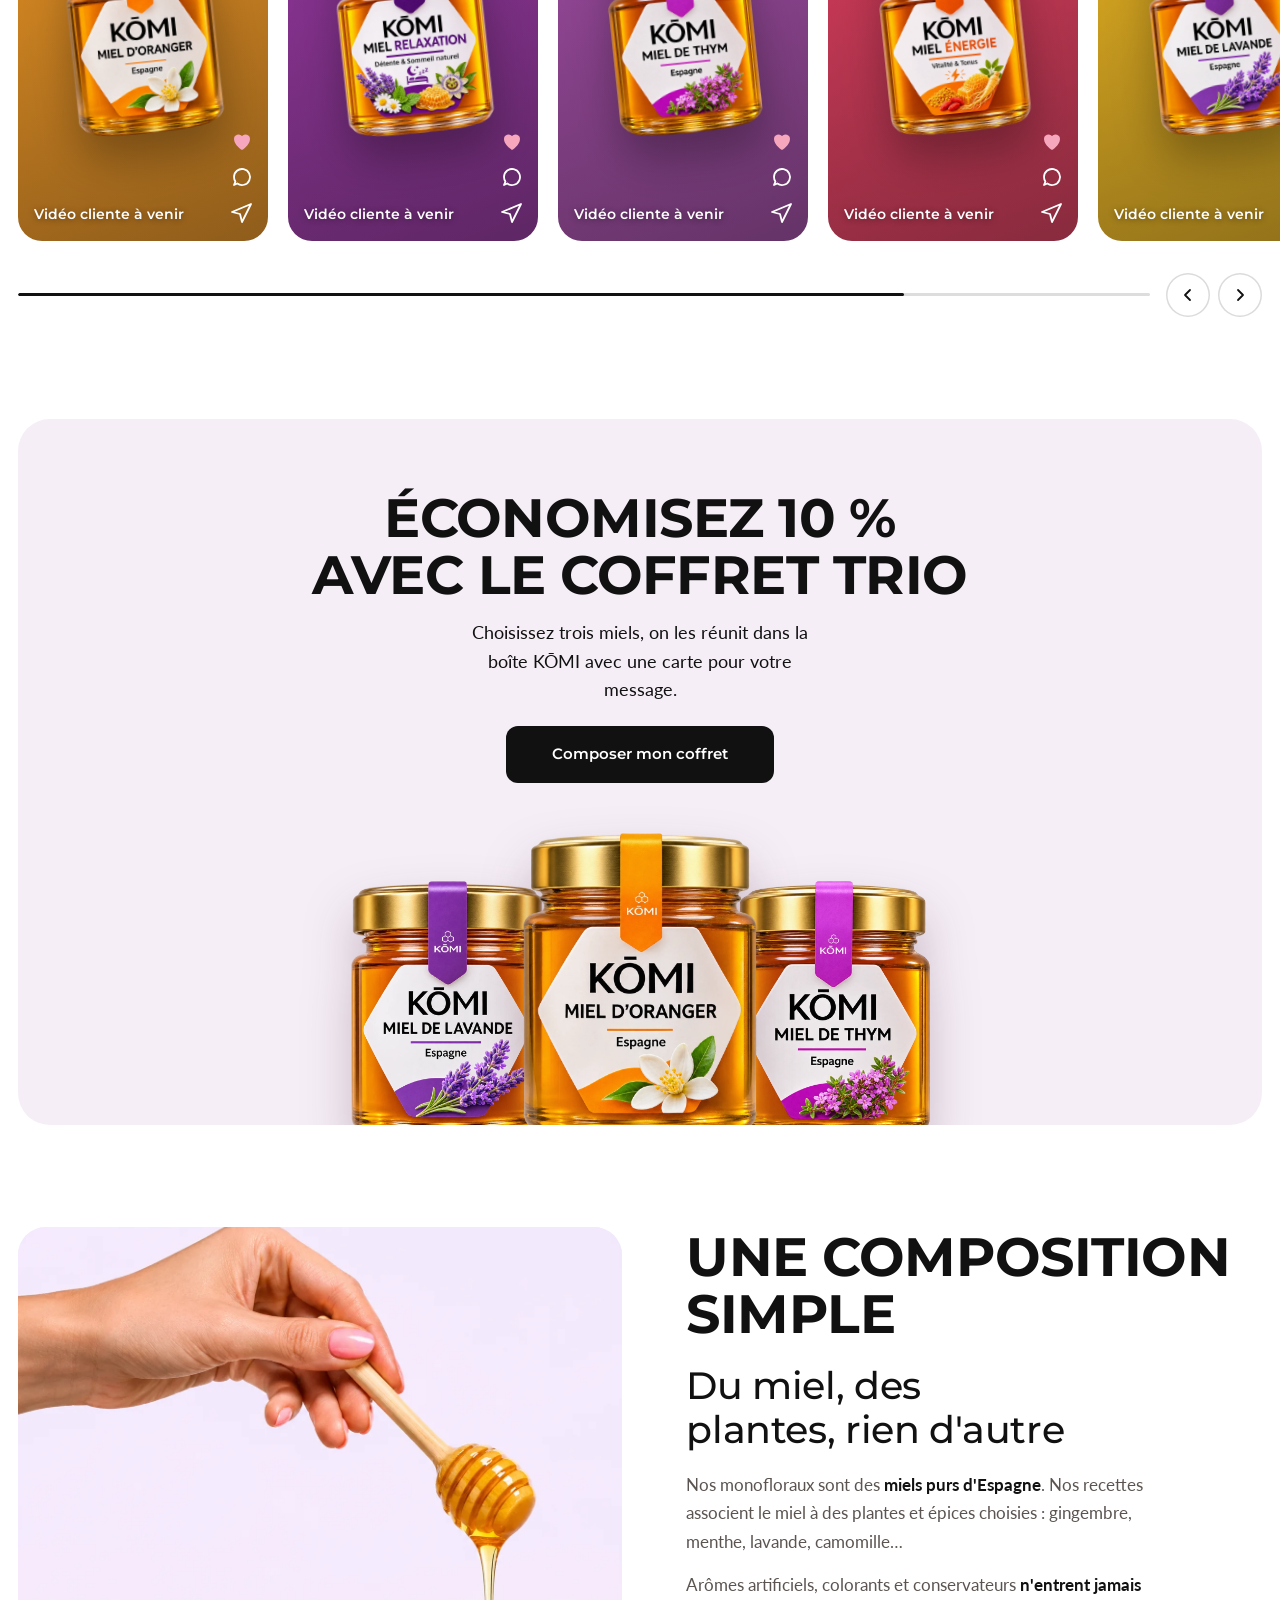
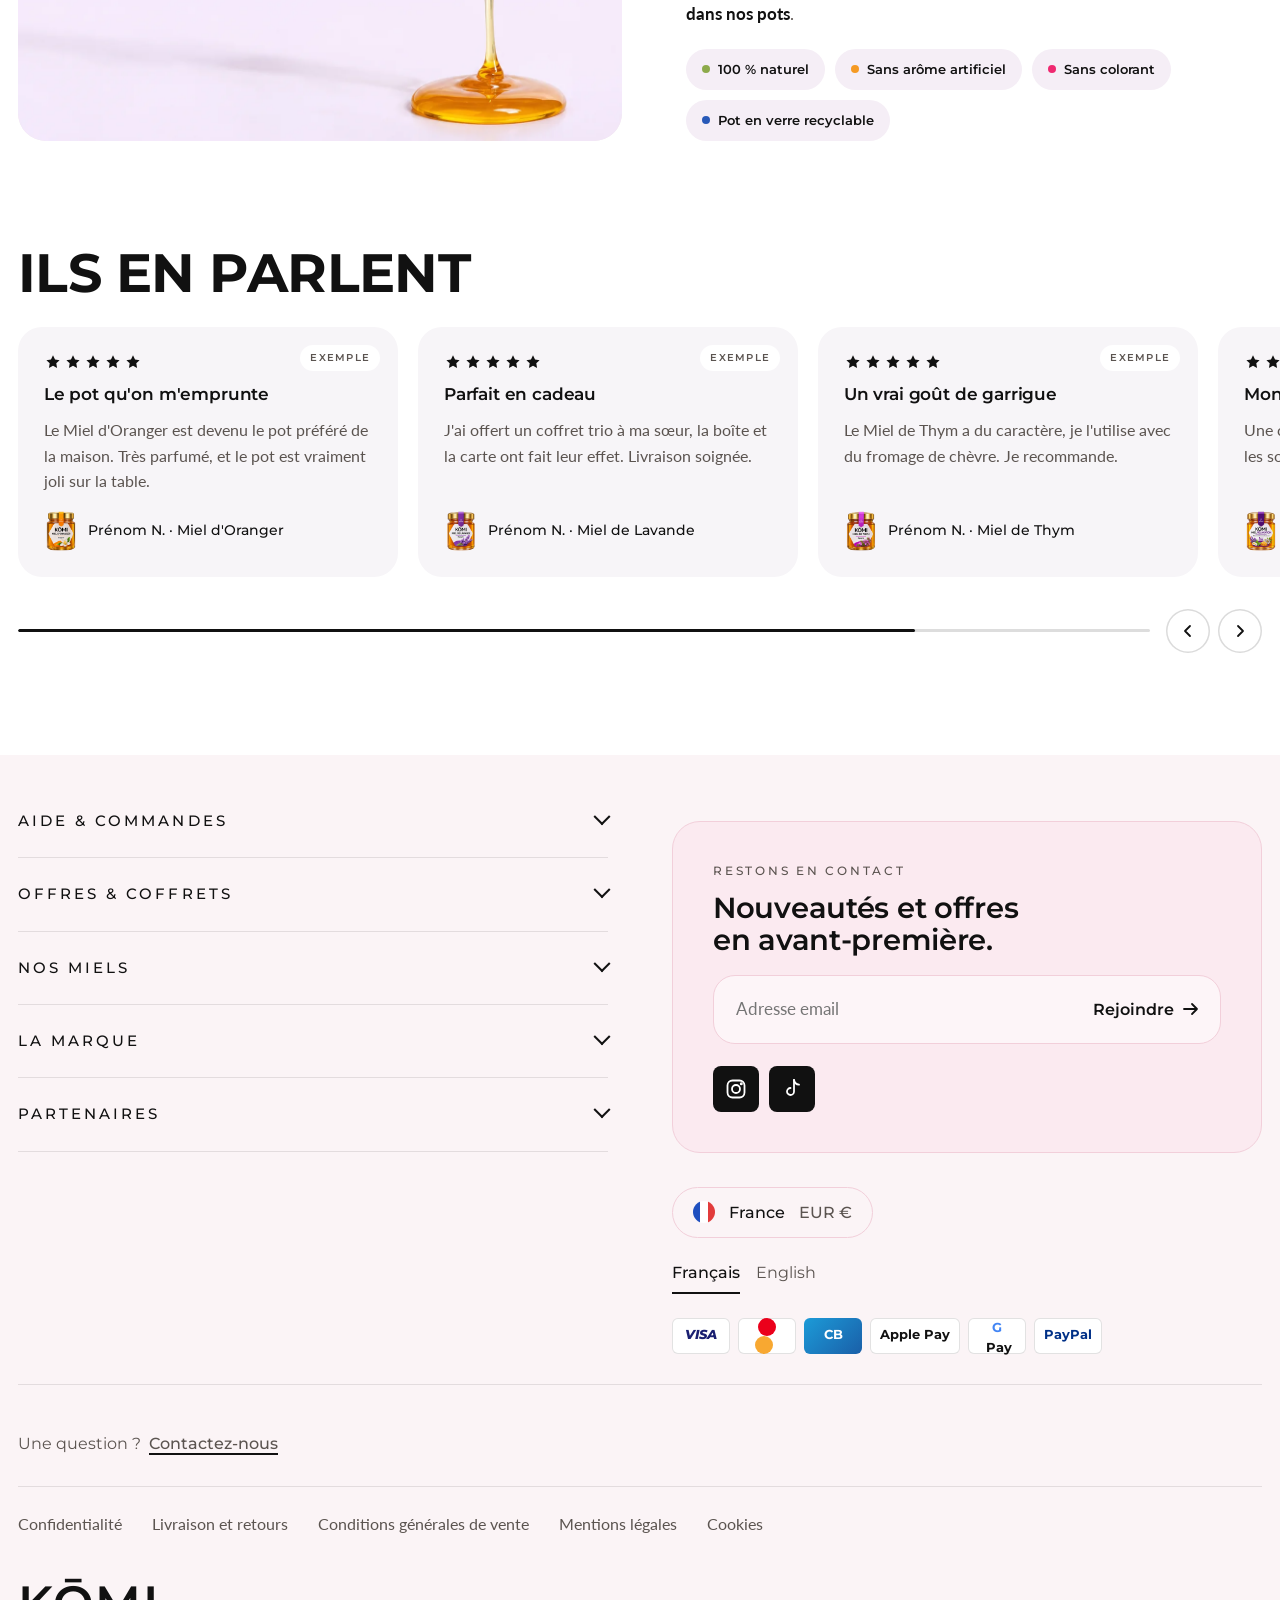
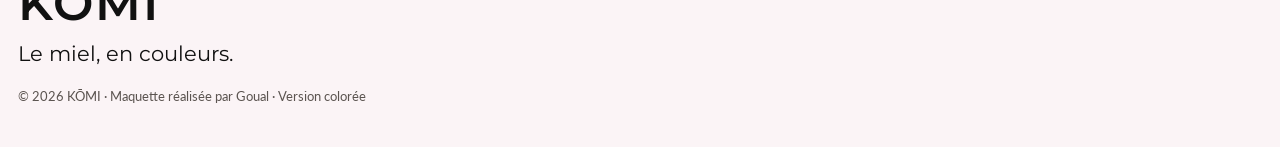
==== commit 8be4b09a: "Luxe : retrait de la photo présentoir du hero Co-Authored-By: Claude Opus 5.5 <noreply@anthropic.com" ====
--- a/luxe.html
+++ b/luxe.html
@@ -8,7 +8,7 @@
 <meta name="description" content="KŌMI, des miels premium accessibles. Dix références, une couleur par miel.">
 <link rel="preconnect" href="https://fonts.googleapis.com">
 <link rel="stylesheet" href="https://fonts.googleapis.com/css2?family=Montserrat:ital,wght@0,300;0,400;0,500;0,600;0,700;1,300;1,400&family=Lato:wght@400;700&display=swap">
-<link rel="stylesheet" href="assets/komi.css?v=1794985633">
+<link rel="stylesheet" href="assets/komi.css?v=1794986118">
 <style>
 /* Version « luxe » : beaucoup de blanc et de crème, la couleur n'arrive que par touches, typographie fine. */
 :root{--line:rgba(17,17,17,.1);--soft:#F3EEE6}
@@ -228,7 +228,6 @@
   </div>
   <div class="hph"><div class="stage" id="hstage">
     <img class="on" src="img/hero-relaxation.webp" alt="Une femme souriante, les mains posées sur un pot de miel KŌMI Relaxation et sa boîte" fetchpriority="high">
-    <img class="framed" src="img/hero-presentoir.webp" alt="Les dix miels KŌMI sur un présentoir" loading="lazy">
   </div><div class="hdots" id="hdots" role="tablist" aria-label="Photos"></div></div>
   <div class="marq" aria-hidden="true"><div id="marq"></div></div>
 </section>
@@ -326,7 +325,7 @@
   </div>
 </footer>
 
-<script src="assets/komi.js?v=1794985633"></script>
+<script src="assets/komi.js?v=1794986118"></script>
 <script>
 const P = id => byId(id);
 const short = p => p.name.replace(/^Miel (d'|de )/,"");
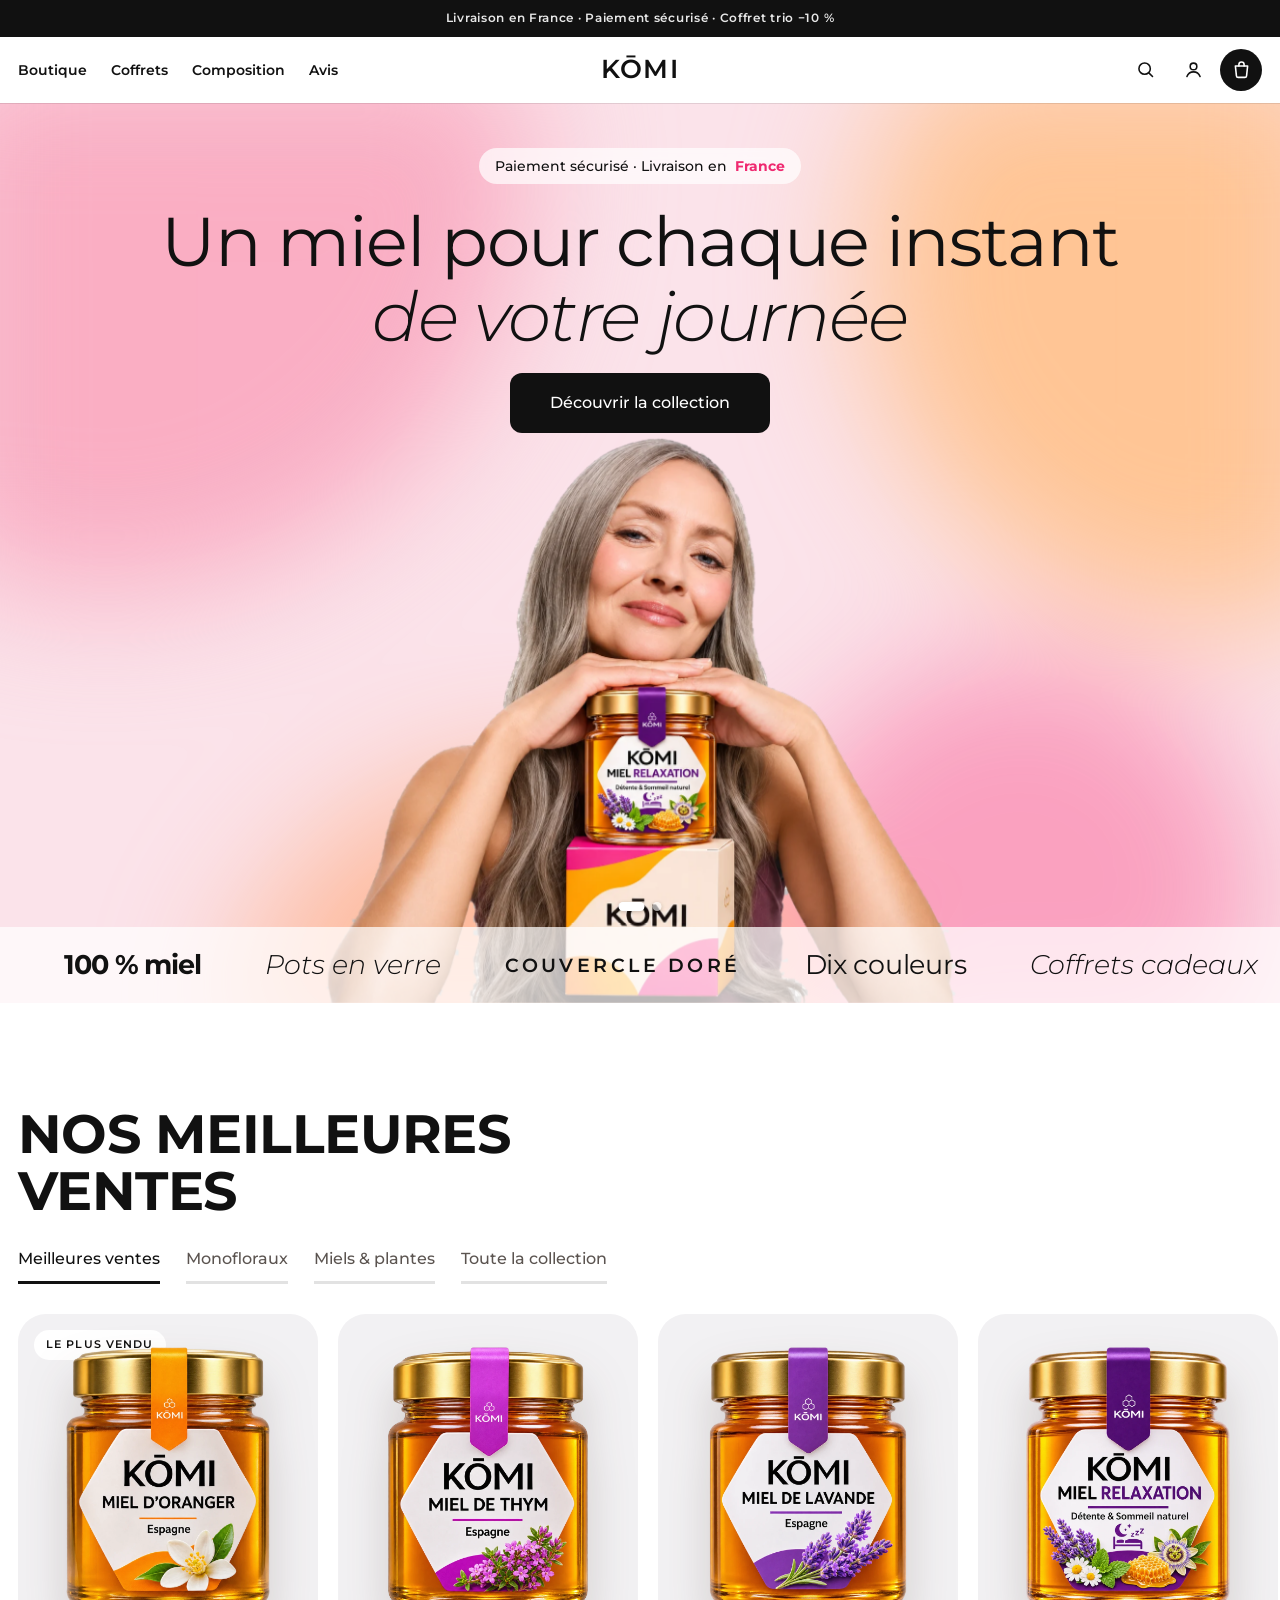
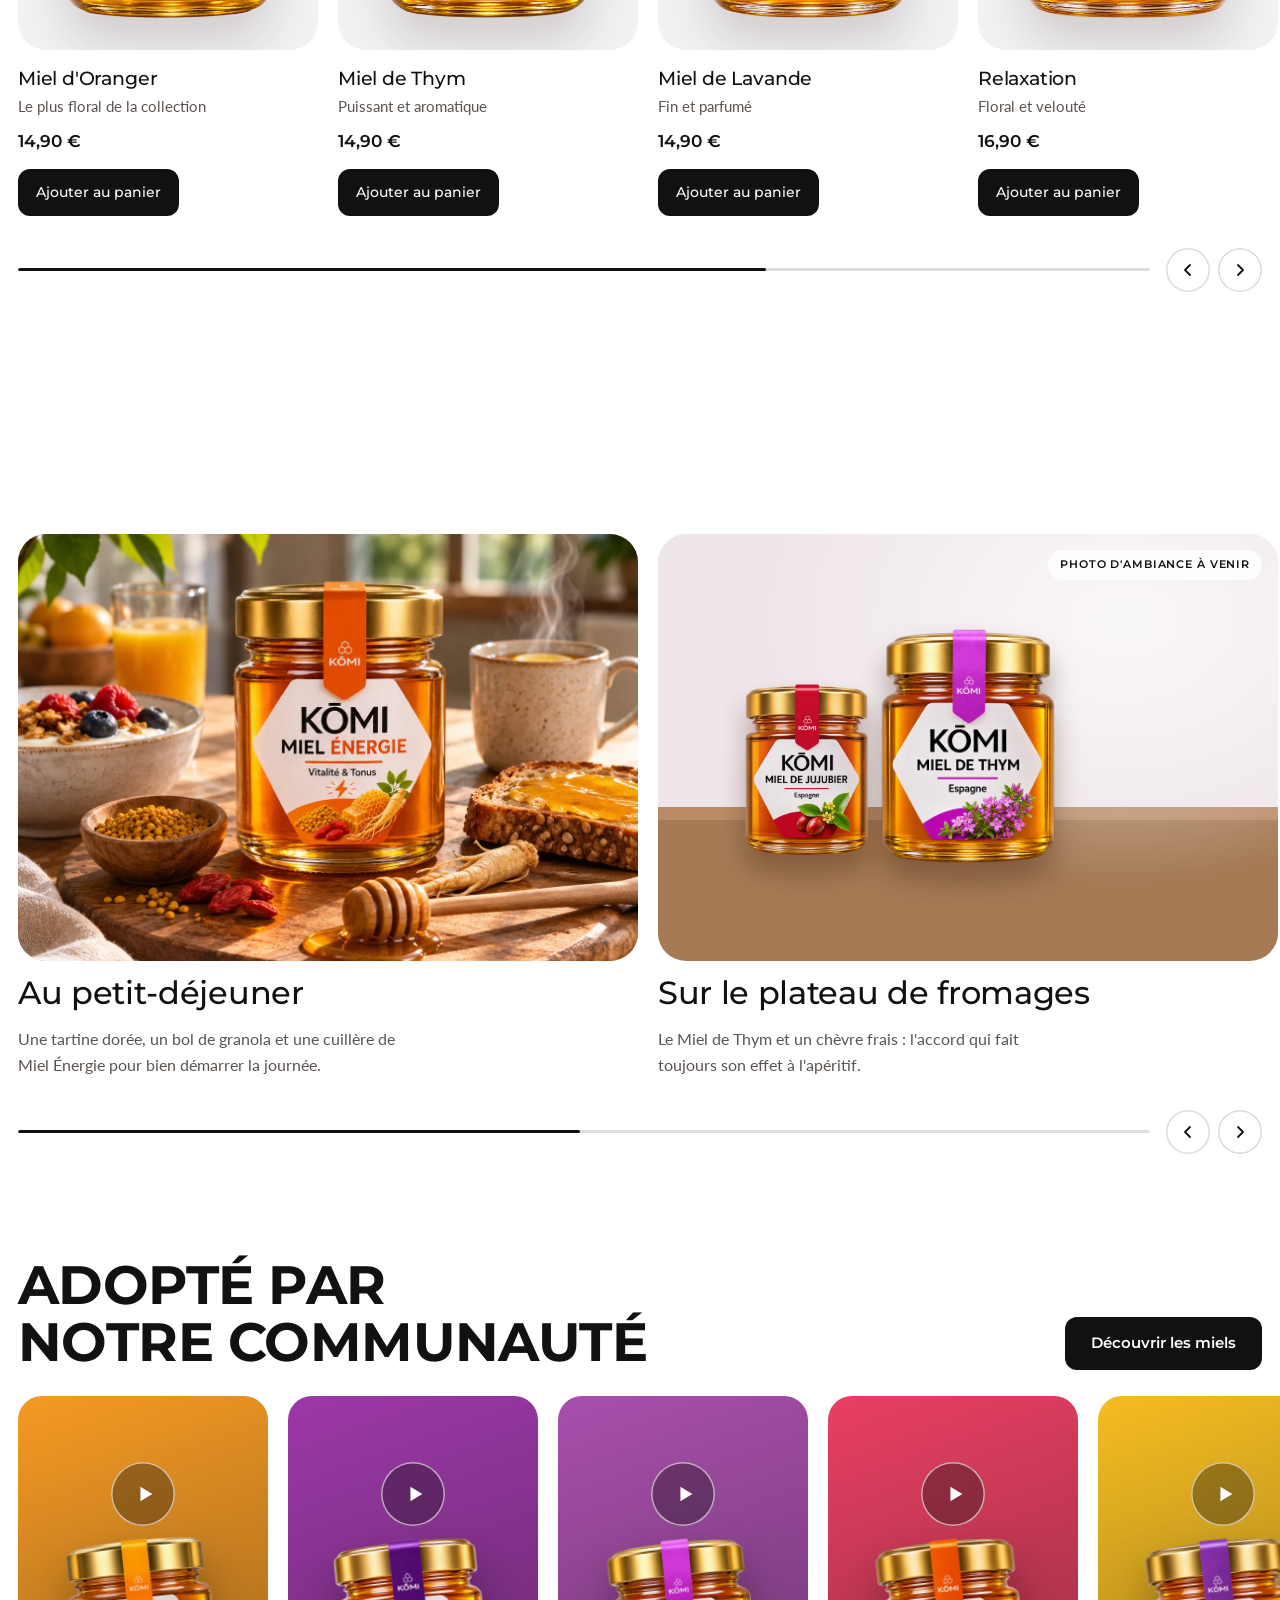
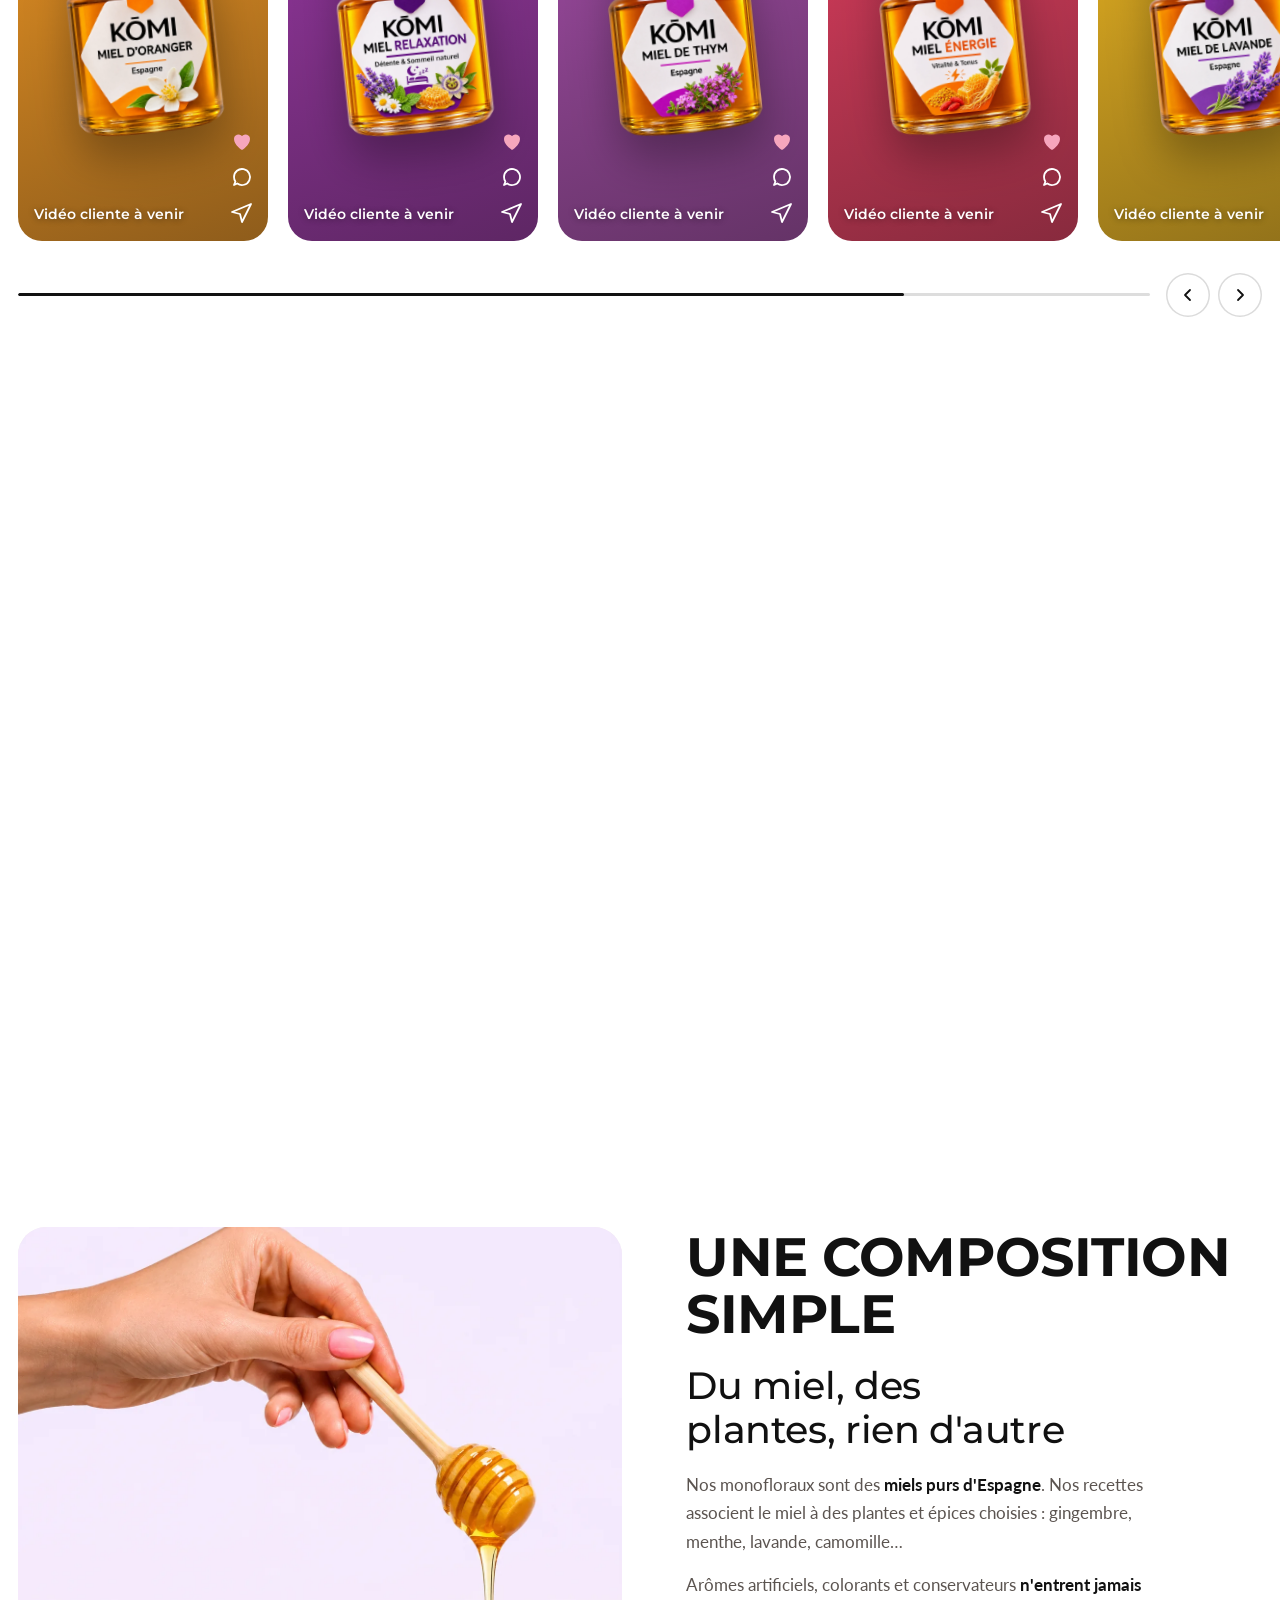
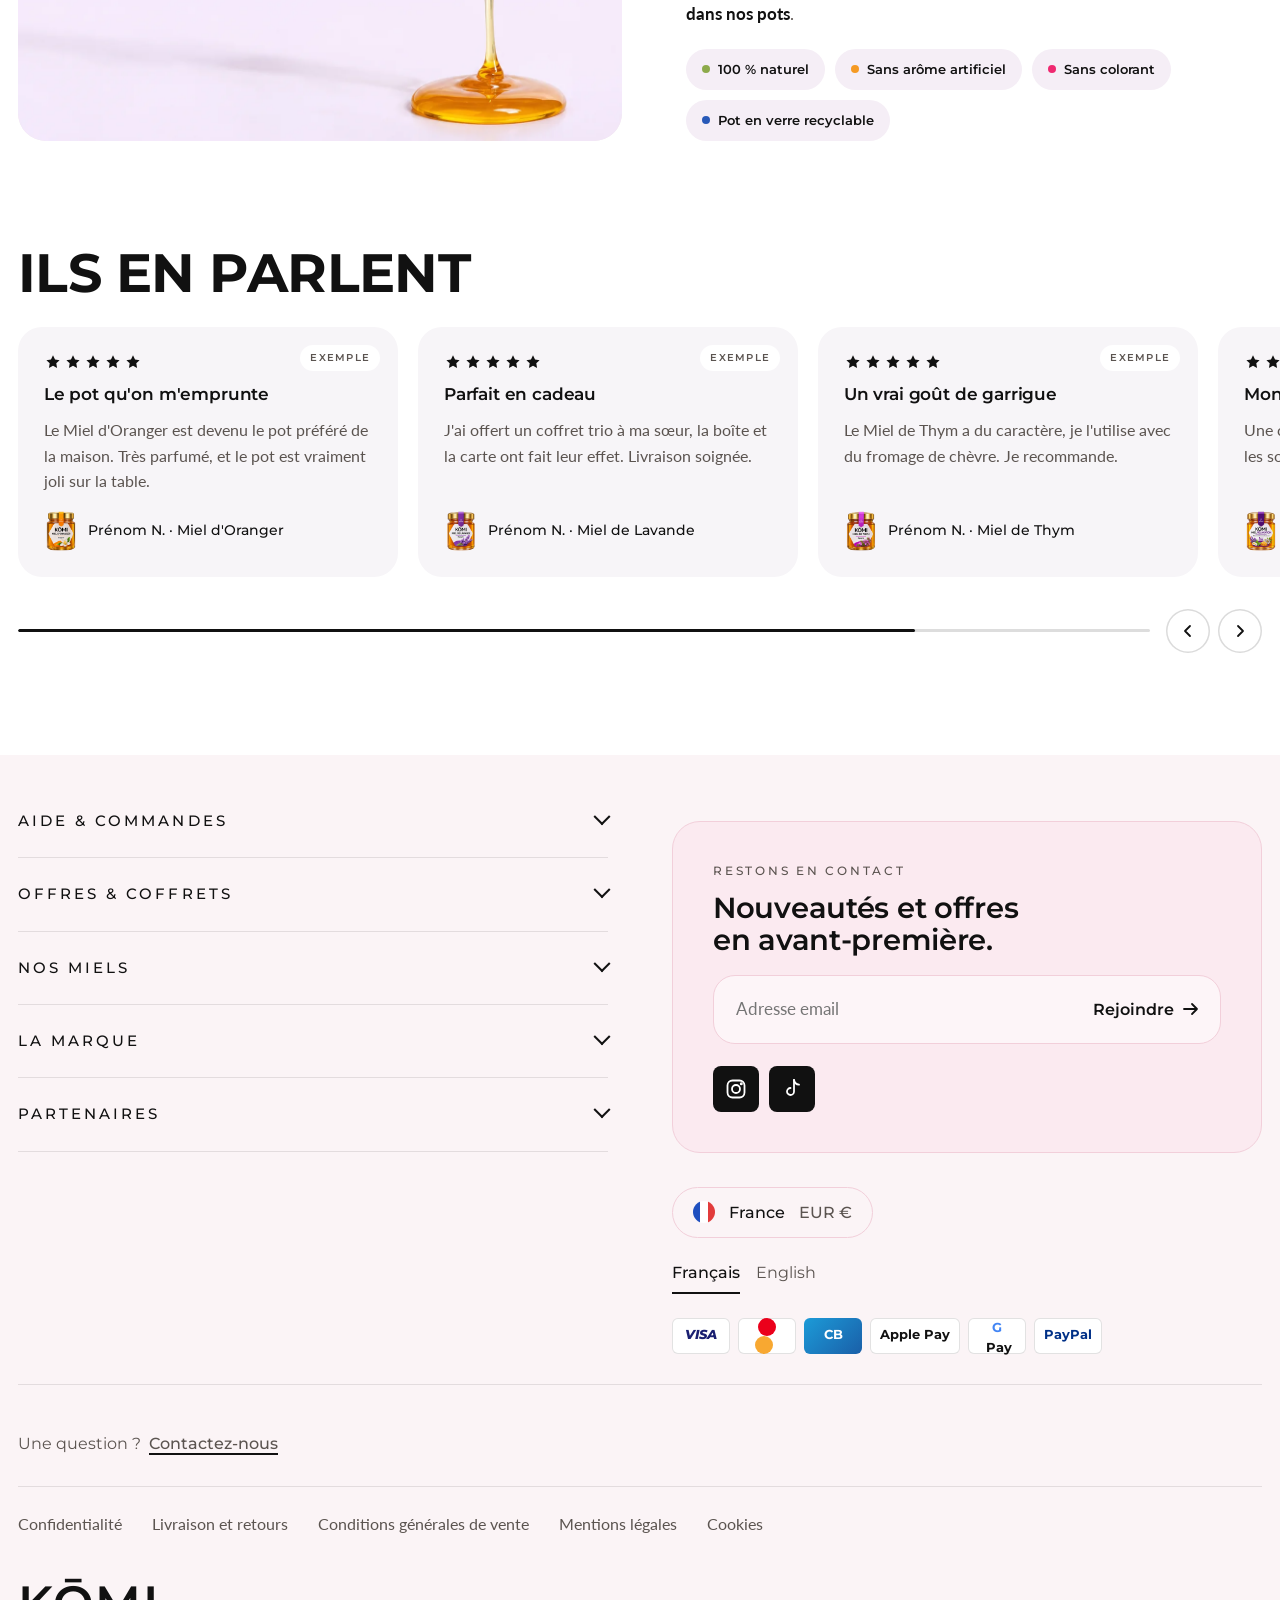
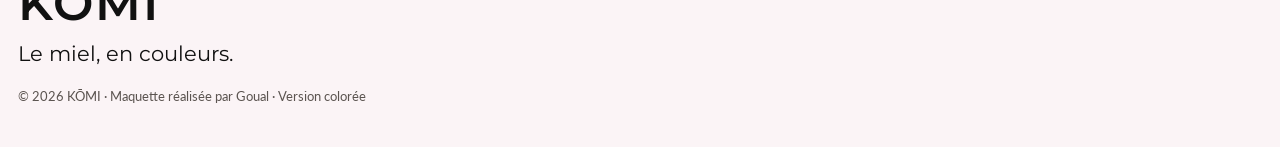
==== commit 545320c8: "Luxe : 2e slide hero plein cadre (collection) Co-Authored-By: Claude Opus 5.5 <noreply@anthropic.com" ====
--- a/luxe.html
+++ b/luxe.html
@@ -8,7 +8,7 @@
 <meta name="description" content="KŌMI, des miels premium accessibles. Dix références, une couleur par miel.">
 <link rel="preconnect" href="https://fonts.googleapis.com">
 <link rel="stylesheet" href="https://fonts.googleapis.com/css2?family=Montserrat:ital,wght@0,300;0,400;0,500;0,600;0,700;1,300;1,400&family=Lato:wght@400;700&display=swap">
-<link rel="stylesheet" href="assets/komi.css?v=1794986118">
+<link rel="stylesheet" href="assets/komi.css?v=1794986357">
 <style>
 /* Version « luxe » : beaucoup de blanc et de crème, la couleur n'arrive que par touches, typographie fine. */
 :root{--line:rgba(17,17,17,.1);--soft:#F3EEE6}
@@ -44,6 +44,17 @@
 .hph .stage img.framed{object-fit:cover;border-radius:28px 28px 0 0;box-shadow:0 30px 60px -20px rgba(120,40,20,.35);transform:scale(.97)}
 .hph .stage img.on{opacity:1}
 .hph .stage img.framed.on{transform:scale(1)}
+.hfull{position:absolute;inset:0;z-index:1;opacity:0;transition:opacity 1.1s ease}
+.hfull img{width:100%;height:100%;object-fit:cover;object-position:50% 62%;transform:scale(1.06);transition:transform 6s ease}
+.hfull.on{opacity:1}.hfull.on img{transform:scale(1)}
+.hfull::after{content:"";position:absolute;inset:0;background:linear-gradient(180deg,rgba(255,244,236,.85) 0%,rgba(255,244,236,.55) 22%,rgba(255,244,236,0) 42%)}
+@media (max-width:900px){.hfull img{object-position:50% 70%}}
+@media (min-width:901px){
+  .hfull{background:url(img/hero-collection.webp) 50% 30%/cover}
+  .hfull::before{content:"";position:absolute;inset:0;backdrop-filter:blur(36px) saturate(1.15);-webkit-backdrop-filter:blur(36px) saturate(1.15)}
+  .hfull img{position:absolute;left:50%;bottom:0;height:min(calc(100% - 370px),640px);width:auto;aspect-ratio:941/700;object-position:50% 68%;border-radius:28px 28px 0 0;box-shadow:0 30px 70px -20px rgba(120,30,40,.45);transform:translateX(-50%) scale(.97);transform-origin:50% 100%}
+  .hfull.on img{transform:translateX(-50%) scale(1)}
+}
 .hdots{position:absolute;left:50%;bottom:calc(clamp(1.1rem,2.2vw,1.7rem) * 1.6 + 32px + 16px);transform:translateX(-50%);z-index:4;display:flex;gap:8px;line-height:0}
 .hdots button{width:9px;height:9px;padding:0;border:0;border-radius:99px;background:rgba(255,255,255,.6);box-shadow:0 1px 4px rgba(0,0,0,.2);cursor:pointer;transition:width .3s,background .3s}
 .hdots button[aria-current="true"]{width:26px;background:#fff}
@@ -221,13 +232,14 @@
 <main>
 <section class="hero" id="hero" aria-label="KŌMI">
   <div class="hbg" aria-hidden="true"><i></i><i></i><i></i><i></i></div>
+  <div class="hfull" data-hs="1"><img src="img/hero-collection.webp" alt="Les dix miels KŌMI sur un présentoir, fleurs d'oranger" loading="lazy"></div>
   <div class="htext">
     <span class="pill">Paiement sécurisé · Livraison en <b>France</b></span>
     <h1>Un miel pour chaque instant <em>de votre journée</em></h1>
     <a class="btn dark" href="#boutique">Découvrir la collection</a>
   </div>
   <div class="hph"><div class="stage" id="hstage">
-    <img class="on" src="img/hero-relaxation.webp" alt="Une femme souriante, les mains posées sur un pot de miel KŌMI Relaxation et sa boîte" fetchpriority="high">
+    <img class="on" data-hs="0" src="img/hero-relaxation.webp" alt="Une femme souriante, les mains posées sur un pot de miel KŌMI Relaxation et sa boîte" fetchpriority="high">
   </div><div class="hdots" id="hdots" role="tablist" aria-label="Photos"></div></div>
   <div class="marq" aria-hidden="true"><div id="marq"></div></div>
 </section>
@@ -325,7 +337,7 @@
   </div>
 </footer>
 
-<script src="assets/komi.js?v=1794986118"></script>
+<script src="assets/komi.js?v=1794986357"></script>
 <script>
 const P = id => byId(id);
 const short = p => p.name.replace(/^Miel (d'|de )/,"");
@@ -406,13 +418,13 @@
   ok.textContent = /.+@.+\..+/.test(v) ? "Merci, vous recevrez nos nouveautés." : "Entrez une adresse email complète, par exemple prenom@exemple.fr."; });
 
 /* hero : carrousel de photos (fondu automatique, points, glissé) */
-(()=>{const imgs=[...document.querySelectorAll("#hstage img")],dots=document.getElementById("hdots");if(imgs.length<2)return;
+(()=>{const imgs=[...document.querySelectorAll("#hero [data-hs]")].sort((a,b)=>a.dataset.hs-b.dataset.hs),dots=document.getElementById("hdots");if(imgs.length<2)return;
 let i=0,t;dots.innerHTML=imgs.map((_,k)=>`<button aria-label="Photo ${k+1}" aria-current="${k===0}"></button>`).join("");
 const bs=[...dots.children];
 const show=k=>{i=(k+imgs.length)%imgs.length;imgs.forEach((im,n)=>im.classList.toggle("on",n===i));bs.forEach((b,n)=>b.setAttribute("aria-current",String(n===i)));};
 const play=()=>{clearInterval(t);if(!matchMedia("(prefers-reduced-motion:reduce)").matches)t=setInterval(()=>show(i+1),5000);};
 bs.forEach((b,n)=>b.addEventListener("click",()=>{show(n);play();}));
-let sx=null;const st=document.getElementById("hstage");
+let sx=null;const st=document.getElementById("hero");
 st.addEventListener("touchstart",e=>{sx=e.touches[0].clientX},{passive:true});
 st.addEventListener("touchend",e=>{if(sx===null)return;const dx=e.changedTouches[0].clientX-sx;sx=null;if(Math.abs(dx)>40){show(i+(dx<0?1:-1));play();}},{passive:true});
 play();})();
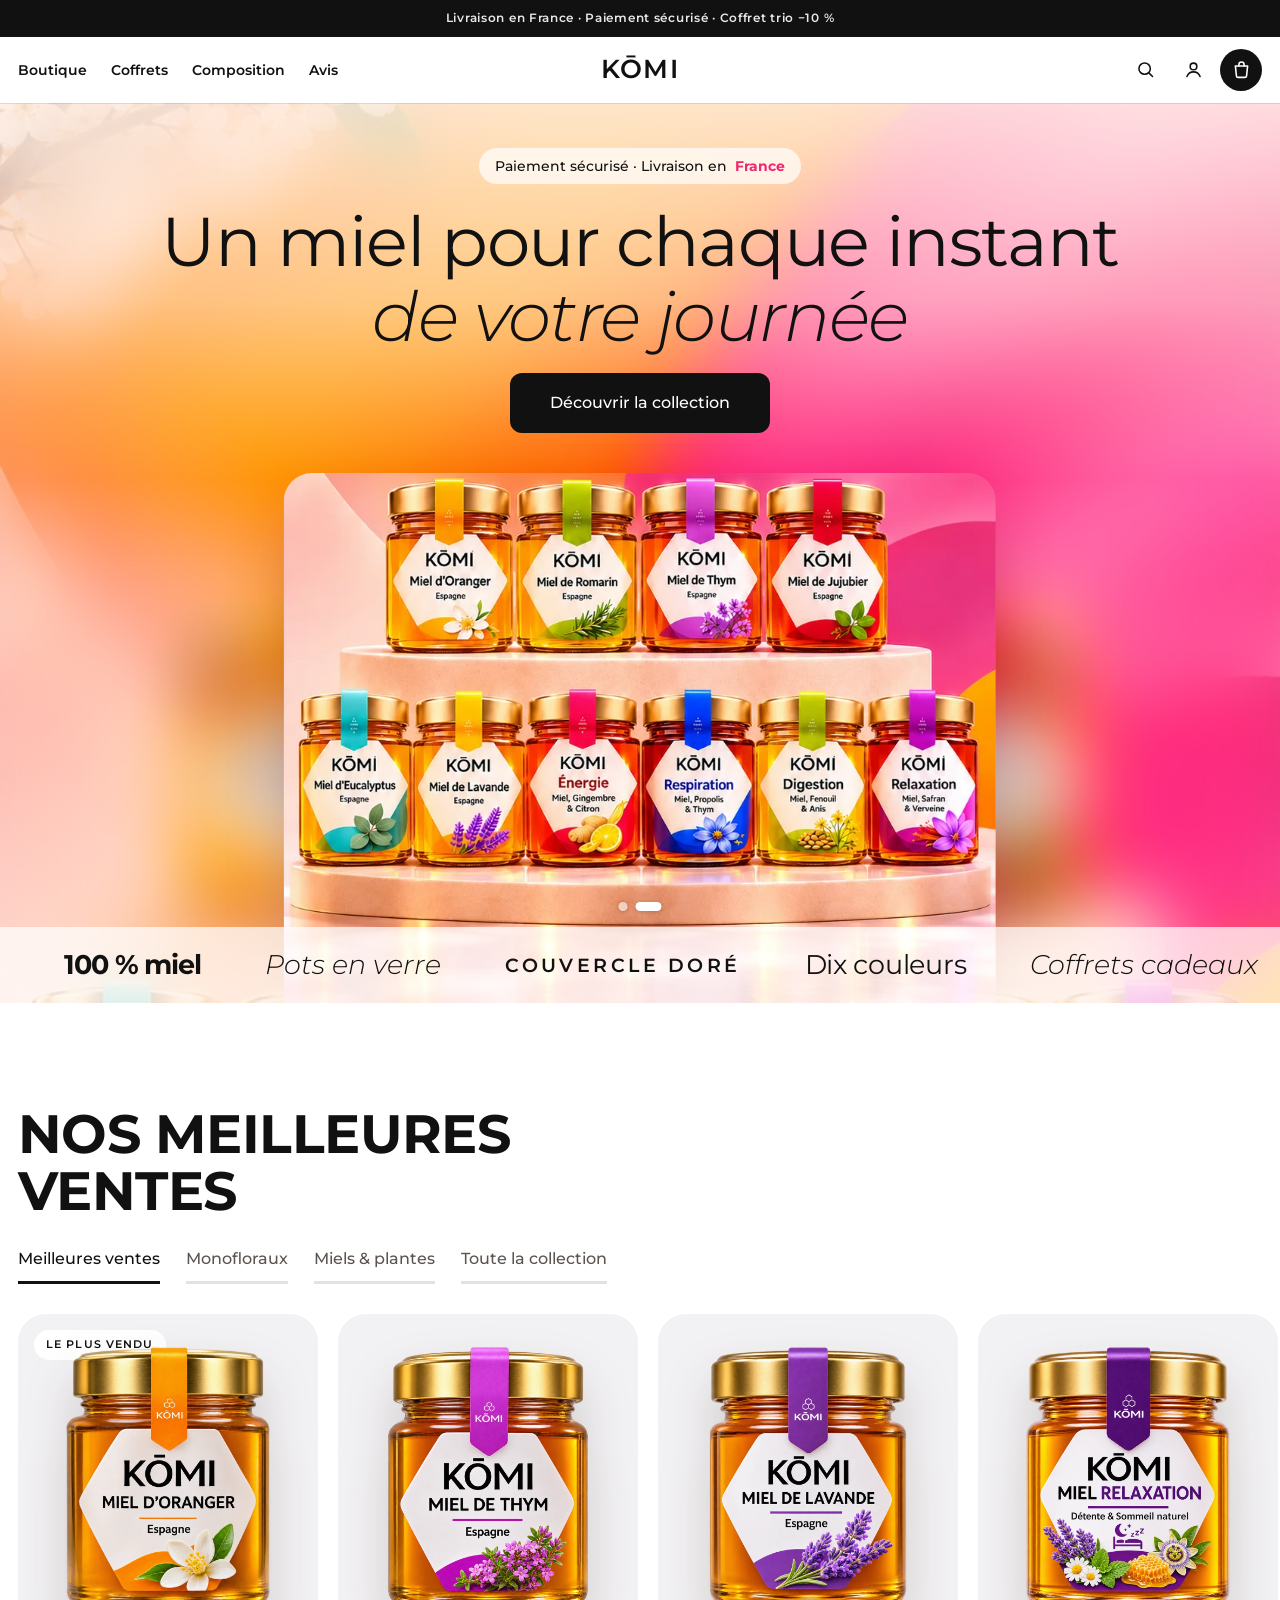
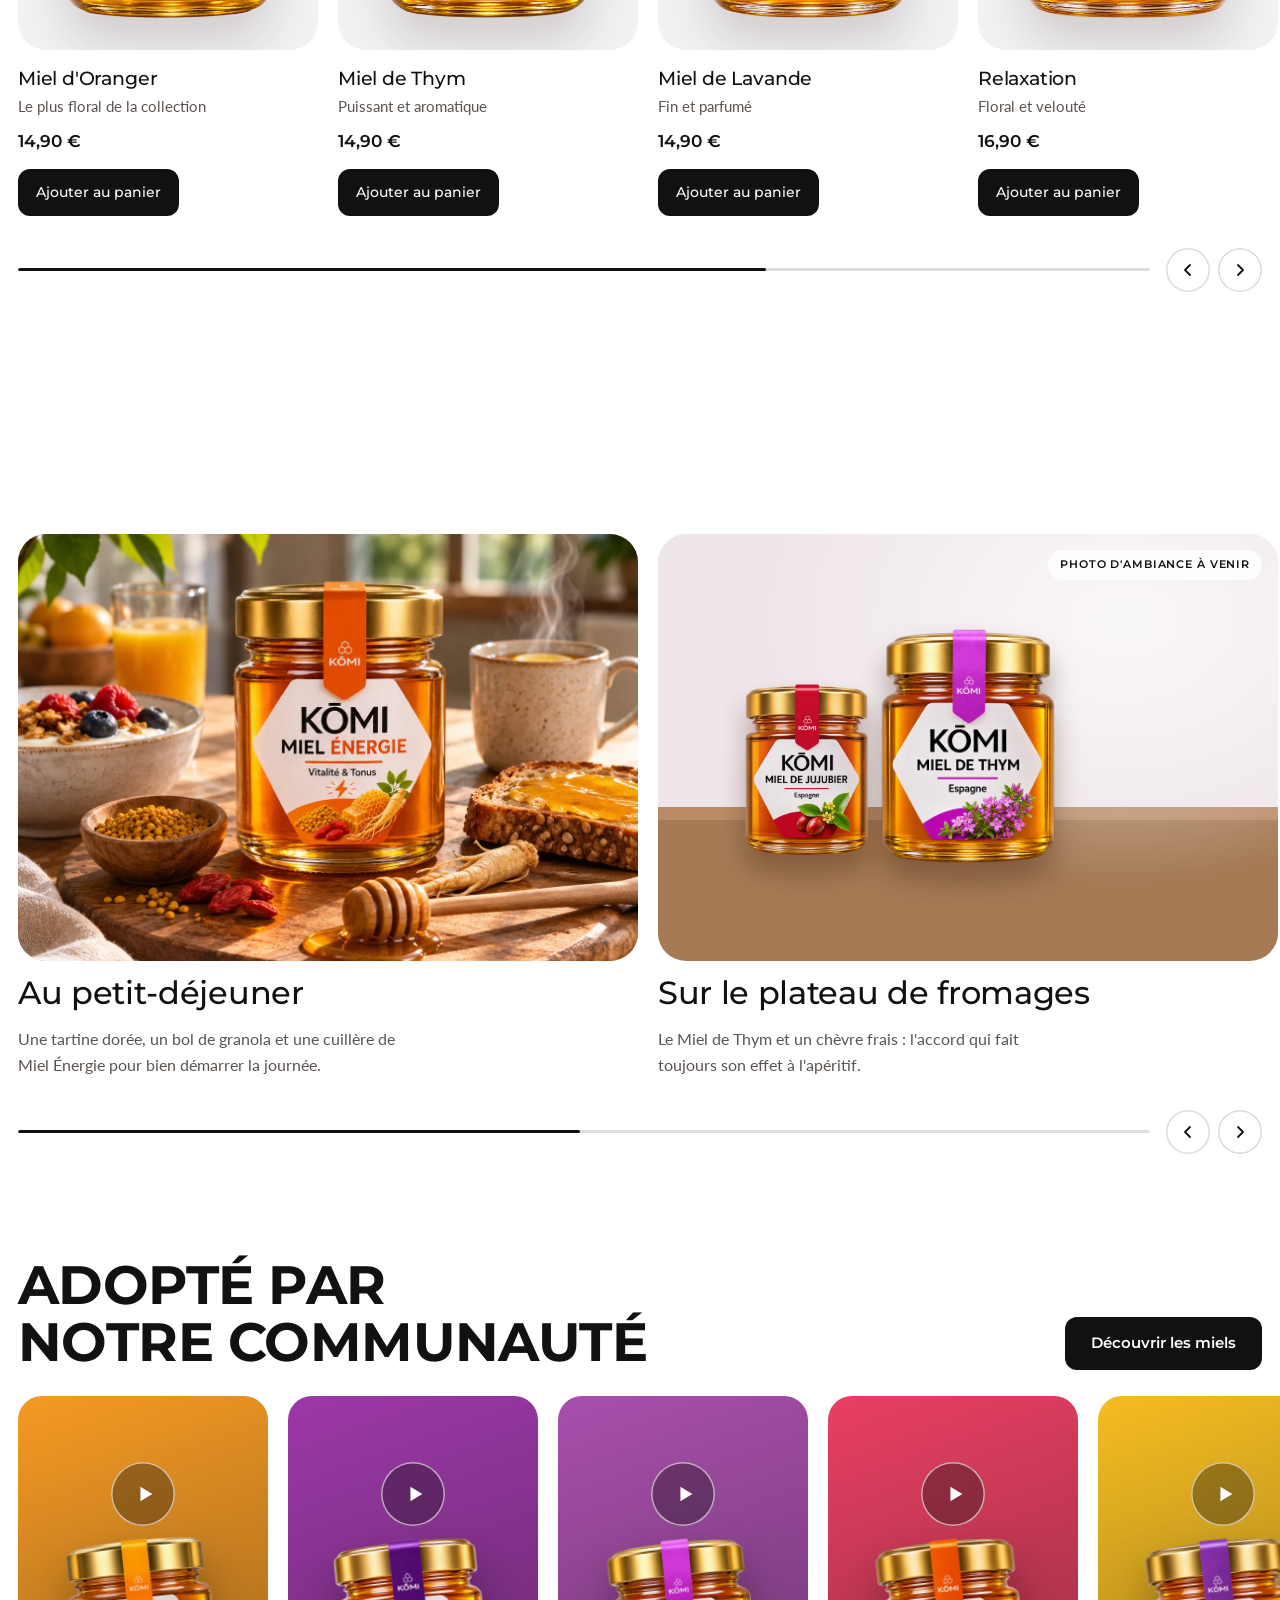
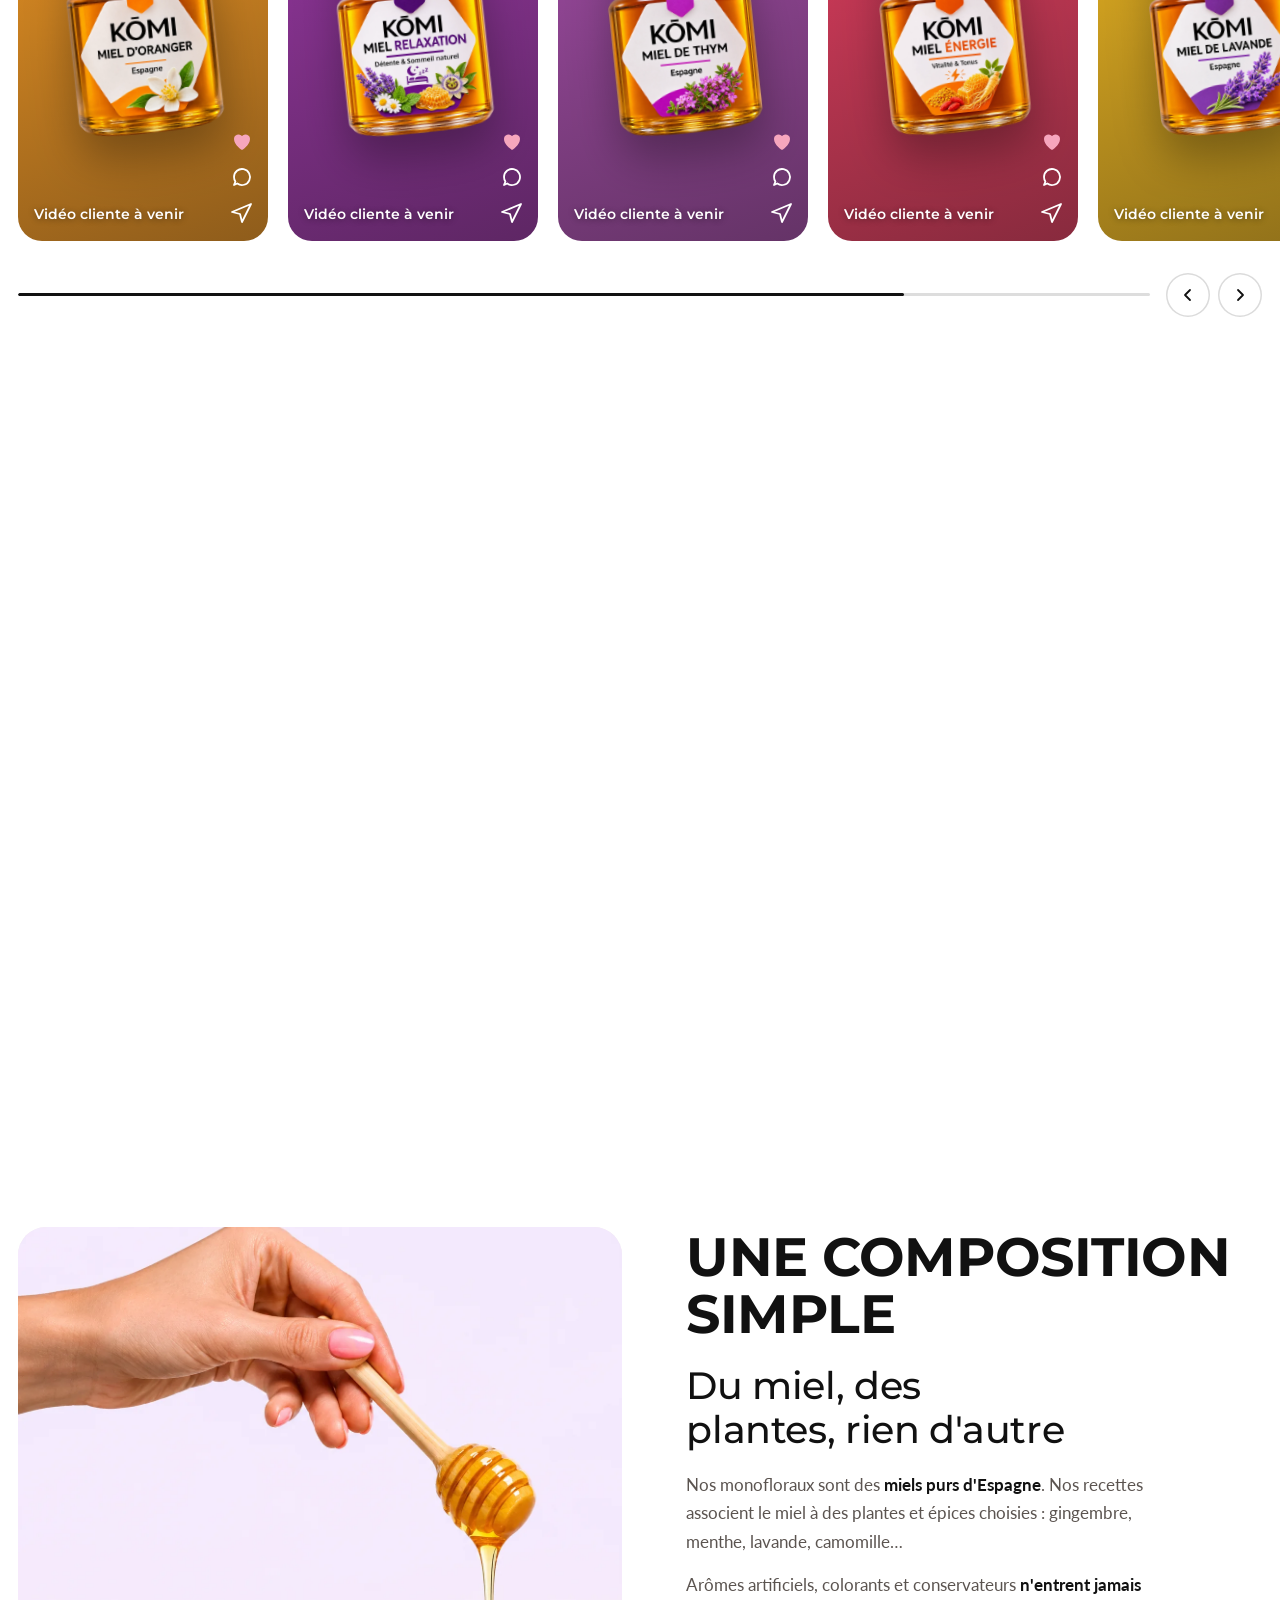
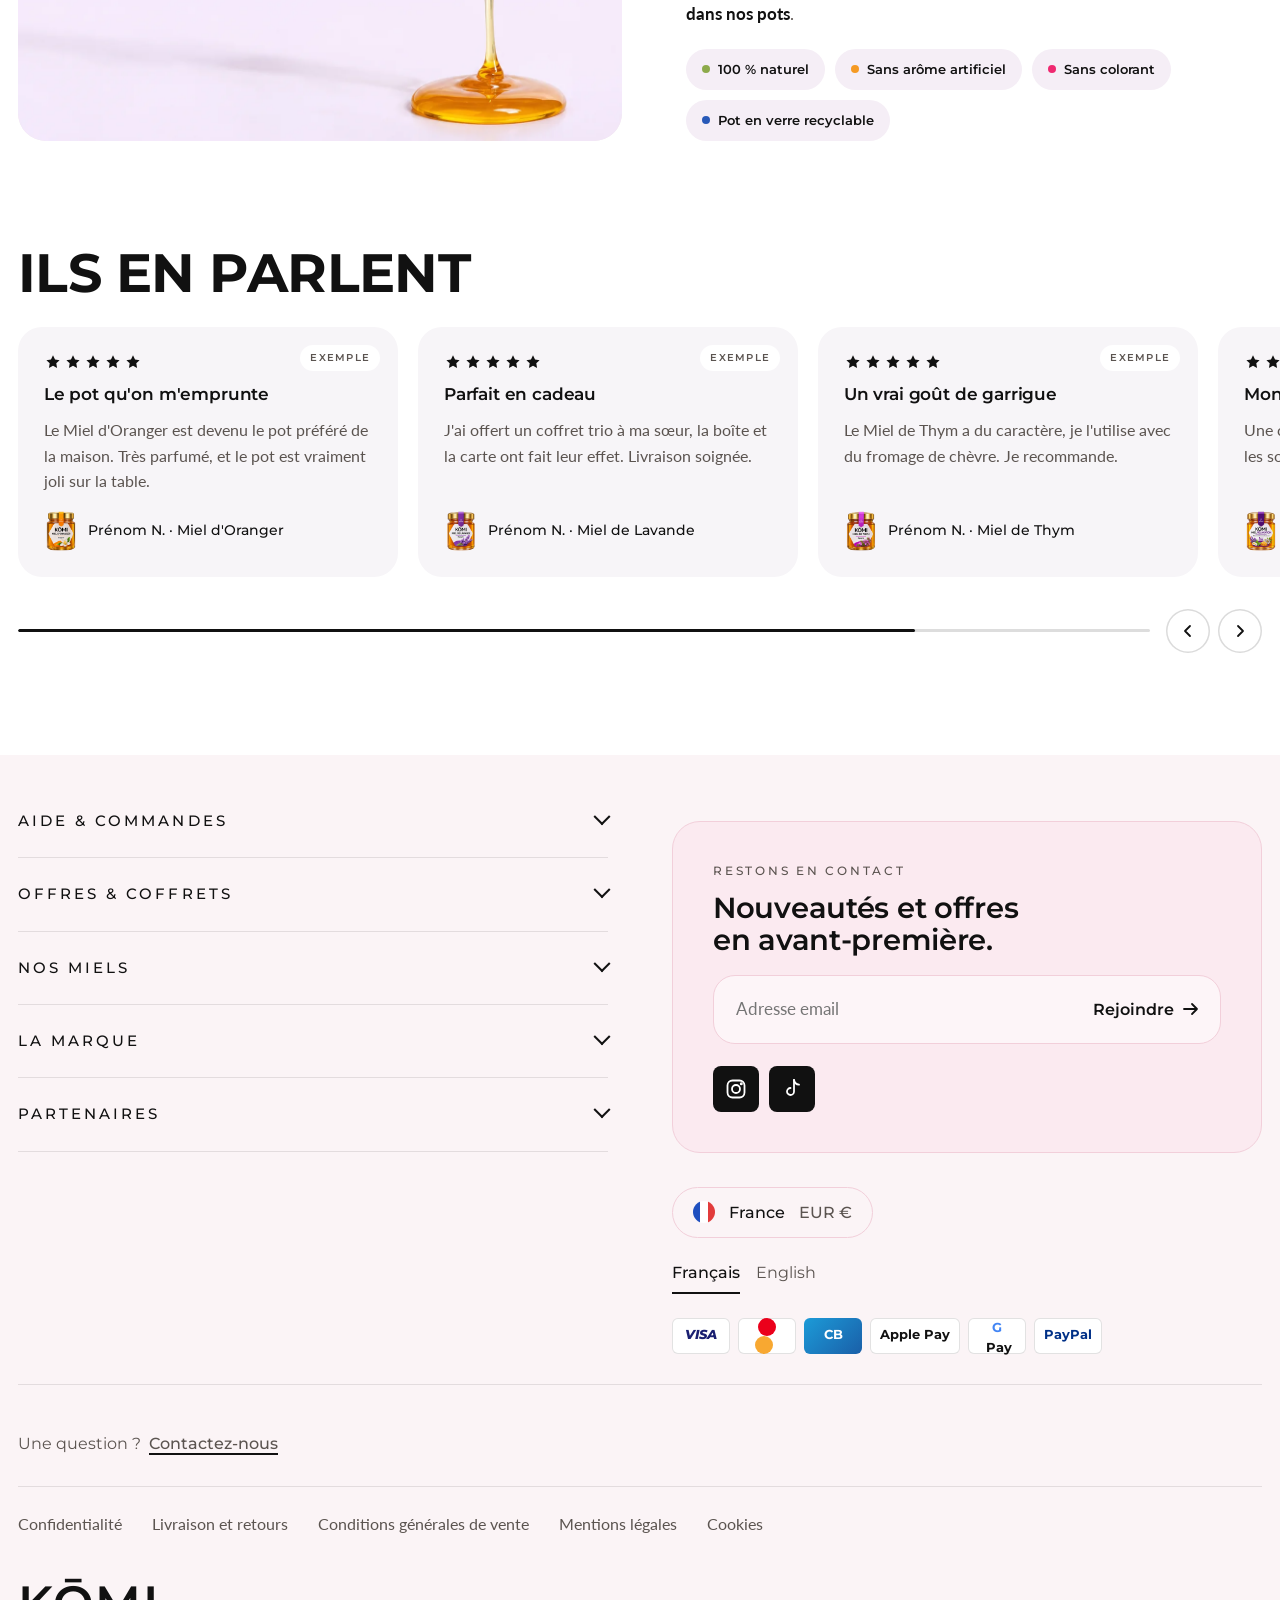
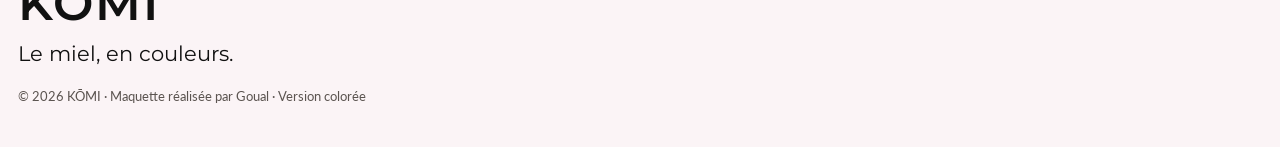
==== commit 58332015: "Luxe : hero toutes les 3 s Co-Authored-By: Claude Opus 5.5 <noreply@anthropic.com> Claude-Session: h" ====
--- a/luxe.html
+++ b/luxe.html
@@ -8,7 +8,7 @@
 <meta name="description" content="KŌMI, des miels premium accessibles. Dix références, une couleur par miel.">
 <link rel="preconnect" href="https://fonts.googleapis.com">
 <link rel="stylesheet" href="https://fonts.googleapis.com/css2?family=Montserrat:ital,wght@0,300;0,400;0,500;0,600;0,700;1,300;1,400&family=Lato:wght@400;700&display=swap">
-<link rel="stylesheet" href="assets/komi.css?v=1794986357">
+<link rel="stylesheet" href="assets/komi.css?v=1794986432">
 <style>
 /* Version « luxe » : beaucoup de blanc et de crème, la couleur n'arrive que par touches, typographie fine. */
 :root{--line:rgba(17,17,17,.1);--soft:#F3EEE6}
@@ -337,7 +337,7 @@
   </div>
 </footer>
 
-<script src="assets/komi.js?v=1794986357"></script>
+<script src="assets/komi.js?v=1794986432"></script>
 <script>
 const P = id => byId(id);
 const short = p => p.name.replace(/^Miel (d'|de )/,"");
@@ -422,7 +422,7 @@
 let i=0,t;dots.innerHTML=imgs.map((_,k)=>`<button aria-label="Photo ${k+1}" aria-current="${k===0}"></button>`).join("");
 const bs=[...dots.children];
 const show=k=>{i=(k+imgs.length)%imgs.length;imgs.forEach((im,n)=>im.classList.toggle("on",n===i));bs.forEach((b,n)=>b.setAttribute("aria-current",String(n===i)));};
-const play=()=>{clearInterval(t);if(!matchMedia("(prefers-reduced-motion:reduce)").matches)t=setInterval(()=>show(i+1),5000);};
+const play=()=>{clearInterval(t);if(!matchMedia("(prefers-reduced-motion:reduce)").matches)t=setInterval(()=>show(i+1),3000);};
 bs.forEach((b,n)=>b.addEventListener("click",()=>{show(n);play();}));
 let sx=null;const st=document.getElementById("hero");
 st.addEventListener("touchstart",e=>{sx=e.touches[0].clientX},{passive:true});
